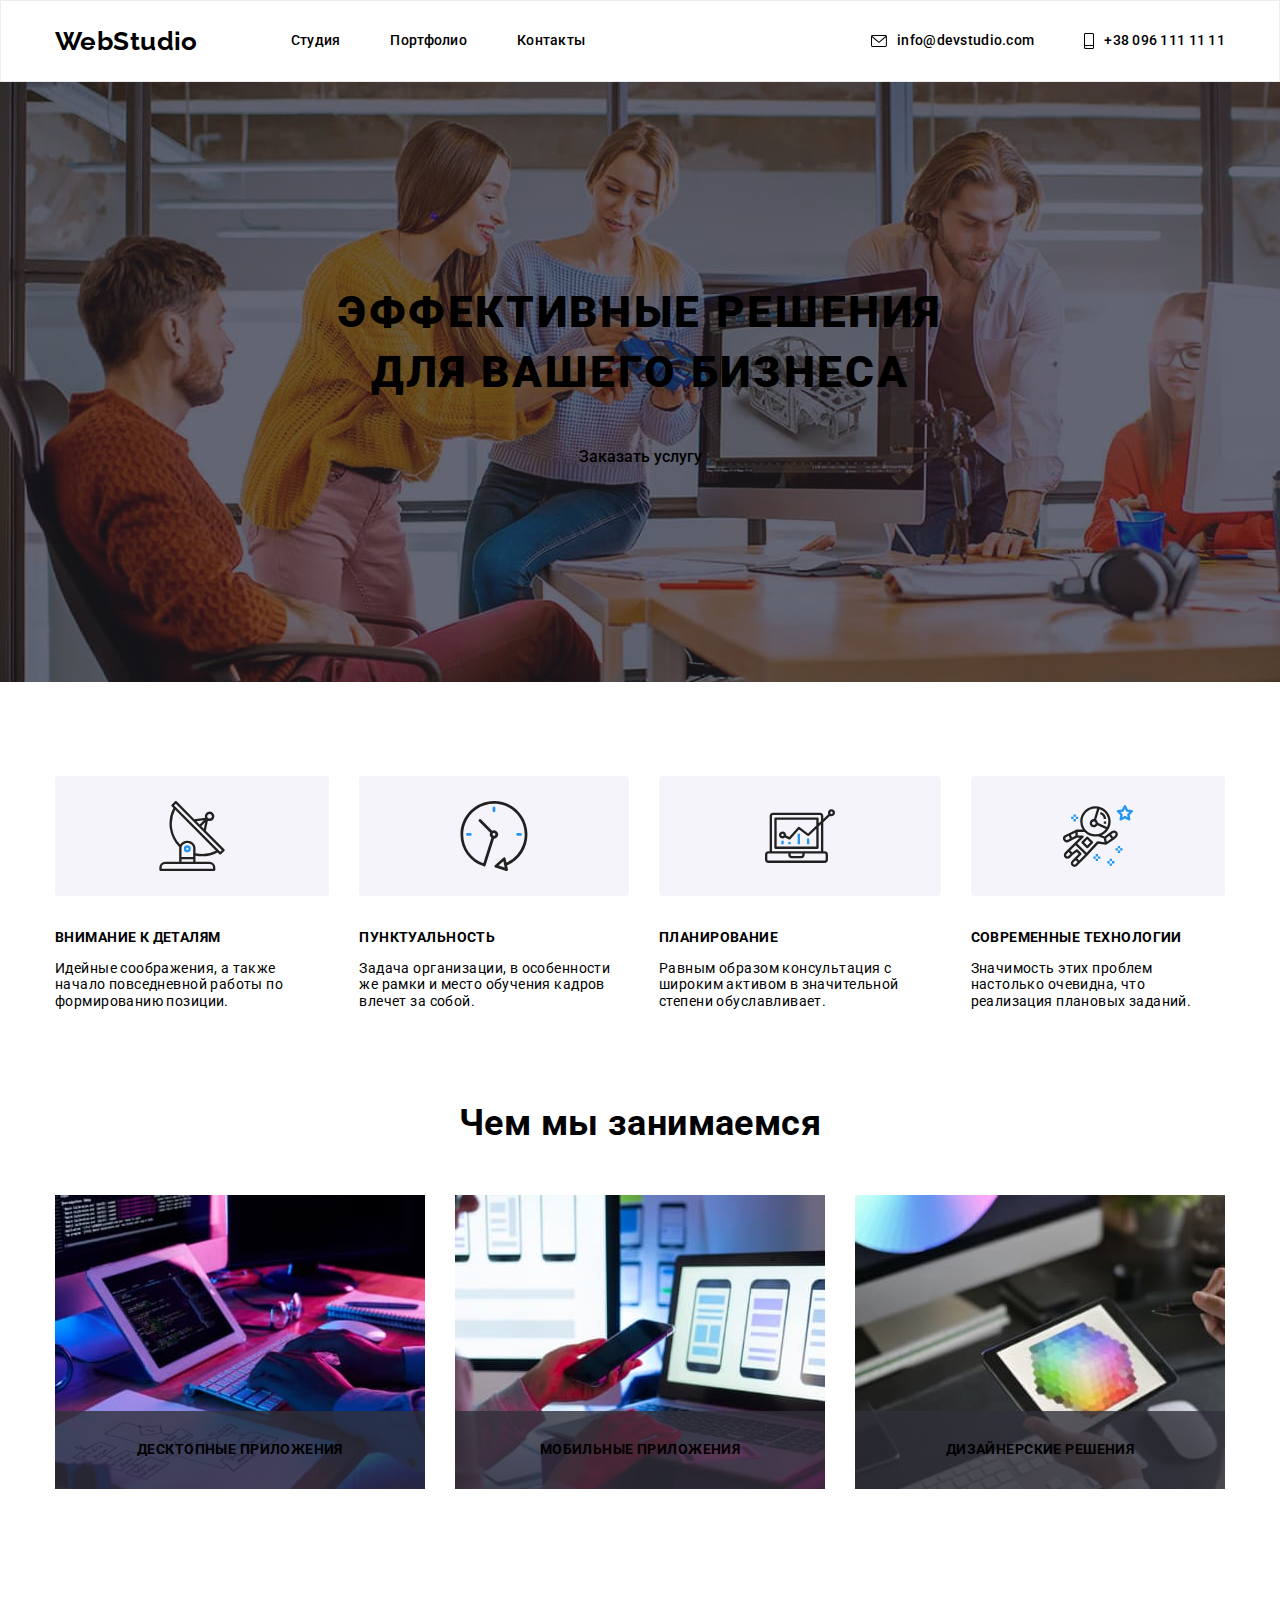
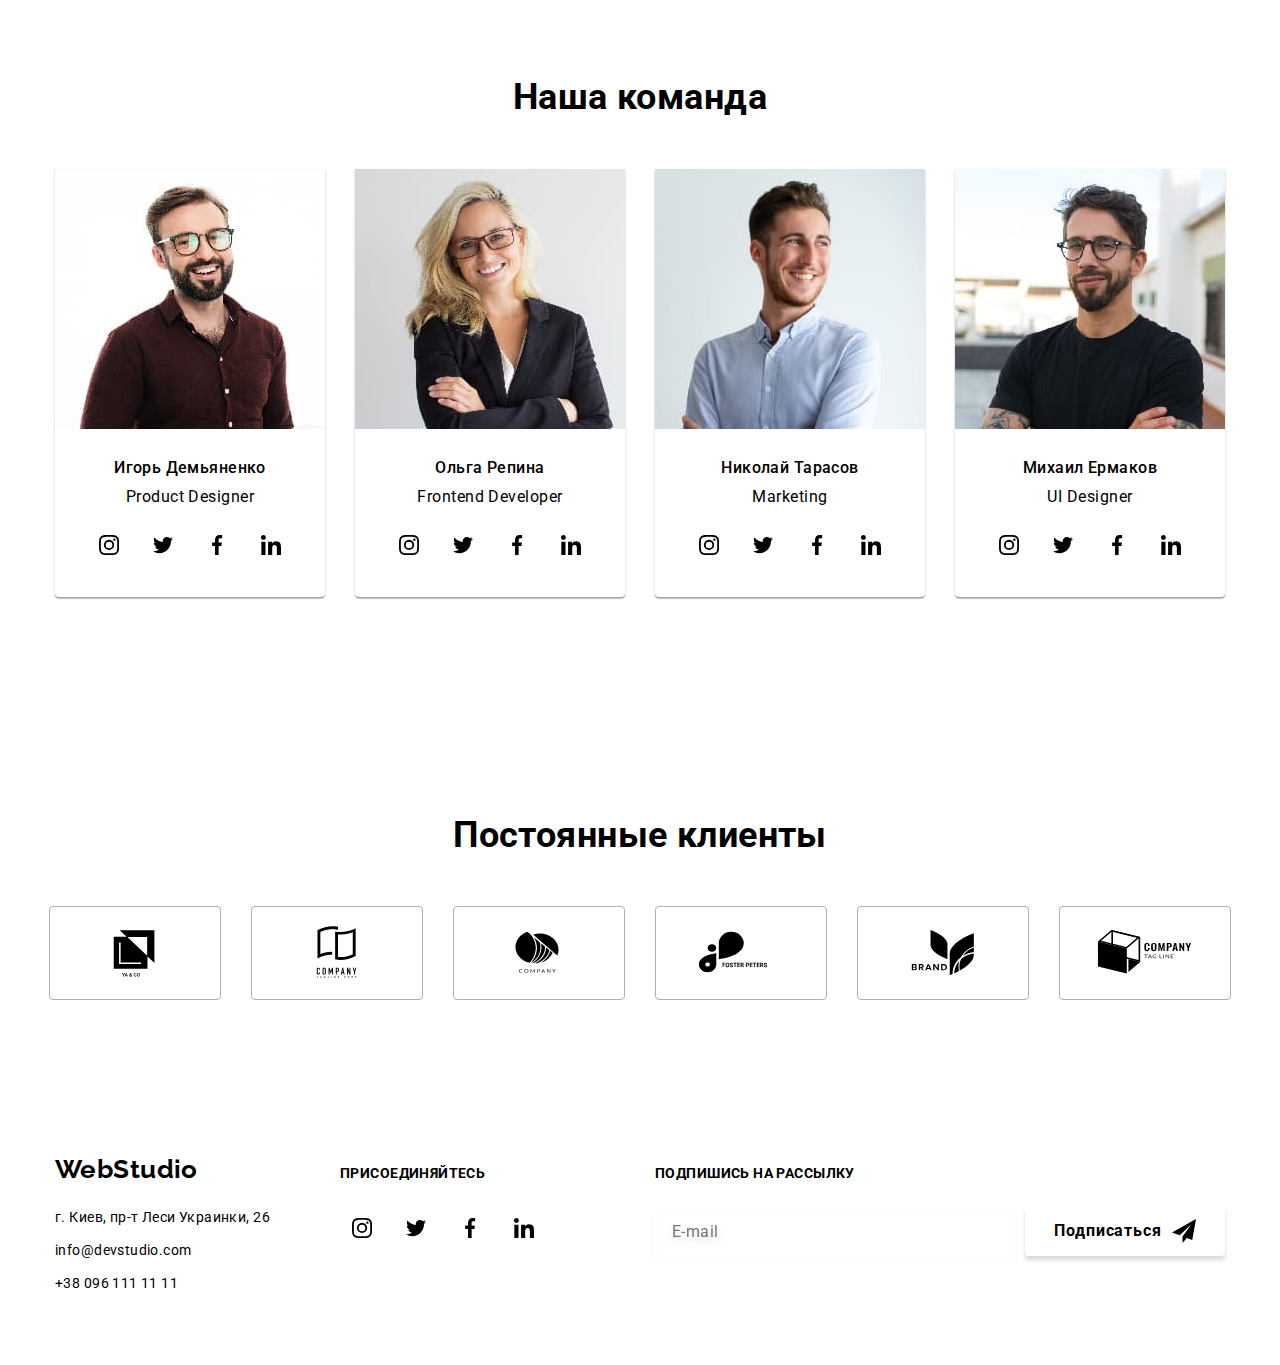
==== index.html @ b8d9c664 "color" ====
<!DOCTYPE html>
<html lang="ru">

<head>
    <meta charset="UTF-8">
    <meta http-equiv="X-UA-Compatible" content="IE=edge">
    <meta name="viewport" content="width=device-width, initial-scale=1.0">
    <title>goit-markup-hw-01</title>
    <!-- Сначала нормализатор -->
    <link rel="stylesheet"
        href="https://cdnjs.cloudflare.com/ajax/libs/modern-normalize/1.0.0/modern-normalize.min.css" />
    <!-- Потом ваши стили -->
    <link rel="preconnect" href="https://fonts.googleapis.com">
    <link rel="preconnect" href="https://fonts.gstatic.com" crossorigin>
    <link
        href="https://fonts.googleapis.com/css2?family=Raleway:wght@700&family=Roboto:wght@400;500;700;900&display=swap"
        rel="stylesheet">
    <!-- <link rel="stylesheet" href="./css/stylesheet.css" /> -->
    <link rel="stylesheet" href="sass/main.css ">
</head>

<body>

    <!-- Шапка сайта -->
    <header class="header">
        <div class="container main-nav">
            <nav class="nav-flex">
                <a href="./index.html" class="link logo">
                    Web<span class="logo-color">Studio</span>
                </a>

                <ul class="site-nav">
                    <li class="site-nav-item"><a href="./index.html" class="link site-nav-link current">Студия</a></li>
                    <li class="site-nav-item"><a href="./portfolio.html" class="link site-nav-link">Портфолио</a></li>
                    <li class="site-nav-item"><a href="" class="link site-nav-link">Контакты</a></li>
                </ul>

            </nav>
            <ul class="site-adr">
                <li class="site-adr-item"><a class="link site-adr-link" href="mailto:info@devstudio.com">
                        <svg class="site-adr-icon" width="16" height="12">
                            <use href="images/icons.svg#icon-envelop"></use>
                        </svg>
                        info@devstudio.com
                    </a></li>
                <li class="site-adr-item"><a class="link site-adr-link" href="tel:+380961111111">
                        <svg class="site-adr-icon" width="10" height="16">
                            <use href="images/icons.svg#icon-smartphone"></use>
                        </svg>
                        +38 096 111 11 11
                    </a></li>

            </ul>
        </div>
    </header>
    <main>

        <!-- <div> -->
        <!-- Герой -->

        <section class="hero">
            <div class="container">
                <h1 class="hero-title">ЭФФЕКТИВНЫЕ РЕШЕНИЯ <br>ДЛЯ ВАШЕГО БИЗНЕСА</h1>
                <button data-modal-open type="button" class="button primary">Заказать услугу</button>
            </div>
        </section>
        <div data-modal class="backdrop is-hidden">
            <div class="modal">
                <button data-modal-close type="button" class="pointer backdrop-close-button">
                    <svg class="close-button-icon" width="18" height="18">
                        <use href="images/icons.svg#icon-buttonclose"></use>
                    </svg>
                </button>

                <form class="form">
                    <b class="modal-text">Оставьте свои данные, мы вам перезвоним</b>
                    <ul class="form-list">

                        <li class="form-item">
                            <label class="form-label" for="username">Имя</label>
                            <div class="icon-wrap">
                                <input class="modal-input" type="text" name="username" id="username">
                                <svg class="modal-icon" width="18" height="18">
                                    <use href="images/icons.svg#icon-modal-person"></use>
                                </svg>
                            </div>
                        </li>

                        <li class="form-item">
                            <label class="form-label" for="phone_number">Телефон</label>
                            <div class="icon-wrap">
                                <input class="modal-input" type="tel" name="phone_number" id="phone_number">
                                <svg class="modal-icon" width="18" height="18">
                                    <use href="images/icons.svg#icon-modal-phone"></use>
                                </svg>
                            </div>
                        </li>

                        <li class="form-item">
                            <label class="form-label" for="mail">Почта</label>
                            <div class="icon-wrap">
                                <input class="modal-input" type="email" name="mail" id="mail">
                                <svg class="modal-icon" width="18" height="18">
                                    <use href="images/icons.svg#icon-modal-email"></use>
                                </svg>
                            </div>
                        </li>

                        <li class="form-item">
                            <label class="form-label" for="comments"> Комментарий</label>
                            <textarea class="modal-textarea" placeholder="Введите текст" name="comment" id="comments"
                                rows="10"></textarea>
                        </li>
                    </ul>



                    <div class="eula">
                        <label for="eula" class="eula-field">
                            <input class="modal-checkbox" type="checkbox" name="eula" id="eula">
                            <span class="icon"></span>
                            Соглашаюсь с рассылкой и принимаю <a class="eula-link" href="#">Условия договора</a>
                        </label>
                    </div>

                    <button class="modal-send-button" type="submit">Отправить</button>

                </form>

            </div>

        </div>
        <!-- Характеристики -->

        <section class="section">
            <div class="container">
                <h2 class="visually-hidden">Секция</h2>
                <ul class="characteristics-list list">
                    <li class="out-specs">
                        <div class="icons">
                            <svg class="icons-icon">
                                <use href="images/icons.svg#icon-antenna"></use>
                            </svg>
                        </div>
                        <h3 class="title-sks">Внимание к деталям</h3>
                        <p class="paragraph-sks">Идейные соображения, а также начало повседневной работы по
                            формированию
                            позиции.</p>
                    </li>
                    <li class="out-specs">
                        <div class="icons">
                            <svg class="icons-icon">
                                <use href="images/icons.svg#icon-clock"></use>
                            </svg>
                        </div>
                        <h3 class="title-sks">Пунктуальность</h3>
                        <p class="paragraph-sks">Задача организации, в особенности же рамки и место обучения кадров
                            влечет
                            за собой.</p>
                    </li>
                    <li class="out-specs">
                        <div class="icons">
                            <svg class="icons-icon">
                                <use href="images/icons.svg#icon-diagram"></use>
                            </svg>
                        </div>
                        <h3 class="title-sks">Планирование</h3>
                        <p class="paragraph-sks">Равным образом консультация с широким активом в значительной
                            степени
                            обуславливает.</p>
                    </li>
                    <li class="out-specs">
                        <div class="icons">
                            <svg class="icons-icon">
                                <use href="images/icons.svg#icon-astronaut"></use>
                            </svg>
                        </div>
                        <h3 class="title-sks">Современные технологии</h3>
                        <p class="paragraph-sks">Значимость этих проблем настолько очевидна, что реализация плановых
                            заданий.</p>
                    </li>
                </ul>
            </div>
        </section>


        <!-- Специализация -->
        <section class="section spec-sec">
            <div class="container">
                <h2 class="section-title">Чем мы занимаемся</h2>
                <ul class="specialisation-list list">
                    <li class="spec-item">
                        <img src="./images/box1.jpg" alt="box1" width="370">
                        <h3 class="services-list-title">Десктопные приложения</h3>
                    </li>
                    <li class="spec-item">
                        <img src="./images/img2.jpg" alt="img2" width="370">
                        <h3 class="services-list-title">Мобильные приложения</h3>
                    </li>
                    <li class="spec-item">
                        <img src="./images/img3.jpg" alt="img3" width="370">
                        <h3 class="services-list-title">Дизайнерские решения</h3>
                    </li>
                </ul>
            </div>
        </section>

        <!-- Команда -->

        <section class="section par-sec">
            <div class="container">
                <h2 class="section-title">Наша команда</h2>
                <ul class="team-list list">
                    <li class="team-list-item"><img src="./images/face1.jpg" alt="face1" width="270">
                        <div class="team-list-description">
                            <h3 class="title">Игорь Демьяненко</h3>
                            <p class="paragraph">Product Designer</p>

                            <ul class="team-list-site list">
                                <li class="team-icon-item list">
                                    <a href="#" class="team-list-icon">
                                        <svg class="site-icon" width="20" height="20">
                                            <use href="images/icons.svg#icon-instagram"></use>
                                        </svg>
                                    </a>
                                </li>
                                <li class="team-icon-item list">
                                    <a href="#" class="team-list-icon">
                                        <svg class="site-icon" width="20" height="20">
                                            <use href="images/icons.svg#icon-twitter"></use>
                                        </svg>
                                    </a>
                                </li>
                                <li class="team-icon-item list">
                                    <a href="#" class="team-list-icon">
                                        <svg class="site-icon" width="20" height="20">
                                            <use href="images/icons.svg#icon-facebook"></use>
                                        </svg>
                                    </a>
                                </li>
                                <li class="team-icon-item list">
                                    <a href="#" class="team-list-icon">
                                        <svg class="site-icon" width="20" height="20">
                                            <use href="images/icons.svg#icon-linkedin"></use>
                                        </svg>
                                    </a>
                                </li>

                            </ul>

                        </div>
                    </li>
                    <li class="team-list-item"><img src="./images/face2.jpg" alt="face2" width="270">
                        <div class="team-list-description">
                            <h3 class="title">Ольга Репина</h3>
                            <p class="paragraph">Frontend Developer</p>
                            <ul class="team-list-site list">
                                <li class="team-icon-item list">
                                    <a href="#" class="team-list-icon">
                                        <svg class="site-icon" width="20" height="20">
                                            <use href="images/icons.svg#icon-instagram"></use>
                                        </svg>
                                    </a>
                                </li>
                                <li class="team-icon-item list">
                                    <a href=" #" class="team-list-icon">
                                        <svg class=" site-icon" width="20" height="20">
                                            <use href="images/icons.svg#icon-twitter"></use>
                                        </svg>
                                    </a>
                                </li>
                                <li class="team-icon-item list">
                                    <a href="#" class="team-list-icon">
                                        <svg class="site-icon" width="20" height="20">
                                            <use href="images/icons.svg#icon-facebook"></use>
                                        </svg>
                                    </a>
                                </li>
                                <li class="team-icon-item list">
                                    <a href="#" class="team-list-icon">
                                        <svg class="site-icon" width="20" height="20">
                                            <use href="images/icons.svg#icon-linkedin"></use>
                                        </svg>
                                    </a>
                                </li>

                            </ul>
                        </div>
                    </li>
                    <li class="team-list-item"><img src="./images/face3.jpg" alt="face3" width="270">
                        <div class="team-list-description">
                            <h3 class="title">Николай Тарасов</h3>
                            <p class="paragraph">Marketing</p>
                            <ul class="team-list-site list">
                                <li class="team-icon-item list">
                                    <a href="#" class="team-list-icon">
                                        <svg class="site-icon" width="20" height="20">
                                            <use href="images/icons.svg#icon-instagram"></use>
                                        </svg>
                                    </a>
                                </li>
                                <li class="team-icon-item list">
                                    <a href="#" class="team-list-icon">
                                        <svg class="site-icon" width="20" height="20">
                                            <use href="images/icons.svg#icon-twitter"></use>
                                        </svg>
                                    </a>
                                </li>
                                <li class="team-icon-item list">
                                    <a href=" #" class="team-list-icon">
                                        <svg class=" site-icon" width="20" height="20">
                                            <use href="images/icons.svg#icon-facebook"></use>
                                        </svg>
                                    </a>
                                </li>
                                <li class="team-icon-item list">
                                    <a href="#" class="team-list-icon">
                                        <svg class="site-icon" width="20" height="20">
                                            <use href="images/icons.svg#icon-linkedin"></use>
                                        </svg>
                                    </a>
                                </li>

                            </ul>
                        </div>
                    </li>
                    <li class="team-list-item"><img src="images/face4.jpg" alt="face4" width="270">
                        <div class="team-list-description">
                            <h3 class="title">Михаил Ермаков</h3>
                            <p class="paragraph">UI Designer</p>
                            <ul class="team-list-site list">
                                <li class="team-icon-item list">
                                    <a href="#" class="team-list-icon">
                                        <svg class="site-icon" width="20" height="20">
                                            <use href="images/icons.svg#icon-instagram"></use>
                                        </svg>
                                    </a>
                                </li>
                                <li class="team-icon-item list">
                                    <a href="#" class="team-list-icon">
                                        <svg class="site-icon" width="20" height="20">
                                            <use href="images/icons.svg#icon-twitter"></use>
                                        </svg>
                                    </a>
                                </li>
                                <li class="team-icon-item list">
                                    <a href="#" class="team-list-icon">
                                        <svg class="site-icon" width="20" height="20">
                                            <use href="images/icons.svg#icon-facebook"></use>
                                        </svg>
                                    </a>
                                </li>
                                <li class="team-icon-item list">
                                    <a href="#" class="team-list-icon">
                                        <svg class="site-icon" width="20" height="20">
                                            <use href="images/icons.svg#icon-linkedin"></use>
                                        </svg>
                                    </a>
                                </li>

                            </ul>
                        </div>
                    </li>
                </ul>
            </div>
        </section>

        <!-- </div> -->


        <section class="section">
            <div class="container">
                <h2 class="section-title"> Постоянные клиенты </h2>

                <ul class="client-section-list list">
                    <li class="client-list-item list">
                        <a href="#" class="client-link">
                            <svg class="client-icon" width="106" height="60">
                                <use href="images/icons.svg#icon-Logo1"></use>
                            </svg>
                        </a>
                    </li>
                    <li class="client-list-item list">
                        <a href="#" class="client-link">
                            <svg class="client-icon" width="106" height="60">
                                <use href="images/icons.svg#icon-Logo2"></use>
                            </svg>
                        </a>
                    </li>
                    <li class="client-list-item list">
                        <a href="#" class="client-link">
                            <svg class="client-icon" width="106" height="60">
                                <use href="images/icons.svg#icon-Logo3"></use>
                            </svg>
                        </a>
                    </li>
                    <li class="client-list-item list">
                        <a href="#" class="client-link">
                            <svg class="client-icon" width="106" height="60">
                                <use href="images/icons.svg#icon-Logo4"></use>
                            </svg>
                        </a>
                    </li>
                    <li class="client-list-item list">
                        <a href="#" class="client-link">
                            <svg class="client-icon" width="106" height="60">
                                <use href="images/icons.svg#icon-Logo5"></use>
                            </svg>
                        </a>
                    </li>
                    <li class="client-list-item list">
                        <a href="#" class="client-link">
                            <svg class="client-icon" width="106" height="60">
                                <use href="images/icons.svg#icon-Logo6"></use>
                            </svg>
                        </a>
                    </li>

                </ul>
            </div>

        </section>



    </main><!-- Футер -->
    <footer class="footer">
        <div class="container footer-container">
            <div>
                <a href="/" class="logo link">
                    <span class="other-logo-color">Web</span><span class="logo-second-color">Studio</span>
                </a>
                <address class="address">

                    <ul class="footer-adr list">

                        <li class="footer-item">
                            <p class="footer-address">г. Киев, пр-т Леси Украинки, 26</p>
                        </li>
                        <li class="footer-item"><a class="link address-list-item"
                                href="mailto:info@devstudio.com">info@devstudio.com</a>
                        </li>
                        <li class="footer-item"><a class="link address-list-item" href="tel:+380961111111">+38 096 111
                                11 11</a></li>
                    </ul>
                </address>
            </div>


            <div class="footer-icons">
                <b class="icons-list-name">Присоединяйтесь</b>

                <ul class="footer-icons-list list">

                    <li class="icons-list-item list">
                        <a href="" class="footer-icons-link">
                            <svg class="footer-icon" width="20" height="20">
                                <use href="images/icons.svg#icon-instagram"></use>
                            </svg>
                        </a>

                    </li>

                    <li class="icons-list-item list">
                        <a href="" class="footer-icons-link">
                            <svg class="footer-icon" width="20" height="20">
                                <use href="images/icons.svg#icon-twitter"></use>
                            </svg>
                        </a>

                    </li>
                    <li class="icons-list-item list">
                        <a href="" class="footer-icons-link">
                            <svg class="footer-icon" width="20" height="20">
                                <use href="images/icons.svg#icon-facebook"></use>
                            </svg>
                        </a>

                    </li>
                    <li class="icons-list-item list">
                        <a href="" class="footer-icons-link">
                            <svg class="footer-icon" width="20" height="20">
                                <use href="images/icons.svg#icon-linkedin"></use>
                            </svg>
                        </a>

                    </li>

                </ul>

            </div>
            <div class="footer-input-box">
                <b class="footer-bold-text">подпишись на рассылку</b>
                <form class="footer-form">
                    <input class="footer-input" type="email" name="email" placeholder="E-mail">
                    <button class="footer-submition-button" type="submit">
                        Подписаться
                        <svg class="send-button-icon" width="24" height="24">
                            <use href="images/icons.svg#icon-send">
                            </use>
                        </svg>
                    </button>
                </form>
            </div>

        </div>
    </footer>
    <!-- Вся твоя разметка, включая разметку модалки -->

    <!-- Ставим перед закрывающим тегом body -->
    <script src="js/modal.js"></script>
</body>

</html>
---- sass/main.css ----
@charset "UTF-8";
body {
  background-color: var(--primary-white-color);
  color: var(--secondary-text-color);
  font-family: "Roboto", sans-serif;
  line-height: 1.71;
  letter-spacing: 0.03em;
  font-size: 14px;
}

h1,
h2,
h3,
p {
  padding: 0;
  margin: 0;
}

img {
  max-width: 100%;
  height: auto;
  display: block;
}

ul {
  list-style: none;
  margin: 0;
  padding: 0;
}

a {
  text-decoration: none;
}

textarea {
  resize: none;
}

.link {
  text-decoration: none;
}

.list {
  list-style: none;
  padding: 0;
  margin: 0;
  /* margin-right: 10px;  */
}

.container {
  width: 1200px;
  margin-left: auto;
  margin-right: auto;
  padding-left: 15px;
  padding-right: 15px;
}

.section {
  padding-top: 94px;
  padding-bottom: 94px;
}

.section-title {
  color: var(--title-text-color);
  font-weight: bold;
  font-size: 36px;
  line-height: 1.16;
  text-align: center;
  margin-bottom: 50px;
}

.header {
  /* padding: 25px 0; */
  border: 1px solid #ececec;
}

.site-nav {
  display: -webkit-box;
  display: -ms-flexbox;
  display: flex;
  /* align-items: center; */
  margin-left: 93px;
}

.site-nav .item,
.site-adr .item {
  margin-right: 50px;
}

.site-nav .item:last-child,
.site-adr .item:last-child,
.characteristics-list .item:last-child,
.specialisation-list .item:last-child {
  margin-right: 0;
}

.site-nav .link:hover,
.site-nav .link:focus {
  color: var(--accent-color);
}

.site-nav .link-current {
  color: var(--accent-color);
}

.main-nav,
.nav-flex {
  display: -webkit-box;
  display: -ms-flexbox;
  display: flex;
  -webkit-box-align: center;
      -ms-flex-align: center;
          align-items: center;
}

.nav-flex {
  display: -webkit-box;
  display: -ms-flexbox;
  display: flex;
}

.adres-icon {
  margin-right: 10px;
  fill: var(--secondary-text-color);
  -webkit-transition-property: fill;
  transition-property: fill;
  -webkit-transition-duration: 250ms;
          transition-duration: 250ms;
  -webkit-transition-timing-function: cubic-bezier(0.4, 0, 0.2, 1);
          transition-timing-function: cubic-bezier(0.4, 0, 0.2, 1);
}

.adres-link {
  display: -webkit-box;
  display: -ms-flexbox;
  display: flex;
  -webkit-box-align: center;
      -ms-flex-align: center;
          align-items: center;
  color: var(--secondary-text-color);
  font-weight: 500;
  line-height: 1.14;
  letter-spacing: 0.02em;
}

.site-adr {
  display: -webkit-box;
  display: -ms-flexbox;
  display: flex;
  margin-left: auto;
}

.site-adr-item:not(:last-child) {
  margin-right: 50px;
}

.site-adr-link {
  color: var(--secondary-text-color);
  font-weight: 500;
  line-height: 1.14;
  letter-spacing: 0.02em;
  /* text-decoration: none; */
  -webkit-transition-property: color;
  transition-property: color;
  -webkit-transition-duration: 250ms;
          transition-duration: 250ms;
  -webkit-transition-timing-function: cubic-bezier(0.4, 0, 0.2, 1);
          transition-timing-function: cubic-bezier(0.4, 0, 0.2, 1);
  display: -webkit-box;
  display: -ms-flexbox;
  display: flex;
  -webkit-box-align: center;
      -ms-flex-align: center;
          align-items: center;
}

.site-adr-link:hover,
.site-adr-link:focus {
  color: var(--accent-color);
}

.site-adr-link:hover .site-adr-icon,
.site-adr-link:focus .site-adr-icon {
  fill: var(--accent-color);
}

.site-adr-icon {
  margin-right: 10px;
  fill: var(--secondary-text-color);
  -webkit-transition-property: fill;
  transition-property: fill;
  -webkit-transition-duration: 250ms;
          transition-duration: 250ms;
  -webkit-transition-timing-function: cubic-bezier(0.4, 0, 0.2, 1);
          transition-timing-function: cubic-bezier(0.4, 0, 0.2, 1);
}

.site-nav-link {
  display: block;
  padding-top: 32px;
  padding-bottom: 32px;
  color: var(--primary-text-color);
  font-weight: 500;
  line-height: 1.14;
  letter-spacing: 0.02em;
  -webkit-transition-property: color;
  transition-property: color;
  -webkit-transition-duration: 250ms;
          transition-duration: 250ms;
  -webkit-transition-timing-function: cubic-bezier(0.4, 0, 0.2, 1);
          transition-timing-function: cubic-bezier(0.4, 0, 0.2, 1);
}

.site-nav-link:hover,
.site-nav-link:focus,
.current {
  color: var(--accent-color);
}

.site-nav-item {
  position: relative;
}

.site-nav-item + .site-nav-item {
  margin-left: 50px;
}

.site-adr .link-current {
  color: var(--accent-color);
  padding-top: 20px;
  padding-bottom: 20px;
  display: block;
}

.hero {
  background: var(--hero-background-color);
  text-align: center;
  padding: 200px 0;
  background-image: -webkit-gradient(linear, left top, right top, from(rgba(47, 48, 58, 0.4)), to(rgba(47, 48, 58, 0.4))), url(../images/hero.jpg);
  background-image: linear-gradient(to right, rgba(47, 48, 58, 0.4), rgba(47, 48, 58, 0.4)), url(../images/hero.jpg);
  max-width: 1600px;
  margin-left: auto;
  margin-right: auto;
}

.hero-title {
  color: var(--primary-white-color);
  font-weight: 900;
  font-size: 44px;
  line-height: 60px;
  text-align: center;
  margin-bottom: 30px;
  letter-spacing: 0.06em;
}

.button {
  color: var(--title-text-color);
  background-color: var(--primary-white-color);
  font-size: 16px;
  font-weight: 500;
  line-height: 26px;
  text-decoration: none;
  cursor: pointer;
  border-radius: 6px;
  padding: 11px 34px;
  display: inline-block;
}

.button.primary {
  color: var(--primary-white-color);
  background-color: var(--accent-color);
  border: none;
  border: 1px solid transparent;
}

.button.secondary {
  color: var(--primary-text-color);
  background-color: var(--por-sel-background);
  border: none;
  border: 1px solid transparent;
}

.modal {
  position: absolute;
  top: 50%;
  left: 50%;
  -webkit-transform: translate(-50%, -50%) scale(1);
          transform: translate(-50%, -50%) scale(1);
  -webkit-transition: 250ms cubic-bezier(0.4, 0, 0.2, 1);
  transition: 250ms cubic-bezier(0.4, 0, 0.2, 1);
  min-height: 581px;
  min-width: 528px;
  background-color: var(--primary-white-color);
  -webkit-box-shadow: 0px 1px 3px rgba(0, 0, 0, 0.12), 0px 1px 1px rgba(0, 0, 0, 0.14), 0px 2px 1px rgba(0, 0, 0, 0.2);
          box-shadow: 0px 1px 3px rgba(0, 0, 0, 0.12), 0px 1px 1px rgba(0, 0, 0, 0.14), 0px 2px 1px rgba(0, 0, 0, 0.2);
  border-radius: 4px;
}

.backdrop {
  position: fixed;
  top: 0;
  left: 0;
  width: 100%;
  height: 100%;
  background-color: #0000001a;
  -webkit-transition: opacity 250ms cubic-bezier(0.4, 0, 0.2, 1);
  transition: opacity 250ms cubic-bezier(0.4, 0, 0.2, 1);
  z-index: 2;
}

.is-hidden {
  opacity: 0;
  pointer-events: none;
  visibility: hidden;
}

.is-hidden .modal {
  -webkit-transform: translate(-50%, -50%) scale(0.7);
          transform: translate(-50%, -50%) scale(0.7);
}

.pointer {
  cursor: pointer;
}

.backdrop-close-button {
  position: absolute;
  top: 8px;
  right: 8px;
  width: 30px;
  height: 30px;
  background-color: transparent;
  border-radius: 50%;
  border: 1px solid rgba(0, 0, 0, 0.1);
}

.close-button-icon {
  -webkit-transform: translate(-10%, 10%);
          transform: translate(-10%, 10%);
  -webkit-transition-property: fill;
  transition-property: fill;
  -webkit-transition-duration: 250ms;
          transition-duration: 250ms;
  -webkit-transition-timing-function: cubic-bezier(0.4, 0, 0.2, 1);
          transition-timing-function: cubic-bezier(0.4, 0, 0.2, 1);
}

.backdrop-close-button:hover .close-button-icon {
  fill: var(--accent-color);
}

.current::after {
  position: absolute;
  content: "";
  bottom: 0;
  left: 0;
  width: 100%;
  height: 4px;
  background-color: var(--accent-color);
  border-radius: 2px;
}

.modal-text {
  display: inline-block;
  font-size: 20px;
  line-height: 1.15;
  margin-bottom: 12px;
  color: var(--primary-text-color);
}

.send-button-icon {
  fill: var(--primary-white-color);
  margin-left: 10px;
}

.form {
  padding: 40px;
}

.form-list {
  margin-bottom: 20px;
}

.form-item {
  display: -webkit-box;
  display: -ms-flexbox;
  display: flex;
  -webkit-box-orient: vertical;
  -webkit-box-direction: normal;
      -ms-flex-direction: column;
          flex-direction: column;
}

.form-item:not(:last-child) {
  margin-bottom: 10px;
}

.form-label {
  margin-bottom: 4px;
}

.icon-wrap {
  position: relative;
}

.modal-input {
  padding-left: 42px;
  border: 1px solid rgba(33, 33, 33, 0.2);
  border-radius: 4px;
  min-height: 40px;
  width: 448px;
  -webkit-transition-property: border;
  transition-property: border;
  -webkit-transition-duration: 250ms;
          transition-duration: 250ms;
  -webkit-transition-timing-function: cubic-bezier(0.4, 0, 0.2, 1);
          transition-timing-function: cubic-bezier(0.4, 0, 0.2, 1);
}

.modal-input:hover,
.modal-input:focus {
  border: 1px solid var(--accent-color);
  border-radius: 4px;
  outline: transparent;
}

.modal-icon {
  position: absolute;
  left: 12px;
  top: 50%;
  -webkit-transform: translatey(-50%);
          transform: translatey(-50%);
  -webkit-transition-property: fill;
  transition-property: fill;
  -webkit-transition-duration: 250ms;
          transition-duration: 250ms;
  -webkit-transition-timing-function: cubic-bezier(0.4, 0, 0.2, 1);
          transition-timing-function: cubic-bezier(0.4, 0, 0.2, 1);
}

.modal-input:focus + .modal-icon {
  fill: var(--accent-color);
}

.modal-textarea {
  padding: 12px 16px;
  border: 1px solid rgba(33, 33, 33, 0.2);
  border-radius: 4px;
}

.modal-textarea:hover,
.modal-textarea:focus-within {
  border: 1px solid var(--accent-color);
  border-radius: 4px;
  outline: transparent;
}

.modal-textarea::-webkit-input-placeholder {
  color: #75757580;
  line-height: 1.02;
}

.modal-textarea:-ms-input-placeholder {
  color: #75757580;
  line-height: 1.02;
}

.modal-textarea::-ms-input-placeholder {
  color: #75757580;
  line-height: 1.02;
}

.modal-textarea::placeholder {
  color: #75757580;
  line-height: 1.02;
}

.checkbox-vector {
  margin-right: 8px;
}

.icon {
  display: inline-block;
  width: 16px;
  height: 15px;
  border: 2px solid var(--title-text-color);
  border-radius: 2px;
  margin-right: 8px;
  -webkit-transition-property: background-color;
  transition-property: background-color;
  -webkit-transition-duration: 250ms;
          transition-duration: 250ms;
  -webkit-transition-timing-function: cubic-bezier(0.4, 0, 0.2, 1);
          transition-timing-function: cubic-bezier(0.4, 0, 0.2, 1);
}

.modal-checkbox {
  position: absolute;
  clip: rect(0 0 0 0);
  width: 1px;
  height: 1px;
  margin: -1px;
}

.modal-checkbox:checked + .icon {
  background-color: var(--accent-color);
  background-image: url("../images/icon-check.svg");
  background-size: contain;
  background-origin: border-box;
  border-color: var(--accent-color);
}

.eula {
  display: -webkit-box;
  display: -ms-flexbox;
  display: flex;
  -webkit-box-align: center;
      -ms-flex-align: center;
          align-items: center;
  -webkit-box-pack: center;
      -ms-flex-pack: center;
          justify-content: center;
  margin-right: auto;
  margin-left: auto;
}

.eula-link {
  color: var(--accent-color);
}

.eula-field {
  display: -webkit-box;
  display: -ms-flexbox;
  display: flex;
  -webkit-box-align: center;
      -ms-flex-align: center;
          align-items: center;
}

.modal-send-button {
  display: -webkit-box;
  display: -ms-flexbox;
  display: flex;
  -webkit-box-align: center;
      -ms-flex-align: center;
          align-items: center;
  -webkit-box-pack: center;
      -ms-flex-pack: center;
          justify-content: center;
  width: 200px;
  padding-top: 10px;
  padding-bottom: 10px;
  margin-right: auto;
  margin-left: auto;
  margin-top: 30px;
  font-weight: 700;
  font-size: 16px;
  line-height: 1.87;
  letter-spacing: 0.06em;
  color: var(--primary-white-color);
  background-color: var(--accent-color);
  -webkit-box-shadow: 0px 4px 4px rgba(0, 0, 0, 0.15);
          box-shadow: 0px 4px 4px rgba(0, 0, 0, 0.15);
  border-radius: 4px;
  border-color: transparent;
  cursor: pointer;
  -webkit-transition-property: background-color;
  transition-property: background-color;
  -webkit-transition-duration: 250ms;
          transition-duration: 250ms;
  -webkit-transition-timing-function: cubic-bezier(0.4, 0, 0.2, 1);
          transition-timing-function: cubic-bezier(0.4, 0, 0.2, 1);
}

.modal-send-button:hover,
.modal-send-button:focus {
  background-color: var(--blue-hover);
  -webkit-box-shadow: 0px 4px 4px rgba(0, 0, 0, 0.15);
          box-shadow: 0px 4px 4px rgba(0, 0, 0, 0.15);
  border-radius: 4px;
}

.site-nav .item:last-child,
.site-adr .item:last-child,
.characteristics-list .item:last-child,
.specialisation-list .item:last-child {
  margin-right: 0;
}

.characteristics-list {
  display: -webkit-box;
  display: -ms-flexbox;
  display: flex;
  margin-right: -30px;
}

/*Чем мы занимаемся*/
/*Наша команда*/
.specialisation-list,
.team-list {
  display: -webkit-box;
  display: -ms-flexbox;
  display: flex;
  -webkit-box-align: center;
      -ms-flex-align: center;
          align-items: center;
  -ms-flex-wrap: wrap;
      flex-wrap: wrap;
  margin-right: -30px;
  /* margin-bottom: -30px; */
}

.characteristics-list .title,
.specialisation-list .title {
  color: var(--title-text-color);
  font-weight: bold;
  font-size: 14px;
  line-height: 1.14;
  text-transform: uppercase;
}

.characteristics-list .link {
  color: var(--accent-color);
  font-size: 16px;
  line-height: 19px;
  text-align: center;
  letter-spacing: 0.03em;
  color: var(--primary-text-color);
}

.icons {
  display: -webkit-box;
  display: -ms-flexbox;
  display: flex;
  -webkit-box-pack: center;
      -ms-flex-pack: center;
          justify-content: center;
  background-color: #f5f4fa;
  border-radius: 4px;
  padding: 25px 0;
}

.icons-icon {
  width: 70px;
  height: 70px;
}

.visually-hidden {
  position: absolute;
  clip: rect(0 0 0 0);
  width: 1px;
  height: 1px;
  margin: -1px;
  padding: 0;
  overflow: hidden;
  border: 0;
}

.specialisation-list,
.team-list {
  display: -webkit-box;
  display: -ms-flexbox;
  display: flex;
  -webkit-box-align: center;
      -ms-flex-align: center;
          align-items: center;
  -ms-flex-wrap: wrap;
      flex-wrap: wrap;
  margin-right: -30px;
  /* margin-bottom: -30px; */
}

.characteristics-list .title,
.specialisation-list .title {
  color: var(--title-text-color);
  font-weight: bold;
  font-size: 14px;
  line-height: 1.14;
  text-transform: uppercase;
}

.services-list-title {
  position: absolute;
  bottom: 0;
  left: 0;
  width: 100%;
  padding-top: 27px;
  padding-bottom: 27px;
  font-size: inherit;
  font-weight: bold;
  text-align: center;
  text-transform: uppercase;
  color: var(--primary-white-color);
  background-color: rgba(47, 48, 58, 0.8);
}

.spec-sec {
  padding-top: 0;
}

.spec-item {
  position: relative;
  width: 370;
  margin-right: 30px;
  z-index: 1;
}

.out-specs {
  margin-right: 30px;
}

.team-list-item {
  background: var(--primary-white-color);
  border-radius: 0px 0px 4px 4px;
  -webkit-box-shadow: 0px 1px 3px rgba(0, 0, 0, 0.12), 0px 1px 1px rgba(0, 0, 0, 0.14), 0px 2px 1px rgba(0, 0, 0, 0.2);
          box-shadow: 0px 1px 3px rgba(0, 0, 0, 0.12), 0px 1px 1px rgba(0, 0, 0, 0.14), 0px 2px 1px rgba(0, 0, 0, 0.2);
  -ms-flex-preferred-size: calc(100% / 4 - 30px);
      flex-basis: calc(100% / 4 - 30px);
  margin-right: 30px;
  margin-bottom: 30px;
}

.team-list-description {
  padding: 30px 0;
}

.title {
  color: var(--primary-text-color);
  font-weight: 500;
  font-size: 16px;
  line-height: 1.18;
  text-align: center;
  margin-bottom: 10px;
}

.title-sks {
  color: var(--primary-text-color);
  font-weight: 700;
  font-size: 14px;
  line-height: 1.7;
  margin-bottom: 10px;
  text-transform: uppercase;
  margin-top: 30px;
}

.paragraph-sks {
  font-size: 14px;
  line-height: 1.18;
  letter-spacing: 0.03em;
  color: var(--secondary-text-color);
}

.title-p {
  color: var(--primary-text-color);
  font-weight: 700;
  font-size: 18px;
  line-height: 2;
  margin-bottom: 10px;
}

.paragraph-p {
  font-size: 16px;
  line-height: 1.18;
  letter-spacing: 0.03em;
  color: var(--secondary-text-color);
}

.paragraph {
  font-size: 16px;
  line-height: 1.18;
  letter-spacing: 0.03em;
  color: var(--secondary-text-color);
  text-align: center;
}

.team-icon-item:not(:last-child) {
  margin-right: 10px;
}

.team-list-site {
  display: -webkit-box;
  display: -ms-flexbox;
  display: flex;
  -webkit-box-pack: center;
      -ms-flex-pack: center;
          justify-content: center;
  margin-top: 16px;
}

.team-list-icon {
  display: -webkit-box;
  display: -ms-flexbox;
  display: flex;
  -webkit-box-pack: center;
      -ms-flex-pack: center;
          justify-content: center;
  -webkit-box-align: center;
      -ms-flex-align: center;
          align-items: center;
  width: 44px;
  height: 44px;
  border-radius: 50%;
  background-color: var(--primary-white-color);
  -webkit-transition-property: background-color;
  transition-property: background-color;
  -webkit-transition-duration: 250ms;
          transition-duration: 250ms;
  -webkit-transition-timing-function: cubic-bezier(0.4, 0, 0.2, 1);
          transition-timing-function: cubic-bezier(0.4, 0, 0.2, 1);
}

.team-list-icon:hover,
.team-list-icon:focus {
  background-color: var(--accent-color);
}

.team-list-icon:hover .site-icon,
.team-list-icon:focus .site-icon {
  fill: var(--primary-white-color);
}

.site-icon {
  fill: var(--icons-color);
  -webkit-transition-property: fill;
  transition-property: fill;
  -webkit-transition-duration: 250ms;
          transition-duration: 250ms;
  -webkit-transition-timing-function: cubic-bezier(0.4, 0, 0.2, 1);
          transition-timing-function: cubic-bezier(0.4, 0, 0.2, 1);
}

.par-sec {
  background-color: var(--por-sel-background);
}

.socials {
  display: -webkit-box;
  display: -ms-flexbox;
  display: flex;
}

.socials--margin-top {
  -webkit-box-pack: center;
      -ms-flex-pack: center;
          justify-content: center;
  margin-top: 16px;
}

.socials__link {
  display: -webkit-box;
  display: -ms-flexbox;
  display: flex;
  -webkit-box-align: center;
      -ms-flex-align: center;
          align-items: center;
  -webkit-box-pack: center;
      -ms-flex-pack: center;
          justify-content: center;
  width: 44px;
  height: 44px;
  border-radius: 50%;
  -webkit-transition-property: background-color;
  transition-property: background-color;
  -webkit-transition-duration: 250ms;
          transition-duration: 250ms;
  -webkit-transition-timing-function: cubic-bezier(0.4, 0, 0.2, 1);
          transition-timing-function: cubic-bezier(0.4, 0, 0.2, 1);
}

.socials__link:hover, .socials__link:focus {
  background-color: #2196f3;
}

.socials__link--bglight {
  background-color: #ffffff;
}

.socials__item:not(:last-child) {
  margin-right: 10px;
}

.socials__icon {
  fill: #afb1b8;
  -webkit-transition-property: fill;
  transition-property: fill;
  -webkit-transition-duration: 250ms;
          transition-duration: 250ms;
  -webkit-transition-timing-function: cubic-bezier(0.4, 0, 0.2, 1);
          transition-timing-function: cubic-bezier(0.4, 0, 0.2, 1);
}

.socials__link:hover .socials__icon,
.socials__link:focus .socials__icon {
  fill: #ffffff;
}

.socials__link--bg-dark {
  background-color: #ffffff1a;
}

.socials__icon--fill-reverse {
  fill: #ffffff;
  -webkit-transition-property: fill;
  transition-property: fill;
  -webkit-transition-duration: 250ms;
          transition-duration: 250ms;
  -webkit-transition-timing-function: cubic-bezier(0.4, 0, 0.2, 1);
          transition-timing-function: cubic-bezier(0.4, 0, 0.2, 1);
}

.client-section-list {
  display: -webkit-box;
  display: -ms-flexbox;
  display: flex;
  -webkit-box-pack: center;
      -ms-flex-pack: center;
          justify-content: center;
  -webkit-box-align: center;
      -ms-flex-align: center;
          align-items: center;
}

.client-link {
  border: 1px solid #afb1b8;
  border-radius: 4px;
  padding: 16px 32px;
  display: -webkit-box;
  display: -ms-flexbox;
  display: flex;
  -webkit-box-align: center;
      -ms-flex-align: center;
          align-items: center;
  -webkit-box-pack: center;
      -ms-flex-pack: center;
          justify-content: center;
  -webkit-transition-property: border-color;
  transition-property: border-color;
  -webkit-transition-duration: 250ms;
          transition-duration: 250ms;
  -webkit-transition-timing-function: cubic-bezier(0.4, 0, 0.2, 1);
          transition-timing-function: cubic-bezier(0.4, 0, 0.2, 1);
}

.client-link:hover,
.client-link:focus {
  border-color: var(--accent-color);
}

.client-list-item:not(:last-child) {
  margin-right: 30px;
}

.client-icon {
  fill: var(--icons-color);
  -webkit-transition-property: fill;
  transition-property: fill;
  -webkit-transition-duration: 250ms;
          transition-duration: 250ms;
  -webkit-transition-timing-function: cubic-bezier(0.4, 0, 0.2, 1);
          transition-timing-function: cubic-bezier(0.4, 0, 0.2, 1);
}

.client-link:hover .client-icon,
.client-link:focus .client-icon {
  fill: var(--accent-color);
}

.footer-adr .link {
  color: var(--icons-color);
  font-size: 14px;
  line-height: 1.71;
  letter-spacing: 0.03em;
  text-decoration: none;
}

.footer {
  background: var(--hero-bakcground);
  padding-top: 60px;
  padding-bottom: 60px;
}

.footer-container {
  display: -webkit-box;
  display: -ms-flexbox;
  display: flex;
  -webkit-box-align: baseline;
      -ms-flex-align: baseline;
          align-items: baseline;
}

.footer-icons {
  margin-left: 70px;
}

.icons-list-name {
  color: var(--por-sel-background);
  text-transform: uppercase;
}

.footer-icons-list {
  display: -webkit-box;
  display: -ms-flexbox;
  display: flex;
  margin-top: 20px;
  margin-right: -10px;
}

.footer-icon {
  fill: var(--por-sel-background);
}

.footer-icons-link {
  display: -webkit-box;
  display: -ms-flexbox;
  display: flex;
  -webkit-box-pack: center;
      -ms-flex-pack: center;
          justify-content: center;
  -webkit-box-align: center;
      -ms-flex-align: center;
          align-items: center;
  width: 44px;
  height: 44px;
  background-color: #ffffff1a;
  border-radius: 50%;
  margin-right: 10px;
  -webkit-transition-property: background-color;
  transition-property: background-color;
  -webkit-transition-duration: 250ms;
          transition-duration: 250ms;
  -webkit-transition-timing-function: cubic-bezier(0.4, 0, 0.2, 1);
          transition-timing-function: cubic-bezier(0.4, 0, 0.2, 1);
}

.footer-icons-link:hover,
.footer-icons-link:focus {
  background-color: var(--accent-color);
}

.footer-adr .link-current {
  color: var(--accent-color);
}

.footer-input-box {
  margin-left: auto;
}

.footer-bold-text {
  display: inline-block;
  color: var(--primary-white-color);
  text-transform: uppercase;
  margin-bottom: 20px;
}

.footer-form {
  display: -webkit-box;
  display: -ms-flexbox;
  display: flex;
}

.footer-input {
  width: 358px;
  height: 50px;
  padding-left: 16px;
  font-size: 16px;
  line-height: 1.25;
  letter-spacing: inherit;
  color: var(--primary-white-color);
  background-color: var(--hero-background-color);
  border: 1px solid rgba(255, 255, 255, 0.3);
  -webkit-filter: drop-shadow(0px 4px 4px rgba(0, 0, 0, 0.15));
          filter: drop-shadow(0px 4px 4px rgba(0, 0, 0, 0.15));
  border-radius: 4px;
}

.footer-submition-button {
  display: -webkit-box;
  display: -ms-flexbox;
  display: flex;
  -webkit-box-pack: center;
      -ms-flex-pack: center;
          justify-content: center;
  -webkit-box-align: center;
      -ms-flex-align: center;
          align-items: center;
  width: 200px;
  height: 50px;
  font-weight: 700;
  font-size: 16px;
  line-height: 1.87;
  letter-spacing: 0.06em;
  margin-left: 12px;
  background-color: var(--accent-color);
  color: var(--primary-white-color);
  -webkit-box-shadow: 0px 4px 4px rgba(0, 0, 0, 0.15);
          box-shadow: 0px 4px 4px rgba(0, 0, 0, 0.15);
  border-radius: 4px;
  border-color: transparent;
  cursor: pointer;
  -webkit-transition-property: background-color;
  transition-property: background-color;
  -webkit-transition-duration: 250ms;
          transition-duration: 250ms;
  -webkit-transition-timing-function: cubic-bezier(0.4, 0, 0.2, 1);
          transition-timing-function: cubic-bezier(0.4, 0, 0.2, 1);
}

.footer-item {
  margin-bottom: 9px;
}

.address {
  font-style: normal;
  color: var(--primary-white-color);
  margin-top: 20px;
}

.address-list-item {
  color: var(--secondary-text-color);
}

.address-list-item:hover,
.address-list-item:focus {
  color: var(--accent-color);
}

.logo {
  color: var(--accent-color);
  font-family: "Raleway", sans-serif;
  font-weight: 700;
  font-size: 26px;
  line-height: 1.19;
}

.logo-color {
  color: #000000;
}

.other-logo-color {
  color: var(--accent-color);
}

.logo-second-color {
  color: var(--primary-white-color);
}

.por-sel {
  display: -webkit-box;
  display: -ms-flexbox;
  display: flex;
  margin-bottom: 50px;
  -webkit-box-pack: center;
      -ms-flex-pack: center;
          justify-content: center;
}

.por-sel-item:not(:last-child) {
  margin-right: 8px;
}

.por-sel .link {
  color: var(--primary-white-color);
  font-weight: 500;
  font-size: 14px;
  line-height: 16px;
  text-decoration: none;
}

.por-sel .link:hover,
.por-sel .link:focus {
  color: var(--accent-color);
}

.por-sel .link-current {
  color: var(--accent-color);
}

.portfolio-navigation {
  border: transparent;
  color: var(--primary-text-color);
  background-color: var(--por-sel-background);
  padding: 6px 22px;
  -webkit-transition-property: background-color, color, border-radius, -webkit-box-shadow;
  transition-property: background-color, color, border-radius, -webkit-box-shadow;
  transition-property: background-color, color, box-shadow, border-radius;
  transition-property: background-color, color, box-shadow, border-radius, -webkit-box-shadow;
  -webkit-transition-duration: 250ms;
          transition-duration: 250ms;
  -webkit-transition-timing-function: cubic-bezier(0.4, 0, 0.2, 1);
          transition-timing-function: cubic-bezier(0.4, 0, 0.2, 1);
}

.portfolio-navigation:hover,
.portfolio-navigation:focus,
.por-nav-cur {
  background-color: var(--accent-color);
  color: var(--primary-white-color);
  -webkit-box-shadow: 0px 3px 1px rgba(0, 0, 0, 0.1), 0px 1px 2px rgba(0, 0, 0, 0.08), 0px 2px 2px rgba(0, 0, 0, 0.12);
          box-shadow: 0px 3px 1px rgba(0, 0, 0, 0.1), 0px 1px 2px rgba(0, 0, 0, 0.08), 0px 2px 2px rgba(0, 0, 0, 0.12);
}

.card-set {
  display: -webkit-box;
  display: -ms-flexbox;
  display: flex;
  -ms-flex-wrap: wrap;
      flex-wrap: wrap;
  margin-right: -30px;
  margin-bottom: -30px;
}

.portfolio-card {
  display: block;
  -webkit-transition-property: -webkit-box-shadow;
  transition-property: -webkit-box-shadow;
  transition-property: box-shadow;
  transition-property: box-shadow, -webkit-box-shadow;
  -webkit-transition-duration: 250ms;
          transition-duration: 250ms;
  -webkit-transition-timing-function: cubic-bezier(0.4, 0, 0.2, 1);
          transition-timing-function: cubic-bezier(0.4, 0, 0.2, 1);
}

.portfolio-card:hover,
.portfolio-card:focus {
  -webkit-box-shadow: 0px 1px 1px rgba(0, 0, 0, 0.12), 0px 4px 4px rgba(0, 0, 0, 0.06), 1px 4px 6px rgba(0, 0, 0, 0.16);
          box-shadow: 0px 1px 1px rgba(0, 0, 0, 0.12), 0px 4px 4px rgba(0, 0, 0, 0.06), 1px 4px 6px rgba(0, 0, 0, 0.16);
}

.portfolio-card:hover .overlay-text,
.portfolio-card:focus .overlay-text {
  opacity: 1;
  -webkit-transform: translatey(0%);
          transform: translatey(0%);
}

.portfolio-text {
  padding: 20px 24px;
  border: 1px solid #eeeeee;
}

.flex-element {
  width: calc(100% / 3 - 30px);
  margin-right: 30px;
  margin-bottom: 30px;
}

.flex-element:nth-child(3n) {
  margin-right: 0;
}

.flex-element:nth-last-child(-n + 3) {
  margin-bottom: 0;
}

.gallery-overlay {
  position: relative;
  overflow: hidden;
}

.overlay-text {
  position: absolute;
  top: 0;
  left: 0;
  width: 100%;
  height: 100%;
  padding: 63px 24px;
  font-size: 18px;
  line-height: 1.56;
  background-color: #2196f3e6;
  /* border: 1px solid #000000; */
  color: var(--primary-white-color);
  -webkit-transform: translatey(100%);
          transform: translatey(100%);
  -webkit-transition: -webkit-transform 250ms cubic-bezier(0.4, 0, 0.2, 1);
  transition: -webkit-transform 250ms cubic-bezier(0.4, 0, 0.2, 1);
  transition: transform 250ms cubic-bezier(0.4, 0, 0.2, 1);
  transition: transform 250ms cubic-bezier(0.4, 0, 0.2, 1), -webkit-transform 250ms cubic-bezier(0.4, 0, 0.2, 1);
}
/*# sourceMappingURL=main.css.map */
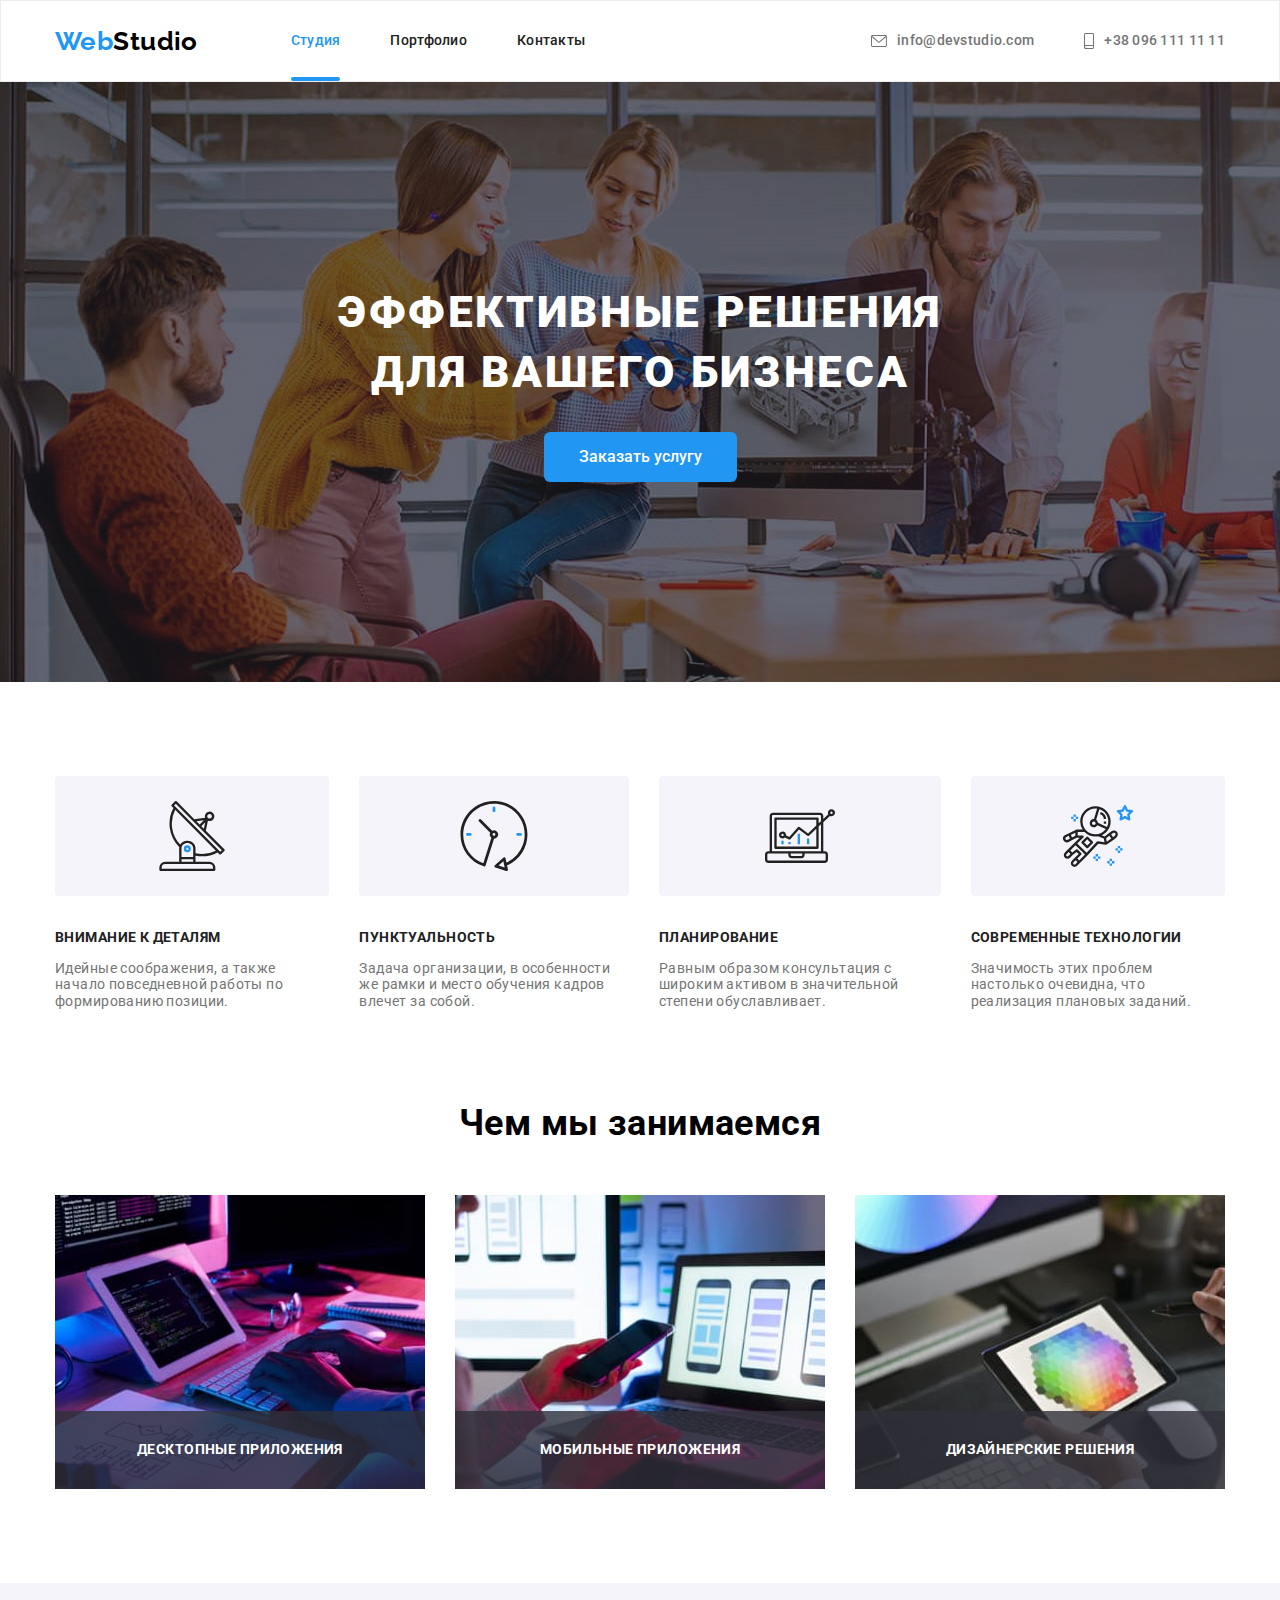
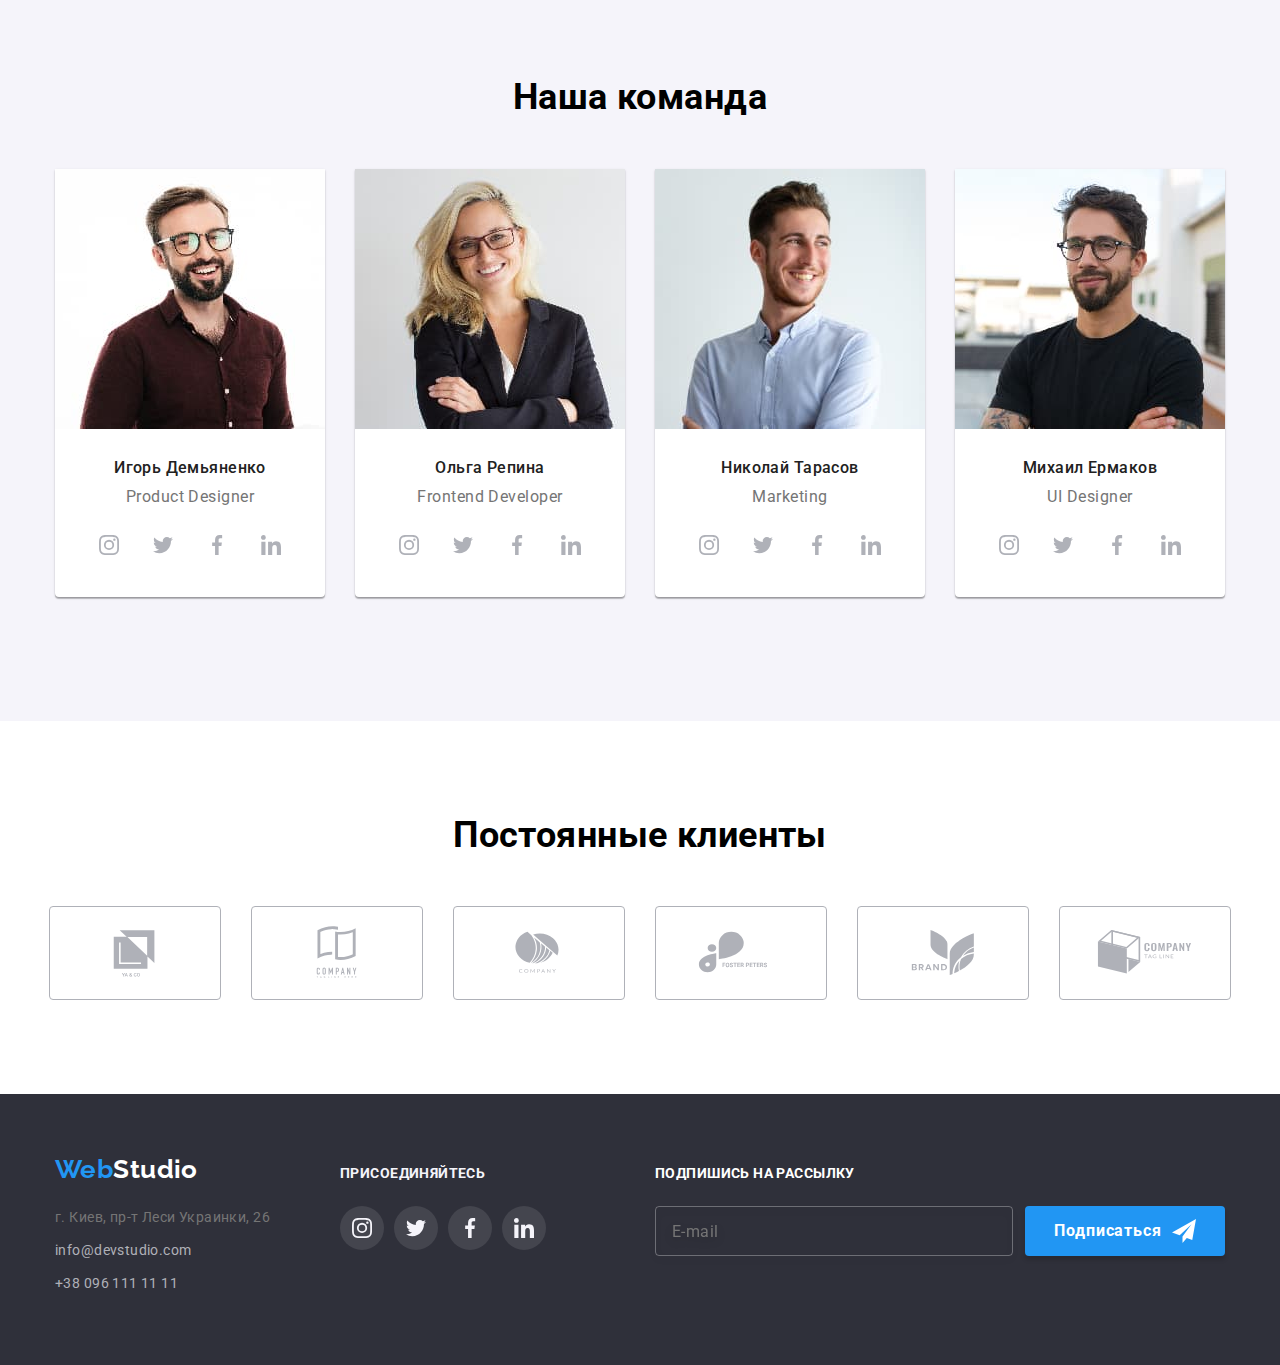
==== commit 0abec654: "some more fixes" ====
--- a/index.html
+++ b/index.html
@@ -191,15 +191,15 @@
                 <ul class="specialisation-list list">
                     <li class="spec-item">
                         <img src="./images/box1.jpg" alt="box1" width="370">
-                        <h3 class="services-list-title">Десктопные приложения</h3>
+                        <h3 class="spec-list-title">Десктопные приложения</h3>
                     </li>
                     <li class="spec-item">
                         <img src="./images/img2.jpg" alt="img2" width="370">
-                        <h3 class="services-list-title">Мобильные приложения</h3>
+                        <h3 class="spec-list-title">Мобильные приложения</h3>
                     </li>
                     <li class="spec-item">
                         <img src="./images/img3.jpg" alt="img3" width="370">
-                        <h3 class="services-list-title">Дизайнерские решения</h3>
+                        <h3 class="spec-list-title">Дизайнерские решения</h3>
                     </li>
                 </ul>
             </div>
@@ -372,7 +372,7 @@
             <div class="container">
                 <h2 class="section-title"> Постоянные клиенты </h2>
 
-                <ul class="client-section-list list">
+                <ul class="client-list list">
                     <li class="client-list-item list">
                         <a href="#" class="client-link">
                             <svg class="client-icon" width="106" height="60">
--- a/sass/main.css
+++ b/sass/main.css
@@ -1,7 +1,11 @@
-@charset "UTF-8";
+.container {
+  margin-left: auto;
+  margin-right: auto;
+}
+
 body {
-  background-color: var(--primary-white-color);
-  color: var(--secondary-text-color);
+  background-color: #ffffff;
+  color: #757575;
   font-family: "Roboto", sans-serif;
   line-height: 1.71;
   letter-spacing: 0.03em;
@@ -44,13 +48,10 @@
   list-style: none;
   padding: 0;
   margin: 0;
-  /* margin-right: 10px;  */
 }
 
 .container {
   width: 1200px;
-  margin-left: auto;
-  margin-right: auto;
   padding-left: 15px;
   padding-right: 15px;
 }
@@ -61,7 +62,7 @@
 }
 
 .section-title {
-  color: var(--title-text-color);
+  color: #000000;
   font-weight: bold;
   font-size: 36px;
   line-height: 1.16;
@@ -96,11 +97,11 @@
 
 .site-nav .link:hover,
 .site-nav .link:focus {
-  color: var(--accent-color);
+  color: #2196f3;
 }
 
 .site-nav .link-current {
-  color: var(--accent-color);
+  color: #2196f3;
 }
 
 .main-nav,
@@ -121,7 +122,7 @@
 
 .adres-icon {
   margin-right: 10px;
-  fill: var(--secondary-text-color);
+  fill: #757575;
   -webkit-transition-property: fill;
   transition-property: fill;
   -webkit-transition-duration: 250ms;
@@ -137,7 +138,7 @@
   -webkit-box-align: center;
       -ms-flex-align: center;
           align-items: center;
-  color: var(--secondary-text-color);
+  color: #757575;
   font-weight: 500;
   line-height: 1.14;
   letter-spacing: 0.02em;
@@ -155,7 +156,7 @@
 }
 
 .site-adr-link {
-  color: var(--secondary-text-color);
+  color: #757575;
   font-weight: 500;
   line-height: 1.14;
   letter-spacing: 0.02em;
@@ -176,17 +177,17 @@
 
 .site-adr-link:hover,
 .site-adr-link:focus {
-  color: var(--accent-color);
+  color: #2196f3;
 }
 
 .site-adr-link:hover .site-adr-icon,
 .site-adr-link:focus .site-adr-icon {
-  fill: var(--accent-color);
+  fill: #2196f3;
 }
 
 .site-adr-icon {
   margin-right: 10px;
-  fill: var(--secondary-text-color);
+  fill: #757575;
   -webkit-transition-property: fill;
   transition-property: fill;
   -webkit-transition-duration: 250ms;
@@ -199,7 +200,7 @@
   display: block;
   padding-top: 32px;
   padding-bottom: 32px;
-  color: var(--primary-text-color);
+  color: #212121;
   font-weight: 500;
   line-height: 1.14;
   letter-spacing: 0.02em;
@@ -214,7 +215,7 @@
 .site-nav-link:hover,
 .site-nav-link:focus,
 .current {
-  color: var(--accent-color);
+  color: #2196f3;
 }
 
 .site-nav-item {
@@ -226,14 +227,14 @@
 }
 
 .site-adr .link-current {
-  color: var(--accent-color);
+  color: #2196f3;
   padding-top: 20px;
   padding-bottom: 20px;
   display: block;
 }
 
 .hero {
-  background: var(--hero-background-color);
+  background: #2f303a;
   text-align: center;
   padding: 200px 0;
   background-image: -webkit-gradient(linear, left top, right top, from(rgba(47, 48, 58, 0.4)), to(rgba(47, 48, 58, 0.4))), url(../images/hero.jpg);
@@ -244,7 +245,7 @@
 }
 
 .hero-title {
-  color: var(--primary-white-color);
+  color: #ffffff;
   font-weight: 900;
   font-size: 44px;
   line-height: 60px;
@@ -254,8 +255,8 @@
 }
 
 .button {
-  color: var(--title-text-color);
-  background-color: var(--primary-white-color);
+  color: #000000;
+  background-color: #ffffff;
   font-size: 16px;
   font-weight: 500;
   line-height: 26px;
@@ -267,15 +268,15 @@
 }
 
 .button.primary {
-  color: var(--primary-white-color);
-  background-color: var(--accent-color);
+  color: #ffffff;
+  background-color: #2196f3;
   border: none;
   border: 1px solid transparent;
 }
 
 .button.secondary {
-  color: var(--primary-text-color);
-  background-color: var(--por-sel-background);
+  color: #212121;
+  background-color: #f5f4fa;
   border: none;
   border: 1px solid transparent;
 }
@@ -290,7 +291,7 @@
   transition: 250ms cubic-bezier(0.4, 0, 0.2, 1);
   min-height: 581px;
   min-width: 528px;
-  background-color: var(--primary-white-color);
+  background-color: #ffffff;
   -webkit-box-shadow: 0px 1px 3px rgba(0, 0, 0, 0.12), 0px 1px 1px rgba(0, 0, 0, 0.14), 0px 2px 1px rgba(0, 0, 0, 0.2);
           box-shadow: 0px 1px 3px rgba(0, 0, 0, 0.12), 0px 1px 1px rgba(0, 0, 0, 0.14), 0px 2px 1px rgba(0, 0, 0, 0.2);
   border-radius: 4px;
@@ -346,7 +347,7 @@
 }
 
 .backdrop-close-button:hover .close-button-icon {
-  fill: var(--accent-color);
+  fill: #2196f3;
 }
 
 .current::after {
@@ -356,7 +357,7 @@
   left: 0;
   width: 100%;
   height: 4px;
-  background-color: var(--accent-color);
+  background-color: #2196f3;
   border-radius: 2px;
 }
 
@@ -365,11 +366,11 @@
   font-size: 20px;
   line-height: 1.15;
   margin-bottom: 12px;
-  color: var(--primary-text-color);
+  color: #212121;
 }
 
 .send-button-icon {
-  fill: var(--primary-white-color);
+  fill: #ffffff;
   margin-left: 10px;
 }
 
@@ -419,7 +420,7 @@
 
 .modal-input:hover,
 .modal-input:focus {
-  border: 1px solid var(--accent-color);
+  border: 1px solid #2196f3;
   border-radius: 4px;
   outline: transparent;
 }
@@ -439,7 +440,7 @@
 }
 
 .modal-input:focus + .modal-icon {
-  fill: var(--accent-color);
+  fill: #2196f3;
 }
 
 .modal-textarea {
@@ -450,7 +451,7 @@
 
 .modal-textarea:hover,
 .modal-textarea:focus-within {
-  border: 1px solid var(--accent-color);
+  border: 1px solid #2196f3;
   border-radius: 4px;
   outline: transparent;
 }
@@ -483,7 +484,7 @@
   display: inline-block;
   width: 16px;
   height: 15px;
-  border: 2px solid var(--title-text-color);
+  border: 2px solid #000000;
   border-radius: 2px;
   margin-right: 8px;
   -webkit-transition-property: background-color;
@@ -503,11 +504,11 @@
 }
 
 .modal-checkbox:checked + .icon {
-  background-color: var(--accent-color);
+  background-color: #2196f3;
   background-image: url("../images/icon-check.svg");
   background-size: contain;
   background-origin: border-box;
-  border-color: var(--accent-color);
+  border-color: #2196f3;
 }
 
 .eula {
@@ -525,7 +526,7 @@
 }
 
 .eula-link {
-  color: var(--accent-color);
+  color: #2196f3;
 }
 
 .eula-field {
@@ -557,8 +558,8 @@
   font-size: 16px;
   line-height: 1.87;
   letter-spacing: 0.06em;
-  color: var(--primary-white-color);
-  background-color: var(--accent-color);
+  color: #ffffff;
+  background-color: #2196f3;
   -webkit-box-shadow: 0px 4px 4px rgba(0, 0, 0, 0.15);
           box-shadow: 0px 4px 4px rgba(0, 0, 0, 0.15);
   border-radius: 4px;
@@ -574,7 +575,7 @@
 
 .modal-send-button:hover,
 .modal-send-button:focus {
-  background-color: var(--blue-hover);
+  background-color: #188ce8;
   -webkit-box-shadow: 0px 4px 4px rgba(0, 0, 0, 0.15);
           box-shadow: 0px 4px 4px rgba(0, 0, 0, 0.15);
   border-radius: 4px;
@@ -594,38 +595,43 @@
   margin-right: -30px;
 }
 
-/*Чем мы занимаемся*/
-/*Наша команда*/
-.specialisation-list,
-.team-list {
-  display: -webkit-box;
-  display: -ms-flexbox;
-  display: flex;
-  -webkit-box-align: center;
-      -ms-flex-align: center;
-          align-items: center;
-  -ms-flex-wrap: wrap;
-      flex-wrap: wrap;
-  margin-right: -30px;
-  /* margin-bottom: -30px; */
-}
-
-.characteristics-list .title,
-.specialisation-list .title {
-  color: var(--title-text-color);
+.characteristics-list .title {
+  color: #000000;
   font-weight: bold;
   font-size: 14px;
   line-height: 1.14;
   text-transform: uppercase;
 }
 
+.specialisation-list,
+.team-list {
+  display: -webkit-box;
+  display: -ms-flexbox;
+  display: flex;
+  -webkit-box-align: center;
+      -ms-flex-align: center;
+          align-items: center;
+  -ms-flex-wrap: wrap;
+      flex-wrap: wrap;
+  margin-right: -30px;
+}
+
+.characteristics-list .title,
+.specialisation-list .title {
+  color: #000000;
+  font-weight: bold;
+  font-size: 14px;
+  line-height: 1.14;
+  text-transform: uppercase;
+}
+
 .characteristics-list .link {
-  color: var(--accent-color);
+  color: #2196f3;
   font-size: 16px;
   line-height: 19px;
   text-align: center;
   letter-spacing: 0.03em;
-  color: var(--primary-text-color);
+  color: #212121;
 }
 
 .icons {
@@ -656,8 +662,7 @@
   border: 0;
 }
 
-.specialisation-list,
-.team-list {
+.specialisation-list {
   display: -webkit-box;
   display: -ms-flexbox;
   display: flex;
@@ -667,19 +672,24 @@
   -ms-flex-wrap: wrap;
       flex-wrap: wrap;
   margin-right: -30px;
-  /* margin-bottom: -30px; */
-}
-
-.characteristics-list .title,
+}
+
+.spec-item {
+  position: relative;
+  width: 370;
+  margin-right: 30px;
+  z-index: 1;
+}
+
 .specialisation-list .title {
-  color: var(--title-text-color);
+  color: #000000;
   font-weight: bold;
   font-size: 14px;
   line-height: 1.14;
   text-transform: uppercase;
 }
 
-.services-list-title {
+.spec-list-title {
   position: absolute;
   bottom: 0;
   left: 0;
@@ -690,7 +700,7 @@
   font-weight: bold;
   text-align: center;
   text-transform: uppercase;
-  color: var(--primary-white-color);
+  color: #ffffff;
   background-color: rgba(47, 48, 58, 0.8);
 }
 
@@ -698,19 +708,12 @@
   padding-top: 0;
 }
 
-.spec-item {
-  position: relative;
-  width: 370;
-  margin-right: 30px;
-  z-index: 1;
-}
-
 .out-specs {
   margin-right: 30px;
 }
 
 .team-list-item {
-  background: var(--primary-white-color);
+  background: #ffffff;
   border-radius: 0px 0px 4px 4px;
   -webkit-box-shadow: 0px 1px 3px rgba(0, 0, 0, 0.12), 0px 1px 1px rgba(0, 0, 0, 0.14), 0px 2px 1px rgba(0, 0, 0, 0.2);
           box-shadow: 0px 1px 3px rgba(0, 0, 0, 0.12), 0px 1px 1px rgba(0, 0, 0, 0.14), 0px 2px 1px rgba(0, 0, 0, 0.2);
@@ -725,7 +728,7 @@
 }
 
 .title {
-  color: var(--primary-text-color);
+  color: #212121;
   font-weight: 500;
   font-size: 16px;
   line-height: 1.18;
@@ -734,7 +737,7 @@
 }
 
 .title-sks {
-  color: var(--primary-text-color);
+  color: #212121;
   font-weight: 700;
   font-size: 14px;
   line-height: 1.7;
@@ -747,11 +750,11 @@
   font-size: 14px;
   line-height: 1.18;
   letter-spacing: 0.03em;
-  color: var(--secondary-text-color);
+  color: #757575;
 }
 
 .title-p {
-  color: var(--primary-text-color);
+  color: #212121;
   font-weight: 700;
   font-size: 18px;
   line-height: 2;
@@ -762,14 +765,14 @@
   font-size: 16px;
   line-height: 1.18;
   letter-spacing: 0.03em;
-  color: var(--secondary-text-color);
+  color: #757575;
 }
 
 .paragraph {
   font-size: 16px;
   line-height: 1.18;
   letter-spacing: 0.03em;
-  color: var(--secondary-text-color);
+  color: #757575;
   text-align: center;
 }
 
@@ -800,7 +803,7 @@
   width: 44px;
   height: 44px;
   border-radius: 50%;
-  background-color: var(--primary-white-color);
+  background-color: #ffffff;
   -webkit-transition-property: background-color;
   transition-property: background-color;
   -webkit-transition-duration: 250ms;
@@ -809,28 +812,39 @@
           transition-timing-function: cubic-bezier(0.4, 0, 0.2, 1);
 }
 
-.team-list-icon:hover,
-.team-list-icon:focus {
-  background-color: var(--accent-color);
+.team-list-icon:hover, .team-list-icon:focus {
+  background-color: #2196f3;
+}
+
+.site-icon {
+  fill: #afb1b8;
+  -webkit-transition-property: fill;
+  transition-property: fill;
+  -webkit-transition-duration: 250ms;
+          transition-duration: 250ms;
+  -webkit-transition-timing-function: cubic-bezier(0.4, 0, 0.2, 1);
+          transition-timing-function: cubic-bezier(0.4, 0, 0.2, 1);
 }
 
 .team-list-icon:hover .site-icon,
 .team-list-icon:focus .site-icon {
-  fill: var(--primary-white-color);
-}
-
-.site-icon {
-  fill: var(--icons-color);
-  -webkit-transition-property: fill;
-  transition-property: fill;
-  -webkit-transition-duration: 250ms;
-          transition-duration: 250ms;
-  -webkit-transition-timing-function: cubic-bezier(0.4, 0, 0.2, 1);
-          transition-timing-function: cubic-bezier(0.4, 0, 0.2, 1);
+  fill: #ffffff;
 }
 
 .par-sec {
-  background-color: var(--por-sel-background);
+  background-color: #f5f4fa;
+}
+
+.team-list {
+  display: -webkit-box;
+  display: -ms-flexbox;
+  display: flex;
+  -webkit-box-align: center;
+      -ms-flex-align: center;
+          align-items: center;
+  -ms-flex-wrap: wrap;
+      flex-wrap: wrap;
+  margin-right: -30px;
 }
 
 .socials {
@@ -908,7 +922,7 @@
           transition-timing-function: cubic-bezier(0.4, 0, 0.2, 1);
 }
 
-.client-section-list {
+.client-list {
   display: -webkit-box;
   display: -ms-flexbox;
   display: flex;
@@ -939,11 +953,12 @@
           transition-duration: 250ms;
   -webkit-transition-timing-function: cubic-bezier(0.4, 0, 0.2, 1);
           transition-timing-function: cubic-bezier(0.4, 0, 0.2, 1);
-}
-
-.client-link:hover,
-.client-link:focus {
-  border-color: var(--accent-color);
+  transition-duration: 250ms;
+  transition-timing-function: cubic-bezier(0.4, 0, 0.2, 1);
+}
+
+.client-link:hover, .client-link:focus {
+  border-color: #2196f3;
 }
 
 .client-list-item:not(:last-child) {
@@ -951,7 +966,7 @@
 }
 
 .client-icon {
-  fill: var(--icons-color);
+  fill: #afb1b8;
   -webkit-transition-property: fill;
   transition-property: fill;
   -webkit-transition-duration: 250ms;
@@ -962,11 +977,11 @@
 
 .client-link:hover .client-icon,
 .client-link:focus .client-icon {
-  fill: var(--accent-color);
+  fill: #2196f3;
 }
 
 .footer-adr .link {
-  color: var(--icons-color);
+  color: #afb1b8;
   font-size: 14px;
   line-height: 1.71;
   letter-spacing: 0.03em;
@@ -974,7 +989,7 @@
 }
 
 .footer {
-  background: var(--hero-bakcground);
+  background: #2f303a;
   padding-top: 60px;
   padding-bottom: 60px;
 }
@@ -993,7 +1008,7 @@
 }
 
 .icons-list-name {
-  color: var(--por-sel-background);
+  color: #f5f4fa;
   text-transform: uppercase;
 }
 
@@ -1006,7 +1021,7 @@
 }
 
 .footer-icon {
-  fill: var(--por-sel-background);
+  fill: #f5f4fa;
 }
 
 .footer-icons-link {
@@ -1034,11 +1049,11 @@
 
 .footer-icons-link:hover,
 .footer-icons-link:focus {
-  background-color: var(--accent-color);
+  background-color: #2196f3;
 }
 
 .footer-adr .link-current {
-  color: var(--accent-color);
+  color: #2196f3;
 }
 
 .footer-input-box {
@@ -1047,7 +1062,7 @@
 
 .footer-bold-text {
   display: inline-block;
-  color: var(--primary-white-color);
+  color: #ffffff;
   text-transform: uppercase;
   margin-bottom: 20px;
 }
@@ -1090,8 +1105,8 @@
   line-height: 1.87;
   letter-spacing: 0.06em;
   margin-left: 12px;
-  background-color: var(--accent-color);
-  color: var(--primary-white-color);
+  background-color: #2196f3;
+  color: #ffffff;
   -webkit-box-shadow: 0px 4px 4px rgba(0, 0, 0, 0.15);
           box-shadow: 0px 4px 4px rgba(0, 0, 0, 0.15);
   border-radius: 4px;
@@ -1121,11 +1136,11 @@
 
 .address-list-item:hover,
 .address-list-item:focus {
-  color: var(--accent-color);
+  color: #2196f3;
 }
 
 .logo {
-  color: var(--accent-color);
+  color: #2196f3;
   font-family: "Raleway", sans-serif;
   font-weight: 700;
   font-size: 26px;
@@ -1137,11 +1152,11 @@
 }
 
 .other-logo-color {
-  color: var(--accent-color);
+  color: #2196f3;
 }
 
 .logo-second-color {
-  color: var(--primary-white-color);
+  color: #ffffff;
 }
 
 .por-sel {
@@ -1159,7 +1174,7 @@
 }
 
 .por-sel .link {
-  color: var(--primary-white-color);
+  color: #ffffff;
   font-weight: 500;
   font-size: 14px;
   line-height: 16px;
@@ -1168,17 +1183,17 @@
 
 .por-sel .link:hover,
 .por-sel .link:focus {
-  color: var(--accent-color);
+  color: #2196f3;
 }
 
 .por-sel .link-current {
-  color: var(--accent-color);
+  color: #2196f3;
 }
 
 .portfolio-navigation {
   border: transparent;
-  color: var(--primary-text-color);
-  background-color: var(--por-sel-background);
+  color: #212121;
+  background-color: #f5f4fa;
   padding: 6px 22px;
   -webkit-transition-property: background-color, color, border-radius, -webkit-box-shadow;
   transition-property: background-color, color, border-radius, -webkit-box-shadow;
@@ -1190,11 +1205,16 @@
           transition-timing-function: cubic-bezier(0.4, 0, 0.2, 1);
 }
 
-.portfolio-navigation:hover,
-.portfolio-navigation:focus,
+.portfolio-navigation:hover, .portfolio-navigation:focus {
+  background-color: #2196f3;
+  color: #ffffff;
+  -webkit-box-shadow: 0px 3px 1px rgba(0, 0, 0, 0.1), 0px 1px 2px rgba(0, 0, 0, 0.08), 0px 2px 2px rgba(0, 0, 0, 0.12);
+          box-shadow: 0px 3px 1px rgba(0, 0, 0, 0.1), 0px 1px 2px rgba(0, 0, 0, 0.08), 0px 2px 2px rgba(0, 0, 0, 0.12);
+}
+
 .por-nav-cur {
-  background-color: var(--accent-color);
-  color: var(--primary-white-color);
+  background-color: #2196f3;
+  color: #ffffff;
   -webkit-box-shadow: 0px 3px 1px rgba(0, 0, 0, 0.1), 0px 1px 2px rgba(0, 0, 0, 0.08), 0px 2px 2px rgba(0, 0, 0, 0.12);
           box-shadow: 0px 3px 1px rgba(0, 0, 0, 0.1), 0px 1px 2px rgba(0, 0, 0, 0.08), 0px 2px 2px rgba(0, 0, 0, 0.12);
 }
@@ -1221,22 +1241,9 @@
           transition-timing-function: cubic-bezier(0.4, 0, 0.2, 1);
 }
 
-.portfolio-card:hover,
-.portfolio-card:focus {
+.portfolio-card:hover, .portfolio-card:focus {
   -webkit-box-shadow: 0px 1px 1px rgba(0, 0, 0, 0.12), 0px 4px 4px rgba(0, 0, 0, 0.06), 1px 4px 6px rgba(0, 0, 0, 0.16);
           box-shadow: 0px 1px 1px rgba(0, 0, 0, 0.12), 0px 4px 4px rgba(0, 0, 0, 0.06), 1px 4px 6px rgba(0, 0, 0, 0.16);
-}
-
-.portfolio-card:hover .overlay-text,
-.portfolio-card:focus .overlay-text {
-  opacity: 1;
-  -webkit-transform: translatey(0%);
-          transform: translatey(0%);
-}
-
-.portfolio-text {
-  padding: 20px 24px;
-  border: 1px solid #eeeeee;
 }
 
 .flex-element {
@@ -1268,8 +1275,7 @@
   font-size: 18px;
   line-height: 1.56;
   background-color: #2196f3e6;
-  /* border: 1px solid #000000; */
-  color: var(--primary-white-color);
+  color: #ffffff;
   -webkit-transform: translatey(100%);
           transform: translatey(100%);
   -webkit-transition: -webkit-transform 250ms cubic-bezier(0.4, 0, 0.2, 1);
@@ -1277,4 +1283,16 @@
   transition: transform 250ms cubic-bezier(0.4, 0, 0.2, 1);
   transition: transform 250ms cubic-bezier(0.4, 0, 0.2, 1), -webkit-transform 250ms cubic-bezier(0.4, 0, 0.2, 1);
 }
+
+.portfolio-card:hover .overlay-text,
+.portfolio-card:focus .overlay-text {
+  opacity: 1;
+  -webkit-transform: translatey(0%);
+          transform: translatey(0%);
+}
+
+.portfolio-text {
+  padding: 20px 24px;
+  border: 1px solid #eeeeee;
+}
 /*# sourceMappingURL=main.css.map */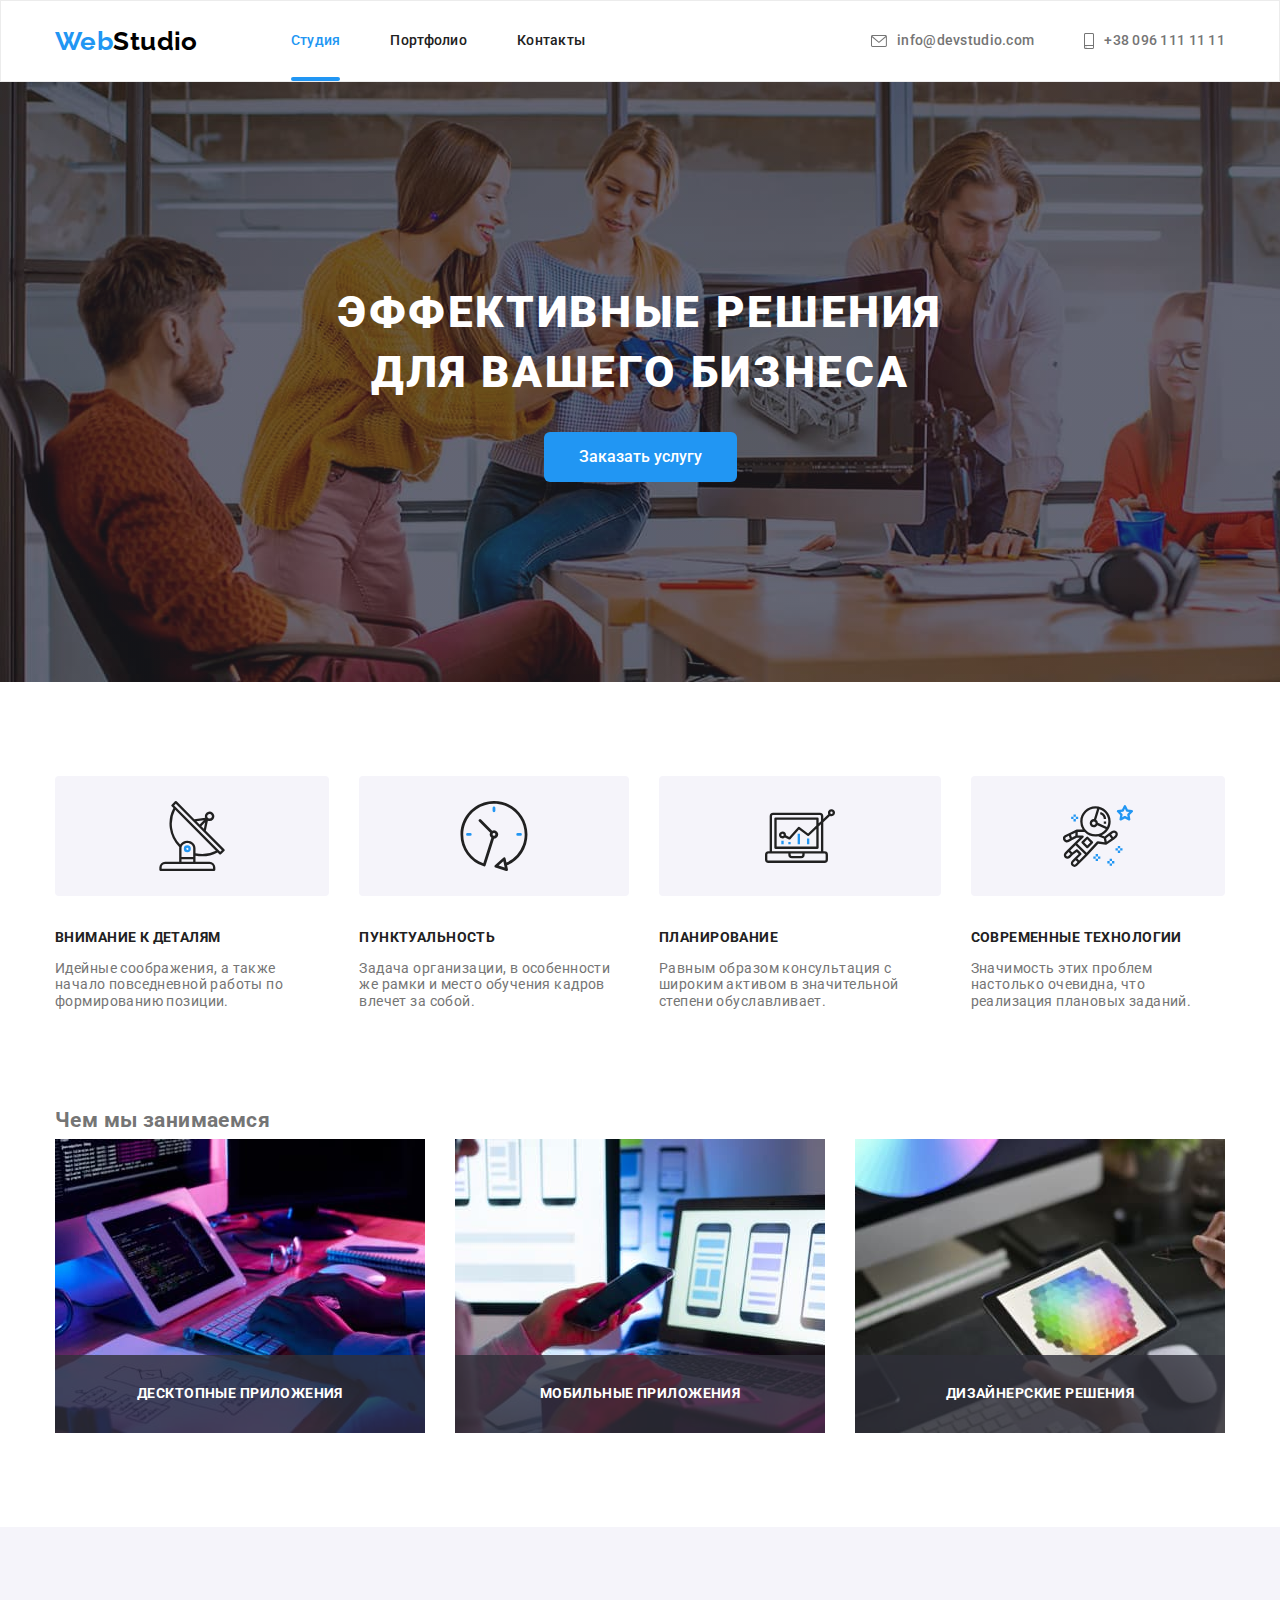
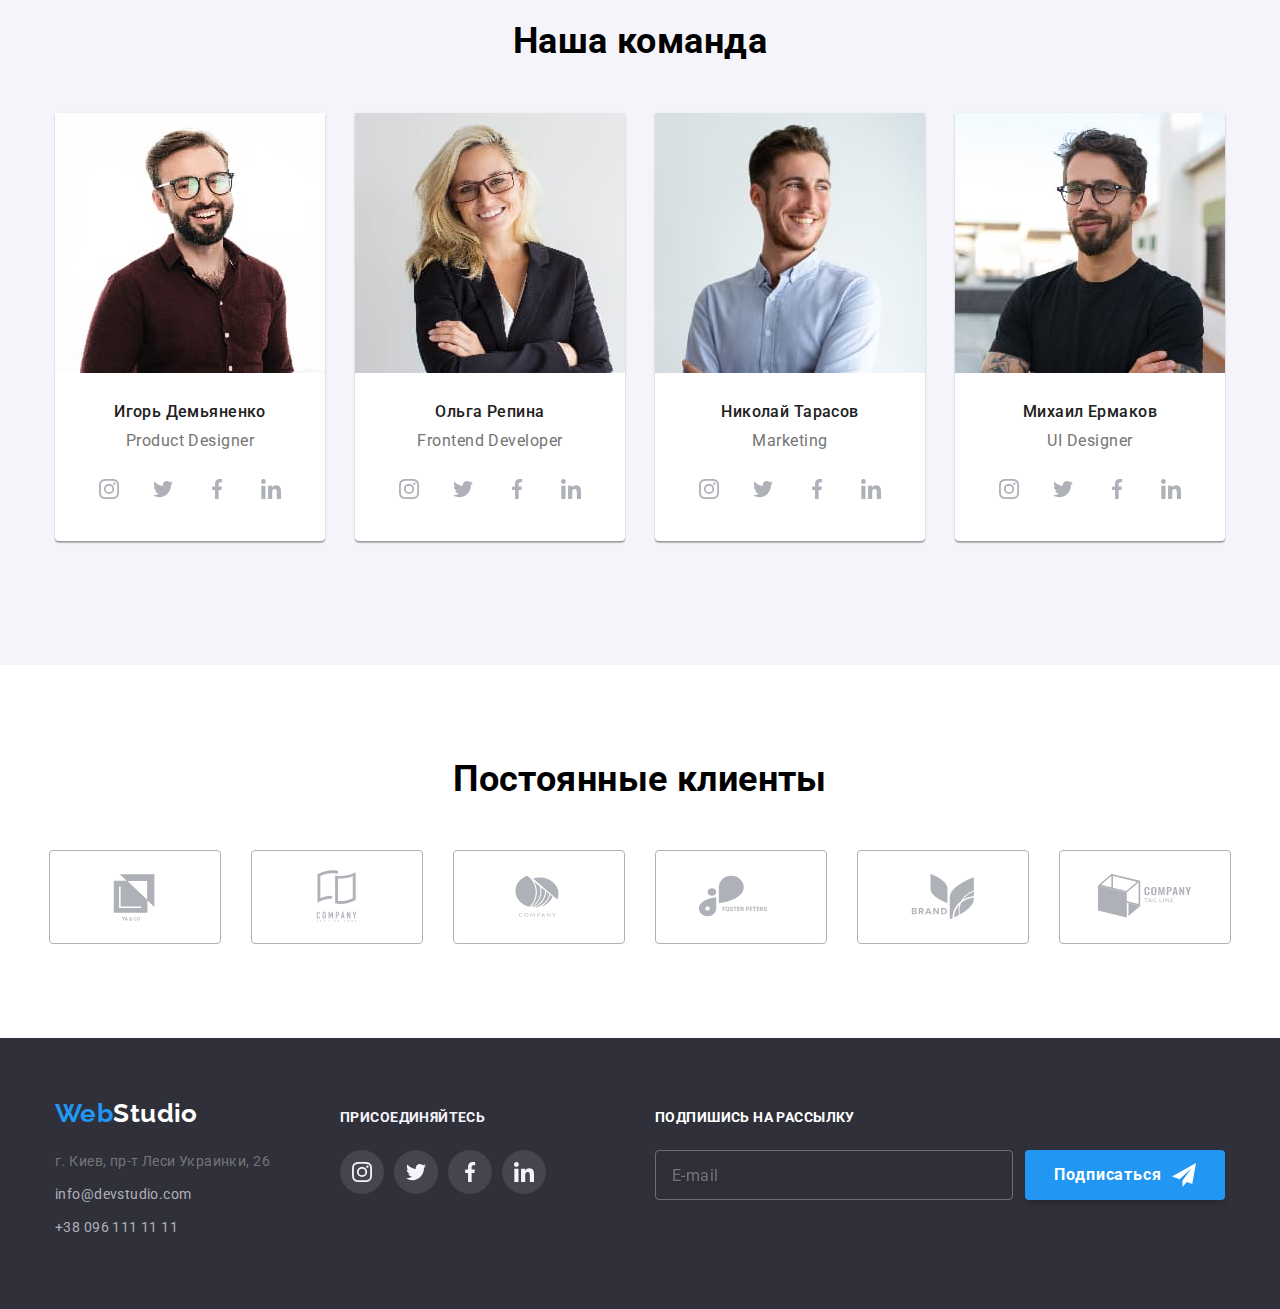
==== commit 7603ac01: "some bem" ====
--- a/index.html
+++ b/index.html
@@ -26,24 +26,25 @@
         <div class="container main-nav">
             <nav class="nav-flex">
                 <a href="./index.html" class="link logo">
-                    Web<span class="logo-color">Studio</span>
+                    Web<span class="logo__color">Studio</span>
                 </a>
 
                 <ul class="site-nav">
-                    <li class="site-nav-item"><a href="./index.html" class="link site-nav-link current">Студия</a></li>
-                    <li class="site-nav-item"><a href="./portfolio.html" class="link site-nav-link">Портфолио</a></li>
-                    <li class="site-nav-item"><a href="" class="link site-nav-link">Контакты</a></li>
+                    <li class="site-nav__item"><a href="./index.html" class="link site-nav__link current">Студия</a>
+                    </li>
+                    <li class="site-nav__item"><a href="./portfolio.html" class="link site-nav__link">Портфолио</a></li>
+                    <li class="site-nav__item"><a href="" class="link site-nav__link">Контакты</a></li>
                 </ul>
 
             </nav>
             <ul class="site-adr">
-                <li class="site-adr-item"><a class="link site-adr-link" href="mailto:info@devstudio.com">
+                <li class="site-adr__item"><a class="link site-adr__link" href="mailto:info@devstudio.com">
                         <svg class="site-adr-icon" width="16" height="12">
                             <use href="images/icons.svg#icon-envelop"></use>
                         </svg>
                         info@devstudio.com
                     </a></li>
-                <li class="site-adr-item"><a class="link site-adr-link" href="tel:+380961111111">
+                <li class="site-adr__item"><a class="link site-adr__link" href="tel:+380961111111">
                         <svg class="site-adr-icon" width="10" height="16">
                             <use href="images/icons.svg#icon-smartphone"></use>
                         </svg>
@@ -209,11 +210,11 @@
 
         <section class="section par-sec">
             <div class="container">
-                <h2 class="section-title">Наша команда</h2>
+                <h2 class="section__title">Наша команда</h2>
                 <ul class="team-list list">
-                    <li class="team-list-item"><img src="./images/face1.jpg" alt="face1" width="270">
+                    <li class="team-list__item"><img src="./images/face1.jpg" alt="face1" width="270">
                         <div class="team-list-description">
-                            <h3 class="title">Игорь Демьяненко</h3>
+                            <h3 class="team-list__title">Игорь Демьяненко</h3>
                             <p class="paragraph">Product Designer</p>
 
                             <ul class="team-list-site list">
@@ -250,9 +251,9 @@
 
                         </div>
                     </li>
-                    <li class="team-list-item"><img src="./images/face2.jpg" alt="face2" width="270">
+                    <li class="team-list__item"><img src="./images/face2.jpg" alt="face2" width="270">
                         <div class="team-list-description">
-                            <h3 class="title">Ольга Репина</h3>
+                            <h3 class="team-list__title">Ольга Репина</h3>
                             <p class="paragraph">Frontend Developer</p>
                             <ul class="team-list-site list">
                                 <li class="team-icon-item list">
@@ -287,9 +288,9 @@
                             </ul>
                         </div>
                     </li>
-                    <li class="team-list-item"><img src="./images/face3.jpg" alt="face3" width="270">
+                    <li class="team-list__item"><img src="./images/face3.jpg" alt="face3" width="270">
                         <div class="team-list-description">
-                            <h3 class="title">Николай Тарасов</h3>
+                            <h3 class="team-list__title">Николай Тарасов</h3>
                             <p class="paragraph">Marketing</p>
                             <ul class="team-list-site list">
                                 <li class="team-icon-item list">
@@ -324,9 +325,9 @@
                             </ul>
                         </div>
                     </li>
-                    <li class="team-list-item"><img src="images/face4.jpg" alt="face4" width="270">
+                    <li class="team-list__item"><img src="images/face4.jpg" alt="face4" width="270">
                         <div class="team-list-description">
-                            <h3 class="title">Михаил Ермаков</h3>
+                            <h3 class="team-list__title">Михаил Ермаков</h3>
                             <p class="paragraph">UI Designer</p>
                             <ul class="team-list-site list">
                                 <li class="team-icon-item list">
@@ -370,47 +371,47 @@
 
         <section class="section">
             <div class="container">
-                <h2 class="section-title"> Постоянные клиенты </h2>
+                <h2 class="section__title"> Постоянные клиенты </h2>
 
                 <ul class="client-list list">
-                    <li class="client-list-item list">
-                        <a href="#" class="client-link">
-                            <svg class="client-icon" width="106" height="60">
+                    <li class="client-list__item list">
+                        <a href="#" class="client-list__link">
+                            <svg class="client-list__icon" width="106" height="60">
                                 <use href="images/icons.svg#icon-Logo1"></use>
                             </svg>
                         </a>
                     </li>
-                    <li class="client-list-item list">
-                        <a href="#" class="client-link">
-                            <svg class="client-icon" width="106" height="60">
+                    <li class="client-list__item list">
+                        <a href="#" class="client-list__link">
+                            <svg class="client-list__icon" width="106" height="60">
                                 <use href="images/icons.svg#icon-Logo2"></use>
                             </svg>
                         </a>
                     </li>
-                    <li class="client-list-item list">
-                        <a href="#" class="client-link">
-                            <svg class="client-icon" width="106" height="60">
+                    <li class="client-list__item list">
+                        <a href="#" class="client-list__link">
+                            <svg class="client-list__icon" width="106" height="60">
                                 <use href="images/icons.svg#icon-Logo3"></use>
                             </svg>
                         </a>
                     </li>
-                    <li class="client-list-item list">
-                        <a href="#" class="client-link">
-                            <svg class="client-icon" width="106" height="60">
+                    <li class="client-list__item list">
+                        <a href="#" class="client-list__link">
+                            <svg class="client-list__icon" width="106" height="60">
                                 <use href="images/icons.svg#icon-Logo4"></use>
                             </svg>
                         </a>
                     </li>
-                    <li class="client-list-item list">
-                        <a href="#" class="client-link">
-                            <svg class="client-icon" width="106" height="60">
+                    <li class="client-list__item list">
+                        <a href="#" class="client-list__link">
+                            <svg class="client-list__icon" width="106" height="60">
                                 <use href="images/icons.svg#icon-Logo5"></use>
                             </svg>
                         </a>
                     </li>
-                    <li class="client-list-item list">
-                        <a href="#" class="client-link">
-                            <svg class="client-icon" width="106" height="60">
+                    <li class="client-list__item list">
+                        <a href="#" class="client-list__link">
+                            <svg class="client-list__icon" width="106" height="60">
                                 <use href="images/icons.svg#icon-Logo6"></use>
                             </svg>
                         </a>
@@ -428,7 +429,7 @@
         <div class="container footer-container">
             <div>
                 <a href="/" class="logo link">
-                    <span class="other-logo-color">Web</span><span class="logo-second-color">Studio</span>
+                    <span class="logo-color__prefix">Web</span><span class="logo-color__suffix">Studio</span>
                 </a>
                 <address class="address">
 
--- a/sass/main.css
+++ b/sass/main.css
@@ -61,7 +61,7 @@
   padding-bottom: 94px;
 }
 
-.section-title {
+.section__title {
   color: #000000;
   font-weight: bold;
   font-size: 36px;
@@ -151,16 +151,15 @@
   margin-left: auto;
 }
 
-.site-adr-item:not(:last-child) {
+.site-adr__item:not(:last-child) {
   margin-right: 50px;
 }
 
-.site-adr-link {
+.site-adr__link {
   color: #757575;
   font-weight: 500;
   line-height: 1.14;
   letter-spacing: 0.02em;
-  /* text-decoration: none; */
   -webkit-transition-property: color;
   transition-property: color;
   -webkit-transition-duration: 250ms;
@@ -175,13 +174,12 @@
           align-items: center;
 }
 
-.site-adr-link:hover,
-.site-adr-link:focus {
-  color: #2196f3;
-}
-
-.site-adr-link:hover .site-adr-icon,
-.site-adr-link:focus .site-adr-icon {
+.site-adr__link:hover, .site-adr__link:focus {
+  color: #2196f3;
+}
+
+.site-adr__link:hover .site-adr-icon,
+.site-adr__link:focus .site-adr-icon {
   fill: #2196f3;
 }
 
@@ -196,7 +194,15 @@
           transition-timing-function: cubic-bezier(0.4, 0, 0.2, 1);
 }
 
-.site-nav-link {
+.site-nav__item {
+  position: relative;
+}
+
+.site-nav__item + .site-nav__item {
+  margin-left: 50px;
+}
+
+.site-nav__link {
   display: block;
   padding-top: 32px;
   padding-bottom: 32px;
@@ -212,18 +218,12 @@
           transition-timing-function: cubic-bezier(0.4, 0, 0.2, 1);
 }
 
-.site-nav-link:hover,
-.site-nav-link:focus,
+.site-nav__link:hover, .site-nav__link:focus {
+  color: #2196f3;
+}
+
 .current {
   color: #2196f3;
-}
-
-.site-nav-item {
-  position: relative;
-}
-
-.site-nav-item + .site-nav-item {
-  margin-left: 50px;
 }
 
 .site-adr .link-current {
@@ -712,7 +712,19 @@
   margin-right: 30px;
 }
 
-.team-list-item {
+.team-list {
+  display: -webkit-box;
+  display: -ms-flexbox;
+  display: flex;
+  -webkit-box-align: center;
+      -ms-flex-align: center;
+          align-items: center;
+  -ms-flex-wrap: wrap;
+      flex-wrap: wrap;
+  margin-right: -30px;
+}
+
+.team-list__item {
   background: #ffffff;
   border-radius: 0px 0px 4px 4px;
   -webkit-box-shadow: 0px 1px 3px rgba(0, 0, 0, 0.12), 0px 1px 1px rgba(0, 0, 0, 0.14), 0px 2px 1px rgba(0, 0, 0, 0.2);
@@ -723,17 +735,17 @@
   margin-bottom: 30px;
 }
 
-.team-list-description {
-  padding: 30px 0;
-}
-
-.title {
+.team-list__title {
   color: #212121;
   font-weight: 500;
   font-size: 16px;
   line-height: 1.18;
   text-align: center;
   margin-bottom: 10px;
+}
+
+.team-list-description {
+  padding: 30px 0;
 }
 
 .title-sks {
@@ -835,18 +847,6 @@
   background-color: #f5f4fa;
 }
 
-.team-list {
-  display: -webkit-box;
-  display: -ms-flexbox;
-  display: flex;
-  -webkit-box-align: center;
-      -ms-flex-align: center;
-          align-items: center;
-  -ms-flex-wrap: wrap;
-      flex-wrap: wrap;
-  margin-right: -30px;
-}
-
 .socials {
   display: -webkit-box;
   display: -ms-flexbox;
@@ -934,7 +934,7 @@
           align-items: center;
 }
 
-.client-link {
+.client-list__link {
   border: 1px solid #afb1b8;
   border-radius: 4px;
   padding: 16px 32px;
@@ -957,15 +957,15 @@
   transition-timing-function: cubic-bezier(0.4, 0, 0.2, 1);
 }
 
-.client-link:hover, .client-link:focus {
+.client-list__link:hover, .client-list__link:focus {
   border-color: #2196f3;
 }
 
-.client-list-item:not(:last-child) {
+.client-list__item:not(:last-child) {
   margin-right: 30px;
 }
 
-.client-icon {
+.client-list__icon {
   fill: #afb1b8;
   -webkit-transition-property: fill;
   transition-property: fill;
@@ -975,8 +975,8 @@
           transition-timing-function: cubic-bezier(0.4, 0, 0.2, 1);
 }
 
-.client-link:hover .client-icon,
-.client-link:focus .client-icon {
+.client-list__link:hover .client-list__icon,
+.client-list__link:focus .client-list__icon {
   fill: #2196f3;
 }
 
@@ -1147,15 +1147,15 @@
   line-height: 1.19;
 }
 
-.logo-color {
+.logo__color {
   color: #000000;
 }
 
-.other-logo-color {
-  color: #2196f3;
-}
-
-.logo-second-color {
+.logo-color__prefix {
+  color: #2196f3;
+}
+
+.logo-color__suffix {
   color: #ffffff;
 }
 
@@ -1169,7 +1169,7 @@
           justify-content: center;
 }
 
-.por-sel-item:not(:last-child) {
+.por-sel__item:not(:last-child) {
   margin-right: 8px;
 }
 
@@ -1229,43 +1229,26 @@
   margin-bottom: -30px;
 }
 
-.portfolio-card {
-  display: block;
-  -webkit-transition-property: -webkit-box-shadow;
-  transition-property: -webkit-box-shadow;
-  transition-property: box-shadow;
-  transition-property: box-shadow, -webkit-box-shadow;
-  -webkit-transition-duration: 250ms;
-          transition-duration: 250ms;
-  -webkit-transition-timing-function: cubic-bezier(0.4, 0, 0.2, 1);
-          transition-timing-function: cubic-bezier(0.4, 0, 0.2, 1);
-}
-
-.portfolio-card:hover, .portfolio-card:focus {
-  -webkit-box-shadow: 0px 1px 1px rgba(0, 0, 0, 0.12), 0px 4px 4px rgba(0, 0, 0, 0.06), 1px 4px 6px rgba(0, 0, 0, 0.16);
-          box-shadow: 0px 1px 1px rgba(0, 0, 0, 0.12), 0px 4px 4px rgba(0, 0, 0, 0.06), 1px 4px 6px rgba(0, 0, 0, 0.16);
-}
-
-.flex-element {
+.card-set_item {
   width: calc(100% / 3 - 30px);
   margin-right: 30px;
   margin-bottom: 30px;
 }
 
-.flex-element:nth-child(3n) {
+.card-set_item:nth-child(3n) {
   margin-right: 0;
 }
 
-.flex-element:nth-last-child(-n + 3) {
+.card-set_item:nth-last-child(-n + 3) {
   margin-bottom: 0;
 }
 
-.gallery-overlay {
+.card-set__overlay {
   position: relative;
   overflow: hidden;
 }
 
-.overlay-text {
+.card-set__overlay-text {
   position: absolute;
   top: 0;
   left: 0;
@@ -1284,15 +1267,32 @@
   transition: transform 250ms cubic-bezier(0.4, 0, 0.2, 1), -webkit-transform 250ms cubic-bezier(0.4, 0, 0.2, 1);
 }
 
-.portfolio-card:hover .overlay-text,
-.portfolio-card:focus .overlay-text {
+.card-set__link:hover .card-set__overlay-text,
+.card-set__link:focus .card-set__overlay-text {
   opacity: 1;
   -webkit-transform: translatey(0%);
           transform: translatey(0%);
 }
 
-.portfolio-text {
+.card-set__text {
   padding: 20px 24px;
   border: 1px solid #eeeeee;
 }
+
+.card-set__link {
+  display: block;
+  -webkit-transition-property: -webkit-box-shadow;
+  transition-property: -webkit-box-shadow;
+  transition-property: box-shadow;
+  transition-property: box-shadow, -webkit-box-shadow;
+  -webkit-transition-duration: 250ms;
+          transition-duration: 250ms;
+  -webkit-transition-timing-function: cubic-bezier(0.4, 0, 0.2, 1);
+          transition-timing-function: cubic-bezier(0.4, 0, 0.2, 1);
+}
+
+.card-set__link:hover, .card-set__link:focus {
+  -webkit-box-shadow: 0px 1px 1px rgba(0, 0, 0, 0.12), 0px 4px 4px rgba(0, 0, 0, 0.06), 1px 4px 6px rgba(0, 0, 0, 0.16);
+          box-shadow: 0px 1px 1px rgba(0, 0, 0, 0.12), 0px 4px 4px rgba(0, 0, 0, 0.06), 1px 4px 6px rgba(0, 0, 0, 0.16);
+}
 /*# sourceMappingURL=main.css.map */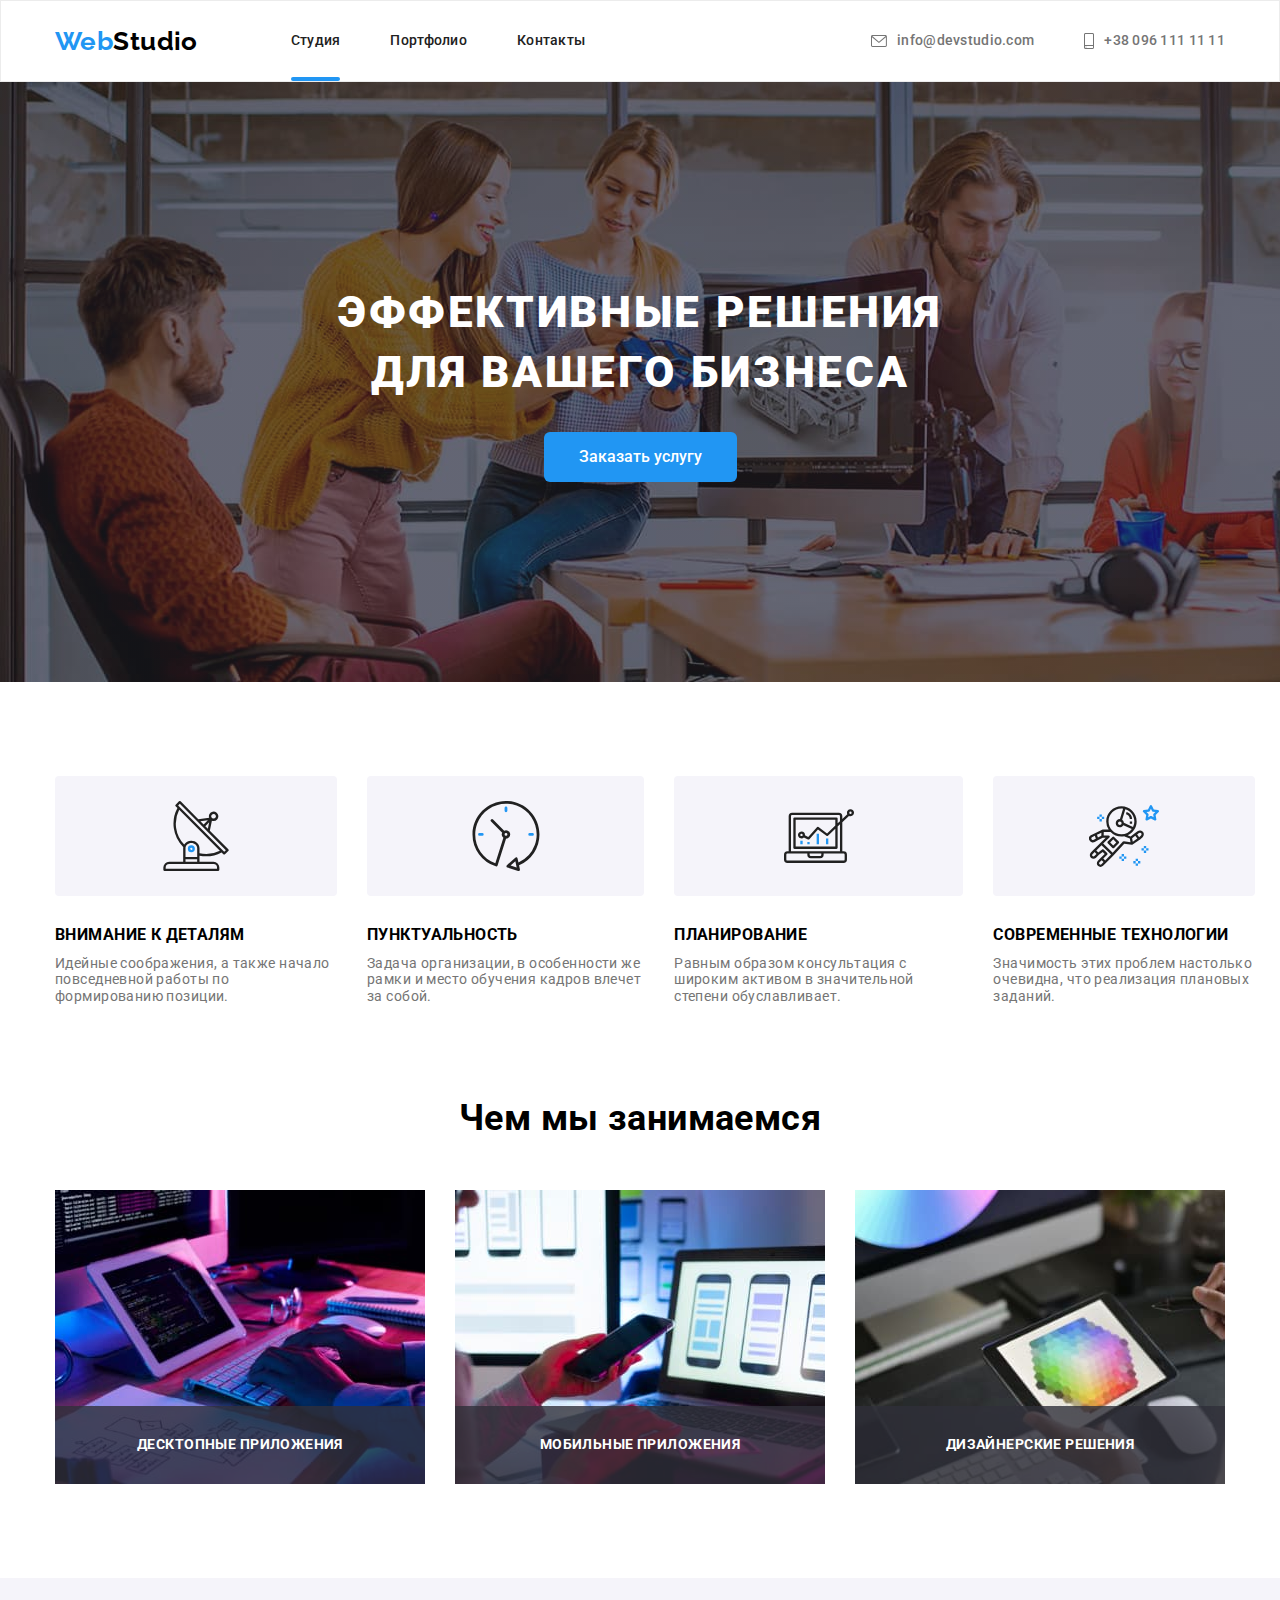
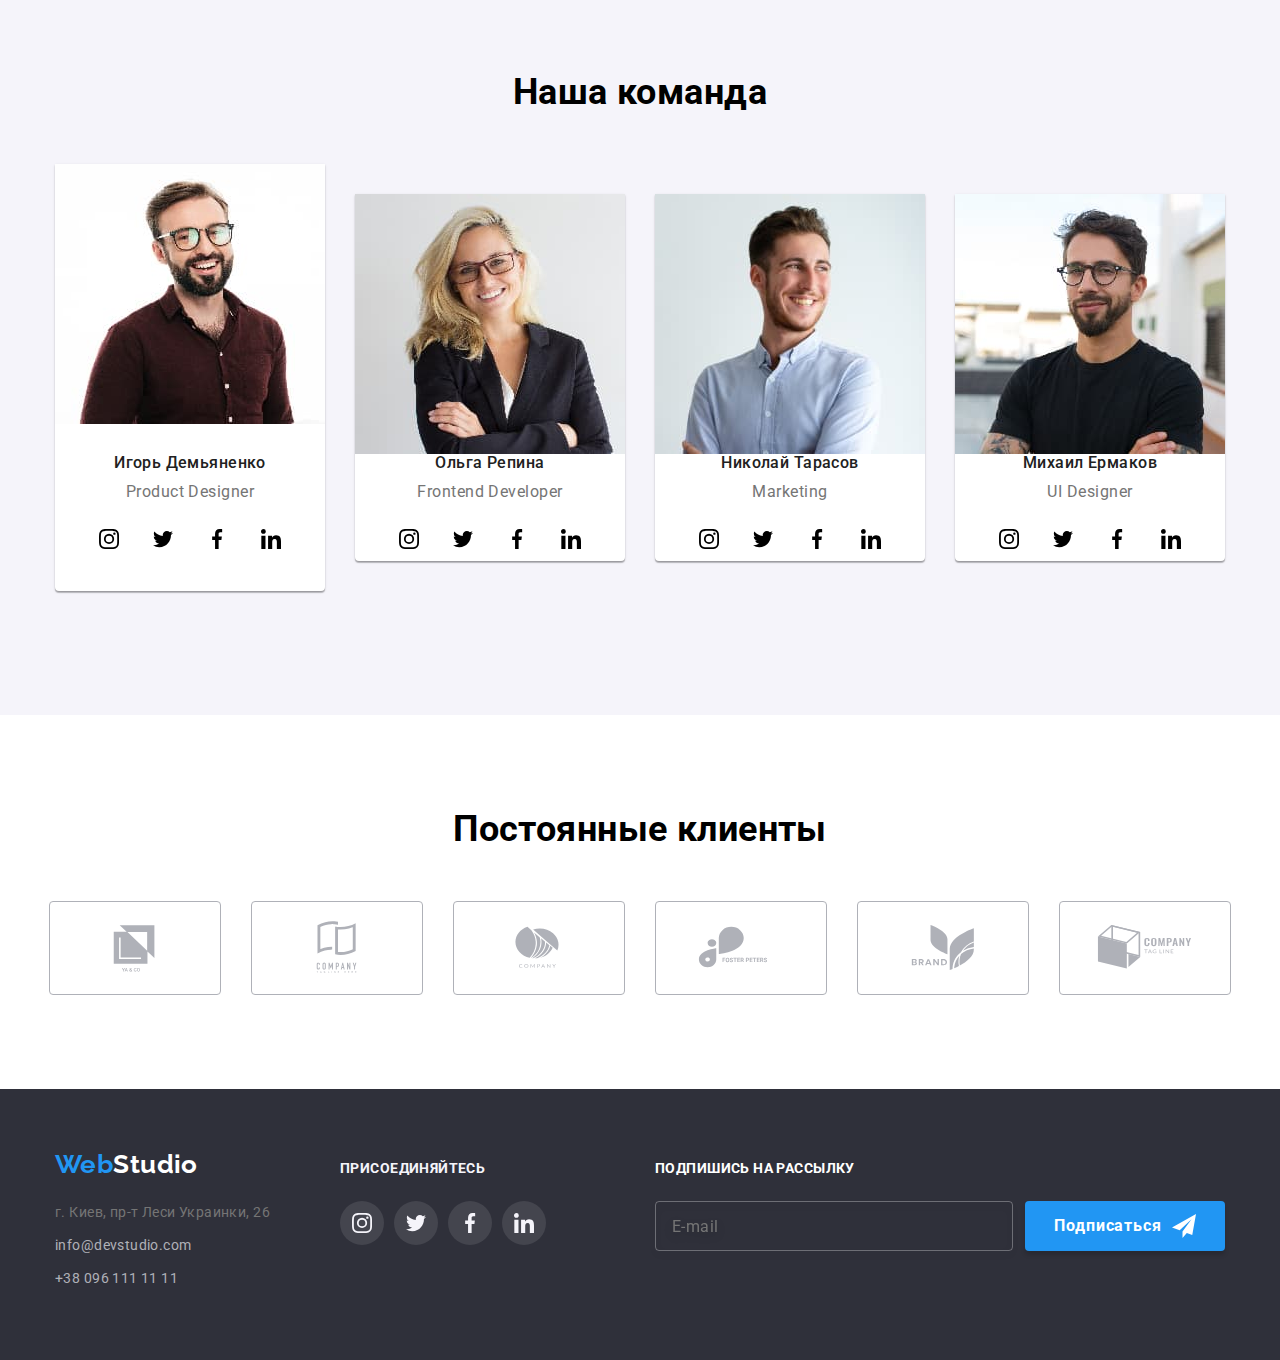
==== commit 794453f1: "bem" ====
--- a/index.html
+++ b/index.html
@@ -39,13 +39,13 @@
             </nav>
             <ul class="site-adr">
                 <li class="site-adr__item"><a class="link site-adr__link" href="mailto:info@devstudio.com">
-                        <svg class="site-adr-icon" width="16" height="12">
+                        <svg class="site-adr__icon" width="16" height="12">
                             <use href="images/icons.svg#icon-envelop"></use>
                         </svg>
                         info@devstudio.com
                     </a></li>
                 <li class="site-adr__item"><a class="link site-adr__link" href="tel:+380961111111">
-                        <svg class="site-adr-icon" width="10" height="16">
+                        <svg class="site-adr__icon" width="10" height="16">
                             <use href="images/icons.svg#icon-smartphone"></use>
                         </svg>
                         +38 096 111 11 11
@@ -61,55 +61,55 @@
 
         <section class="hero">
             <div class="container">
-                <h1 class="hero-title">ЭФФЕКТИВНЫЕ РЕШЕНИЯ <br>ДЛЯ ВАШЕГО БИЗНЕСА</h1>
-                <button data-modal-open type="button" class="button primary">Заказать услугу</button>
+                <h1 class="hero__title">ЭФФЕКТИВНЫЕ РЕШЕНИЯ <br>ДЛЯ ВАШЕГО БИЗНЕСА</h1>
+                <button data-modal-open type="button" class="hero__button primary">Заказать услугу</button>
             </div>
         </section>
         <div data-modal class="backdrop is-hidden">
             <div class="modal">
-                <button data-modal-close type="button" class="pointer backdrop-close-button">
-                    <svg class="close-button-icon" width="18" height="18">
+                <button data-modal-close type="button" class="pointer modal__button-close">
+                    <svg class="modal__icon" width="18" height="18">
                         <use href="images/icons.svg#icon-buttonclose"></use>
                     </svg>
                 </button>
 
-                <form class="form">
-                    <b class="modal-text">Оставьте свои данные, мы вам перезвоним</b>
-                    <ul class="form-list">
-
-                        <li class="form-item">
-                            <label class="form-label" for="username">Имя</label>
+                <form class="modal-form">
+                    <b class="modal-form__text">Оставьте свои данные, мы вам перезвоним</b>
+                    <ul class="modal-form__list">
+
+                        <li class="modal-form__item">
+                            <label class="form__label" for="username">Имя</label>
                             <div class="icon-wrap">
-                                <input class="modal-input" type="text" name="username" id="username">
-                                <svg class="modal-icon" width="18" height="18">
+                                <input class="modal-form__input" type="text" name="username" id="username">
+                                <svg class="modal-form__icon" width="18" height="18">
                                     <use href="images/icons.svg#icon-modal-person"></use>
                                 </svg>
                             </div>
                         </li>
 
                         <li class="form-item">
-                            <label class="form-label" for="phone_number">Телефон</label>
+                            <label class="form__label" for="phone_number">Телефон</label>
                             <div class="icon-wrap">
-                                <input class="modal-input" type="tel" name="phone_number" id="phone_number">
-                                <svg class="modal-icon" width="18" height="18">
+                                <input class="modal-form__input" type="tel" name="phone_number" id="phone_number">
+                                <svg class="modal-form__icon" width="18" height="18">
                                     <use href="images/icons.svg#icon-modal-phone"></use>
                                 </svg>
                             </div>
                         </li>
 
                         <li class="form-item">
-                            <label class="form-label" for="mail">Почта</label>
+                            <label class="form__label" for="mail">Почта</label>
                             <div class="icon-wrap">
-                                <input class="modal-input" type="email" name="mail" id="mail">
-                                <svg class="modal-icon" width="18" height="18">
+                                <input class="modal-form__input" type="email" name="mail" id="mail">
+                                <svg class="modal-form__icon" width="18" height="18">
                                     <use href="images/icons.svg#icon-modal-email"></use>
                                 </svg>
                             </div>
                         </li>
 
                         <li class="form-item">
-                            <label class="form-label" for="comments"> Комментарий</label>
-                            <textarea class="modal-textarea" placeholder="Введите текст" name="comment" id="comments"
+                            <label class="form__label" for="comments"> Комментарий</label>
+                            <textarea class="modal-form__textarea" placeholder="Введите текст" name="comment" id="comments"
                                 rows="10"></textarea>
                         </li>
                     </ul>
@@ -117,14 +117,14 @@
 
 
                     <div class="eula">
-                        <label for="eula" class="eula-field">
-                            <input class="modal-checkbox" type="checkbox" name="eula" id="eula">
-                            <span class="icon"></span>
-                            Соглашаюсь с рассылкой и принимаю <a class="eula-link" href="#">Условия договора</a>
+                        <label for="eula" class="eula__field">
+                            <input class="eula__checkbox" type="checkbox" name="eula" id="eula">
+                            <span class="eula__icon"></span>
+                            Соглашаюсь с рассылкой и принимаю <a class="eula__link" href="#">Условия договора</a>
                         </label>
                     </div>
 
-                    <button class="modal-send-button" type="submit">Отправить</button>
+                    <button class="modal__button-send" type="submit">Отправить</button>
 
                 </form>
 
@@ -136,48 +136,48 @@
         <section class="section">
             <div class="container">
                 <h2 class="visually-hidden">Секция</h2>
-                <ul class="characteristics-list list">
-                    <li class="out-specs">
-                        <div class="icons">
-                            <svg class="icons-icon">
+                <ul class="char-list">
+                    <li class="char-list__item">
+                        <div class="char-list__toe">
+                            <svg class="char-list__icon">
                                 <use href="images/icons.svg#icon-antenna"></use>
                             </svg>
                         </div>
-                        <h3 class="title-sks">Внимание к деталям</h3>
-                        <p class="paragraph-sks">Идейные соображения, а также начало повседневной работы по
+                        <h3 class="char-list__title">Внимание к деталям</h3>
+                        <p class="char-list__text">Идейные соображения, а также начало повседневной работы по
                             формированию
                             позиции.</p>
                     </li>
-                    <li class="out-specs">
-                        <div class="icons">
-                            <svg class="icons-icon">
+                    <li class="char-list__item">
+                        <div class="char-list__toe">
+                            <svg class="char-list__icon">
                                 <use href="images/icons.svg#icon-clock"></use>
                             </svg>
                         </div>
-                        <h3 class="title-sks">Пунктуальность</h3>
-                        <p class="paragraph-sks">Задача организации, в особенности же рамки и место обучения кадров
+                        <h3 class="char-list__title">Пунктуальность</h3>
+                        <p class="char-list__text">Задача организации, в особенности же рамки и место обучения кадров
                             влечет
                             за собой.</p>
                     </li>
-                    <li class="out-specs">
-                        <div class="icons">
-                            <svg class="icons-icon">
+                    <li class="char-list__item">
+                        <div class="char-list__toe">
+                            <svg class="char-list__icon">
                                 <use href="images/icons.svg#icon-diagram"></use>
                             </svg>
                         </div>
-                        <h3 class="title-sks">Планирование</h3>
-                        <p class="paragraph-sks">Равным образом консультация с широким активом в значительной
+                        <h3 class="char-list__title">Планирование</h3>
+                        <p class="char-list__text">Равным образом консультация с широким активом в значительной
                             степени
                             обуславливает.</p>
                     </li>
-                    <li class="out-specs">
-                        <div class="icons">
-                            <svg class="icons-icon">
+                    <li class="char-list__item">
+                        <div class="char-list__toe">
+                            <svg class="char-list__icon">
                                 <use href="images/icons.svg#icon-astronaut"></use>
                             </svg>
                         </div>
-                        <h3 class="title-sks">Современные технологии</h3>
-                        <p class="paragraph-sks">Значимость этих проблем настолько очевидна, что реализация плановых
+                        <h3 class="char-list__title">Современные технологии</h3>
+                        <p class="char-list__text">Значимость этих проблем настолько очевидна, что реализация плановых
                             заданий.</p>
                     </li>
                 </ul>
@@ -186,21 +186,21 @@
 
 
         <!-- Специализация -->
-        <section class="section spec-sec">
+        <section class="section section--no-ptop">
             <div class="container">
-                <h2 class="section-title">Чем мы занимаемся</h2>
-                <ul class="specialisation-list list">
-                    <li class="spec-item">
+                <h2 class="section__title">Чем мы занимаемся</h2>
+                <ul class="spec-list list">
+                    <li class="spec-list__item">
                         <img src="./images/box1.jpg" alt="box1" width="370">
-                        <h3 class="spec-list-title">Десктопные приложения</h3>
-                    </li>
-                    <li class="spec-item">
+                        <h3 class="spec-list__title">Десктопные приложения</h3>
+                    </li>
+                    <li class="spec-list__item">
                         <img src="./images/img2.jpg" alt="img2" width="370">
-                        <h3 class="spec-list-title">Мобильные приложения</h3>
-                    </li>
-                    <li class="spec-item">
+                        <h3 class="spec-list__title">Мобильные приложения</h3>
+                    </li>
+                    <li class="spec-list__item">
                         <img src="./images/img3.jpg" alt="img3" width="370">
-                        <h3 class="spec-list-title">Дизайнерские решения</h3>
+                        <h3 class="spec-list__title">Дизайнерские решения</h3>
                     </li>
                 </ul>
             </div>
@@ -213,35 +213,35 @@
                 <h2 class="section__title">Наша команда</h2>
                 <ul class="team-list list">
                     <li class="team-list__item"><img src="./images/face1.jpg" alt="face1" width="270">
-                        <div class="team-list-description">
+                        <div class="team-list__description">
                             <h3 class="team-list__title">Игорь Демьяненко</h3>
-                            <p class="paragraph">Product Designer</p>
-
-                            <ul class="team-list-site list">
-                                <li class="team-icon-item list">
-                                    <a href="#" class="team-list-icon">
-                                        <svg class="site-icon" width="20" height="20">
+                            <p class="team-list__profession">Product Designer</p>
+
+                            <ul class="socials socials--margin-top">
+                                <li class="socials__item list">
+                                    <a href="#" class="socials__link socials__link--bglight">
+                                        <svg class="socials_icon" width="20" height="20">
                                             <use href="images/icons.svg#icon-instagram"></use>
                                         </svg>
                                     </a>
                                 </li>
-                                <li class="team-icon-item list">
-                                    <a href="#" class="team-list-icon">
-                                        <svg class="site-icon" width="20" height="20">
+                                <li class="socials__item list">
+                                    <a href="#" class="socials__link socials__link--bglight">
+                                        <svg class="socials_icon" width="20" height="20">
                                             <use href="images/icons.svg#icon-twitter"></use>
                                         </svg>
                                     </a>
                                 </li>
-                                <li class="team-icon-item list">
-                                    <a href="#" class="team-list-icon">
-                                        <svg class="site-icon" width="20" height="20">
+                                <li class="socials__item list">
+                                    <a href="#" class="socials__link socials__link--bglight">
+                                        <svg class="socials_icon" width="20" height="20">
                                             <use href="images/icons.svg#icon-facebook"></use>
                                         </svg>
                                     </a>
                                 </li>
-                                <li class="team-icon-item list">
-                                    <a href="#" class="team-list-icon">
-                                        <svg class="site-icon" width="20" height="20">
+                                <li class="socials__item list">
+                                    <a href="#" class="socials__link socials__link--bglight">
+                                        <svg class="socials_icon" width="20" height="20">
                                             <use href="images/icons.svg#icon-linkedin"></use>
                                         </svg>
                                     </a>
@@ -254,32 +254,32 @@
                     <li class="team-list__item"><img src="./images/face2.jpg" alt="face2" width="270">
                         <div class="team-list-description">
                             <h3 class="team-list__title">Ольга Репина</h3>
-                            <p class="paragraph">Frontend Developer</p>
-                            <ul class="team-list-site list">
-                                <li class="team-icon-item list">
-                                    <a href="#" class="team-list-icon">
-                                        <svg class="site-icon" width="20" height="20">
+                            <p class="team-list__profession">Frontend Developer</p>
+                            <ul class="socials socials--margin-top list">
+                                <li class="socials__item list">
+                                    <a href="#" class="socials__link socials__link--bglight">
+                                        <svg class="socials_icon" width="20" height="20">
                                             <use href="images/icons.svg#icon-instagram"></use>
                                         </svg>
                                     </a>
                                 </li>
-                                <li class="team-icon-item list">
-                                    <a href=" #" class="team-list-icon">
-                                        <svg class=" site-icon" width="20" height="20">
+                                <li class="socials__item list">
+                                    <a href=" #" class="socials__link socials__link--bglight">
+                                        <svg class=" socials_icon" width="20" height="20">
                                             <use href="images/icons.svg#icon-twitter"></use>
                                         </svg>
                                     </a>
                                 </li>
-                                <li class="team-icon-item list">
-                                    <a href="#" class="team-list-icon">
-                                        <svg class="site-icon" width="20" height="20">
+                                <li class="socials__item list">
+                                    <a href="#" class="socials__link socials__link--bglight">
+                                        <svg class="socials_icon" width="20" height="20">
                                             <use href="images/icons.svg#icon-facebook"></use>
                                         </svg>
                                     </a>
                                 </li>
-                                <li class="team-icon-item list">
-                                    <a href="#" class="team-list-icon">
-                                        <svg class="site-icon" width="20" height="20">
+                                <li class="socials__item list">
+                                    <a href="#" class="socials__link socials__link--bglight">
+                                        <svg class="socials_icon" width="20" height="20">
                                             <use href="images/icons.svg#icon-linkedin"></use>
                                         </svg>
                                     </a>
@@ -291,32 +291,32 @@
                     <li class="team-list__item"><img src="./images/face3.jpg" alt="face3" width="270">
                         <div class="team-list-description">
                             <h3 class="team-list__title">Николай Тарасов</h3>
-                            <p class="paragraph">Marketing</p>
-                            <ul class="team-list-site list">
-                                <li class="team-icon-item list">
-                                    <a href="#" class="team-list-icon">
-                                        <svg class="site-icon" width="20" height="20">
+                            <p class="team-list__profession">Marketing</p>
+                            <ul class="socials socials--margin-top list">
+                                <li class="socials__item list">
+                                    <a href="#" class="socials__link socials__link--bglight">
+                                        <svg class="socials_icon" width="20" height="20">
                                             <use href="images/icons.svg#icon-instagram"></use>
                                         </svg>
                                     </a>
                                 </li>
-                                <li class="team-icon-item list">
-                                    <a href="#" class="team-list-icon">
-                                        <svg class="site-icon" width="20" height="20">
+                                <li class="socials__item list">
+                                    <a href="#" class="socials__link socials__link--bglight">
+                                        <svg class="socials_icon" width="20" height="20">
                                             <use href="images/icons.svg#icon-twitter"></use>
                                         </svg>
                                     </a>
                                 </li>
-                                <li class="team-icon-item list">
-                                    <a href=" #" class="team-list-icon">
-                                        <svg class=" site-icon" width="20" height="20">
+                                <li class="socials__item list">
+                                    <a href=" #" class="socials__link socials__link--bglight">
+                                        <svg class=" socials_icon" width="20" height="20">
                                             <use href="images/icons.svg#icon-facebook"></use>
                                         </svg>
                                     </a>
                                 </li>
-                                <li class="team-icon-item list">
-                                    <a href="#" class="team-list-icon">
-                                        <svg class="site-icon" width="20" height="20">
+                                <li class="socials__item list">
+                                    <a href="#" class="socials__link socials__link--bglight">
+                                        <svg class="socials_icon" width="20" height="20">
                                             <use href="images/icons.svg#icon-linkedin"></use>
                                         </svg>
                                     </a>
@@ -328,32 +328,32 @@
                     <li class="team-list__item"><img src="images/face4.jpg" alt="face4" width="270">
                         <div class="team-list-description">
                             <h3 class="team-list__title">Михаил Ермаков</h3>
-                            <p class="paragraph">UI Designer</p>
-                            <ul class="team-list-site list">
-                                <li class="team-icon-item list">
-                                    <a href="#" class="team-list-icon">
-                                        <svg class="site-icon" width="20" height="20">
+                            <p class="team-list__profession">UI Designer</p>
+                            <ul class="socials socials--margin-top list">
+                                <li class="socials__item list">
+                                    <a href="#" class="socials__link socials__link--bglight">
+                                        <svg class="socials_icon" width="20" height="20">
                                             <use href="images/icons.svg#icon-instagram"></use>
                                         </svg>
                                     </a>
                                 </li>
-                                <li class="team-icon-item list">
-                                    <a href="#" class="team-list-icon">
-                                        <svg class="site-icon" width="20" height="20">
+                                <li class="socials__item list">
+                                    <a href="#" class="socials__link socials__link--bglight">
+                                        <svg class="socials_icon" width="20" height="20">
                                             <use href="images/icons.svg#icon-twitter"></use>
                                         </svg>
                                     </a>
                                 </li>
-                                <li class="team-icon-item list">
-                                    <a href="#" class="team-list-icon">
-                                        <svg class="site-icon" width="20" height="20">
+                                <li class="socials__item list">
+                                    <a href="#" class="socials__link socials__link--bglight">
+                                        <svg class="socials_icon" width="20" height="20">
                                             <use href="images/icons.svg#icon-facebook"></use>
                                         </svg>
                                     </a>
                                 </li>
-                                <li class="team-icon-item list">
-                                    <a href="#" class="team-list-icon">
-                                        <svg class="site-icon" width="20" height="20">
+                                <li class="socials__item list">
+                                    <a href="#" class="socials__link socials__link--bglight">
+                                        <svg class="socials_icon" width="20" height="20">
                                             <use href="images/icons.svg#icon-linkedin"></use>
                                         </svg>
                                     </a>
@@ -431,17 +431,17 @@
                 <a href="/" class="logo link">
                     <span class="logo-color__prefix">Web</span><span class="logo-color__suffix">Studio</span>
                 </a>
-                <address class="address">
+                <address class="footer-address">
 
                     <ul class="footer-adr list">
 
-                        <li class="footer-item">
+                        <li class="footer-address__item">
                             <p class="footer-address">г. Киев, пр-т Леси Украинки, 26</p>
                         </li>
-                        <li class="footer-item"><a class="link address-list-item"
+                        <li class="footer-address__item"><a class="link address-list-item"
                                 href="mailto:info@devstudio.com">info@devstudio.com</a>
                         </li>
-                        <li class="footer-item"><a class="link address-list-item" href="tel:+380961111111">+38 096 111
+                        <li class="footer-address__item"><a class="link address-list-item" href="tel:+380961111111">+38 096 111
                                 11 11</a></li>
                     </ul>
                 </address>
--- a/sass/main.css
+++ b/sass/main.css
@@ -1,4 +1,4 @@
-.container {
+.container, .eula {
   margin-left: auto;
   margin-right: auto;
 }
@@ -71,37 +71,7 @@
 }
 
 .header {
-  /* padding: 25px 0; */
   border: 1px solid #ececec;
-}
-
-.site-nav {
-  display: -webkit-box;
-  display: -ms-flexbox;
-  display: flex;
-  /* align-items: center; */
-  margin-left: 93px;
-}
-
-.site-nav .item,
-.site-adr .item {
-  margin-right: 50px;
-}
-
-.site-nav .item:last-child,
-.site-adr .item:last-child,
-.characteristics-list .item:last-child,
-.specialisation-list .item:last-child {
-  margin-right: 0;
-}
-
-.site-nav .link:hover,
-.site-nav .link:focus {
-  color: #2196f3;
-}
-
-.site-nav .link-current {
-  color: #2196f3;
 }
 
 .main-nav,
@@ -120,78 +90,11 @@
   display: flex;
 }
 
-.adres-icon {
-  margin-right: 10px;
-  fill: #757575;
-  -webkit-transition-property: fill;
-  transition-property: fill;
-  -webkit-transition-duration: 250ms;
-          transition-duration: 250ms;
-  -webkit-transition-timing-function: cubic-bezier(0.4, 0, 0.2, 1);
-          transition-timing-function: cubic-bezier(0.4, 0, 0.2, 1);
-}
-
-.adres-link {
-  display: -webkit-box;
-  display: -ms-flexbox;
-  display: flex;
-  -webkit-box-align: center;
-      -ms-flex-align: center;
-          align-items: center;
-  color: #757575;
-  font-weight: 500;
-  line-height: 1.14;
-  letter-spacing: 0.02em;
-}
-
-.site-adr {
-  display: -webkit-box;
-  display: -ms-flexbox;
-  display: flex;
-  margin-left: auto;
-}
-
-.site-adr__item:not(:last-child) {
-  margin-right: 50px;
-}
-
-.site-adr__link {
-  color: #757575;
-  font-weight: 500;
-  line-height: 1.14;
-  letter-spacing: 0.02em;
-  -webkit-transition-property: color;
-  transition-property: color;
-  -webkit-transition-duration: 250ms;
-          transition-duration: 250ms;
-  -webkit-transition-timing-function: cubic-bezier(0.4, 0, 0.2, 1);
-          transition-timing-function: cubic-bezier(0.4, 0, 0.2, 1);
-  display: -webkit-box;
-  display: -ms-flexbox;
-  display: flex;
-  -webkit-box-align: center;
-      -ms-flex-align: center;
-          align-items: center;
-}
-
-.site-adr__link:hover, .site-adr__link:focus {
-  color: #2196f3;
-}
-
-.site-adr__link:hover .site-adr-icon,
-.site-adr__link:focus .site-adr-icon {
-  fill: #2196f3;
-}
-
-.site-adr-icon {
-  margin-right: 10px;
-  fill: #757575;
-  -webkit-transition-property: fill;
-  transition-property: fill;
-  -webkit-transition-duration: 250ms;
-          transition-duration: 250ms;
-  -webkit-transition-timing-function: cubic-bezier(0.4, 0, 0.2, 1);
-          transition-timing-function: cubic-bezier(0.4, 0, 0.2, 1);
+.site-nav {
+  display: -webkit-box;
+  display: -ms-flexbox;
+  display: flex;
+  margin-left: 93px;
 }
 
 .site-nav__item {
@@ -218,19 +121,58 @@
           transition-timing-function: cubic-bezier(0.4, 0, 0.2, 1);
 }
 
-.site-nav__link:hover, .site-nav__link:focus {
+.site-nav__link:hover, .site-nav__link:focus, .site-nav__link--current {
   color: #2196f3;
 }
 
-.current {
+.site-adr {
+  display: -webkit-box;
+  display: -ms-flexbox;
+  display: flex;
+  margin-left: auto;
+}
+
+.site-adr__item:not(:last-child) {
+  margin-right: 50px;
+}
+
+.site-adr__link {
+  color: #757575;
+  font-weight: 500;
+  line-height: 1.14;
+  letter-spacing: 0.02em;
+  display: -webkit-box;
+  display: -ms-flexbox;
+  display: flex;
+  -webkit-box-align: center;
+      -ms-flex-align: center;
+          align-items: center;
+  -webkit-transition-property: color;
+  transition-property: color;
+  -webkit-transition-duration: 250ms;
+          transition-duration: 250ms;
+  -webkit-transition-timing-function: cubic-bezier(0.4, 0, 0.2, 1);
+          transition-timing-function: cubic-bezier(0.4, 0, 0.2, 1);
+}
+
+.site-adr__link:hover, .site-adr__link:focus {
   color: #2196f3;
 }
 
-.site-adr .link-current {
-  color: #2196f3;
-  padding-top: 20px;
-  padding-bottom: 20px;
-  display: block;
+.site-adr__icon {
+  margin-right: 10px;
+  fill: #757575;
+  -webkit-transition-property: fill;
+  transition-property: fill;
+  -webkit-transition-duration: 250ms;
+          transition-duration: 250ms;
+  -webkit-transition-timing-function: cubic-bezier(0.4, 0, 0.2, 1);
+          transition-timing-function: cubic-bezier(0.4, 0, 0.2, 1);
+}
+
+.site-adr__link:hover .site-adr__icon,
+.site-adr__link:focus .site-adr__icon {
+  fill: #2196f3;
 }
 
 .hero {
@@ -244,7 +186,7 @@
   margin-right: auto;
 }
 
-.hero-title {
+.hero__title {
   color: #ffffff;
   font-weight: 900;
   font-size: 44px;
@@ -254,7 +196,7 @@
   letter-spacing: 0.06em;
 }
 
-.button {
+.hero__button {
   color: #000000;
   background-color: #ffffff;
   font-size: 16px;
@@ -267,14 +209,14 @@
   display: inline-block;
 }
 
-.button.primary {
+.hero__button.primary {
   color: #ffffff;
   background-color: #2196f3;
   border: none;
   border: 1px solid transparent;
 }
 
-.button.secondary {
+.hero__button.secondary {
   color: #212121;
   background-color: #f5f4fa;
   border: none;
@@ -324,7 +266,7 @@
   cursor: pointer;
 }
 
-.backdrop-close-button {
+.modal__button-close {
   position: absolute;
   top: 8px;
   right: 8px;
@@ -335,7 +277,7 @@
   border: 1px solid rgba(0, 0, 0, 0.1);
 }
 
-.close-button-icon {
+.modal__icon {
   -webkit-transform: translate(-10%, 10%);
           transform: translate(-10%, 10%);
   -webkit-transition-property: fill;
@@ -346,7 +288,7 @@
           transition-timing-function: cubic-bezier(0.4, 0, 0.2, 1);
 }
 
-.backdrop-close-button:hover .close-button-icon {
+.modal__button-close:hover .modal__icon {
   fill: #2196f3;
 }
 
@@ -361,7 +303,7 @@
   border-radius: 2px;
 }
 
-.modal-text {
+.modal-form__text {
   display: inline-block;
   font-size: 20px;
   line-height: 1.15;
@@ -374,15 +316,15 @@
   margin-left: 10px;
 }
 
-.form {
+.modal-form {
   padding: 40px;
 }
 
-.form-list {
+.modal-form__list {
   margin-bottom: 20px;
 }
 
-.form-item {
+.modal-form__item {
   display: -webkit-box;
   display: -ms-flexbox;
   display: flex;
@@ -392,153 +334,11 @@
           flex-direction: column;
 }
 
-.form-item:not(:last-child) {
+.modal-form__item:not(:last-child) {
   margin-bottom: 10px;
 }
 
-.form-label {
-  margin-bottom: 4px;
-}
-
-.icon-wrap {
-  position: relative;
-}
-
-.modal-input {
-  padding-left: 42px;
-  border: 1px solid rgba(33, 33, 33, 0.2);
-  border-radius: 4px;
-  min-height: 40px;
-  width: 448px;
-  -webkit-transition-property: border;
-  transition-property: border;
-  -webkit-transition-duration: 250ms;
-          transition-duration: 250ms;
-  -webkit-transition-timing-function: cubic-bezier(0.4, 0, 0.2, 1);
-          transition-timing-function: cubic-bezier(0.4, 0, 0.2, 1);
-}
-
-.modal-input:hover,
-.modal-input:focus {
-  border: 1px solid #2196f3;
-  border-radius: 4px;
-  outline: transparent;
-}
-
-.modal-icon {
-  position: absolute;
-  left: 12px;
-  top: 50%;
-  -webkit-transform: translatey(-50%);
-          transform: translatey(-50%);
-  -webkit-transition-property: fill;
-  transition-property: fill;
-  -webkit-transition-duration: 250ms;
-          transition-duration: 250ms;
-  -webkit-transition-timing-function: cubic-bezier(0.4, 0, 0.2, 1);
-          transition-timing-function: cubic-bezier(0.4, 0, 0.2, 1);
-}
-
-.modal-input:focus + .modal-icon {
-  fill: #2196f3;
-}
-
-.modal-textarea {
-  padding: 12px 16px;
-  border: 1px solid rgba(33, 33, 33, 0.2);
-  border-radius: 4px;
-}
-
-.modal-textarea:hover,
-.modal-textarea:focus-within {
-  border: 1px solid #2196f3;
-  border-radius: 4px;
-  outline: transparent;
-}
-
-.modal-textarea::-webkit-input-placeholder {
-  color: #75757580;
-  line-height: 1.02;
-}
-
-.modal-textarea:-ms-input-placeholder {
-  color: #75757580;
-  line-height: 1.02;
-}
-
-.modal-textarea::-ms-input-placeholder {
-  color: #75757580;
-  line-height: 1.02;
-}
-
-.modal-textarea::placeholder {
-  color: #75757580;
-  line-height: 1.02;
-}
-
-.checkbox-vector {
-  margin-right: 8px;
-}
-
-.icon {
-  display: inline-block;
-  width: 16px;
-  height: 15px;
-  border: 2px solid #000000;
-  border-radius: 2px;
-  margin-right: 8px;
-  -webkit-transition-property: background-color;
-  transition-property: background-color;
-  -webkit-transition-duration: 250ms;
-          transition-duration: 250ms;
-  -webkit-transition-timing-function: cubic-bezier(0.4, 0, 0.2, 1);
-          transition-timing-function: cubic-bezier(0.4, 0, 0.2, 1);
-}
-
-.modal-checkbox {
-  position: absolute;
-  clip: rect(0 0 0 0);
-  width: 1px;
-  height: 1px;
-  margin: -1px;
-}
-
-.modal-checkbox:checked + .icon {
-  background-color: #2196f3;
-  background-image: url("../images/icon-check.svg");
-  background-size: contain;
-  background-origin: border-box;
-  border-color: #2196f3;
-}
-
-.eula {
-  display: -webkit-box;
-  display: -ms-flexbox;
-  display: flex;
-  -webkit-box-align: center;
-      -ms-flex-align: center;
-          align-items: center;
-  -webkit-box-pack: center;
-      -ms-flex-pack: center;
-          justify-content: center;
-  margin-right: auto;
-  margin-left: auto;
-}
-
-.eula-link {
-  color: #2196f3;
-}
-
-.eula-field {
-  display: -webkit-box;
-  display: -ms-flexbox;
-  display: flex;
-  -webkit-box-align: center;
-      -ms-flex-align: center;
-          align-items: center;
-}
-
-.modal-send-button {
+.modal__button-send {
   display: -webkit-box;
   display: -ms-flexbox;
   display: flex;
@@ -573,82 +373,149 @@
           transition-timing-function: cubic-bezier(0.4, 0, 0.2, 1);
 }
 
-.modal-send-button:hover,
-.modal-send-button:focus {
+.modal__button-send:hover, .modal__button-send:focus {
   background-color: #188ce8;
   -webkit-box-shadow: 0px 4px 4px rgba(0, 0, 0, 0.15);
           box-shadow: 0px 4px 4px rgba(0, 0, 0, 0.15);
   border-radius: 4px;
 }
 
-.site-nav .item:last-child,
-.site-adr .item:last-child,
-.characteristics-list .item:last-child,
-.specialisation-list .item:last-child {
-  margin-right: 0;
-}
-
-.characteristics-list {
-  display: -webkit-box;
-  display: -ms-flexbox;
-  display: flex;
-  margin-right: -30px;
-}
-
-.characteristics-list .title {
-  color: #000000;
-  font-weight: bold;
-  font-size: 14px;
-  line-height: 1.14;
-  text-transform: uppercase;
-}
-
-.specialisation-list,
-.team-list {
+.eula {
   display: -webkit-box;
   display: -ms-flexbox;
   display: flex;
   -webkit-box-align: center;
       -ms-flex-align: center;
           align-items: center;
-  -ms-flex-wrap: wrap;
-      flex-wrap: wrap;
-  margin-right: -30px;
-}
-
-.characteristics-list .title,
-.specialisation-list .title {
-  color: #000000;
-  font-weight: bold;
-  font-size: 14px;
-  line-height: 1.14;
-  text-transform: uppercase;
-}
-
-.characteristics-list .link {
-  color: #2196f3;
-  font-size: 16px;
-  line-height: 19px;
-  text-align: center;
-  letter-spacing: 0.03em;
-  color: #212121;
-}
-
-.icons {
-  display: -webkit-box;
-  display: -ms-flexbox;
-  display: flex;
   -webkit-box-pack: center;
       -ms-flex-pack: center;
           justify-content: center;
-  background-color: #f5f4fa;
+}
+
+.eula__link {
+  color: #2196f3;
+}
+
+.eula__field {
+  display: -webkit-box;
+  display: -ms-flexbox;
+  display: flex;
+  -webkit-box-align: center;
+      -ms-flex-align: center;
+          align-items: center;
+}
+
+.form__label {
+  margin-bottom: 4px;
+}
+
+.icon-wrap {
+  position: relative;
+}
+
+.modal-form__input {
+  padding-left: 42px;
+  border: 1px solid rgba(33, 33, 33, 0.2);
   border-radius: 4px;
-  padding: 25px 0;
-}
-
-.icons-icon {
-  width: 70px;
-  height: 70px;
+  min-height: 40px;
+  width: 448px;
+  -webkit-transition-property: border;
+  transition-property: border;
+  -webkit-transition-duration: 250ms;
+          transition-duration: 250ms;
+  -webkit-transition-timing-function: cubic-bezier(0.4, 0, 0.2, 1);
+          transition-timing-function: cubic-bezier(0.4, 0, 0.2, 1);
+}
+
+.modal-form__input:hover, .modal-form__input:focus {
+  border: 1px solid #2196f3;
+  border-radius: 4px;
+  outline: transparent;
+}
+
+.modal-form__input:focus + .modal-form__icon {
+  fill: #2196f3;
+}
+
+.modal-form__icon {
+  position: absolute;
+  left: 12px;
+  top: 50%;
+  -webkit-transform: translatey(-50%);
+          transform: translatey(-50%);
+  -webkit-transition-property: fill;
+  transition-property: fill;
+  -webkit-transition-duration: 250ms;
+          transition-duration: 250ms;
+  -webkit-transition-timing-function: cubic-bezier(0.4, 0, 0.2, 1);
+          transition-timing-function: cubic-bezier(0.4, 0, 0.2, 1);
+}
+
+.modal-form__textarea {
+  padding: 12px 16px;
+  border: 1px solid rgba(33, 33, 33, 0.2);
+  border-radius: 4px;
+}
+
+.modal-form__textarea:hover, .modal-form__textarea:focus-within {
+  border: 1px solid #2196f3;
+  border-radius: 4px;
+  outline: transparent;
+}
+
+.modal-form__textarea:hover::-webkit-input-placeholder, .modal-form__textarea:focus-within::-webkit-input-placeholder {
+  color: #75757580;
+  line-height: 1.02;
+}
+
+.modal-form__textarea:hover:-ms-input-placeholder, .modal-form__textarea:focus-within:-ms-input-placeholder {
+  color: #75757580;
+  line-height: 1.02;
+}
+
+.modal-form__textarea:hover::-ms-input-placeholder, .modal-form__textarea:focus-within::-ms-input-placeholder {
+  color: #75757580;
+  line-height: 1.02;
+}
+
+.modal-form__textarea:hover::placeholder, .modal-form__textarea:focus-within::placeholder {
+  color: #75757580;
+  line-height: 1.02;
+}
+
+.checkbox-vector {
+  margin-right: 8px;
+}
+
+.eula__icon {
+  display: inline-block;
+  width: 16px;
+  height: 15px;
+  border: 2px solid #000000;
+  border-radius: 2px;
+  margin-right: 8px;
+  -webkit-transition-property: background-color;
+  transition-property: background-color;
+  -webkit-transition-duration: 250ms;
+          transition-duration: 250ms;
+  -webkit-transition-timing-function: cubic-bezier(0.4, 0, 0.2, 1);
+          transition-timing-function: cubic-bezier(0.4, 0, 0.2, 1);
+}
+
+.eula__checkbox:checked + .eula__icon {
+  background-color: #2196f3;
+  background-image: url("../images/icon-check.svg");
+  background-size: contain;
+  background-origin: border-box;
+  border-color: #2196f3;
+}
+
+.eula__checkbox {
+  position: absolute;
+  clip: rect(0 0 0 0);
+  width: 1px;
+  height: 1px;
+  margin: -1px;
 }
 
 .visually-hidden {
@@ -662,7 +529,55 @@
   border: 0;
 }
 
-.specialisation-list {
+.char-list {
+  display: -webkit-box;
+  display: -ms-flexbox;
+  display: flex;
+  margin-right: -30px;
+}
+
+.char-list__item {
+  margin-right: 30px;
+}
+
+.char-list__item:nth-child(4n) {
+  margin-right: 0;
+}
+
+.char-list__toe {
+  display: -webkit-box;
+  display: -ms-flexbox;
+  display: flex;
+  -webkit-box-pack: center;
+      -ms-flex-pack: center;
+          justify-content: center;
+  background-color: #f5f4fa;
+  border-radius: 4px;
+  padding: 25px 0;
+}
+
+.char-list__icon {
+  width: 70px;
+  height: 70px;
+}
+
+.char-list__title {
+  color: #000000;
+  font-weight: 700;
+  line-height: 1.14;
+  text-transform: uppercase;
+  margin-bottom: 10px;
+  margin-top: 30px;
+}
+
+.char-list__text {
+  font-size: 14px;
+  line-height: 1.18;
+  letter-spacing: 0.03em;
+  color: #757575;
+}
+
+.spec-list {
   display: -webkit-box;
   display: -ms-flexbox;
   display: flex;
@@ -674,22 +589,14 @@
   margin-right: -30px;
 }
 
-.spec-item {
+.spec-list__item {
   position: relative;
   width: 370;
   margin-right: 30px;
   z-index: 1;
 }
 
-.specialisation-list .title {
-  color: #000000;
-  font-weight: bold;
-  font-size: 14px;
-  line-height: 1.14;
-  text-transform: uppercase;
-}
-
-.spec-list-title {
+.spec-list__title {
   position: absolute;
   bottom: 0;
   left: 0;
@@ -704,12 +611,8 @@
   background-color: rgba(47, 48, 58, 0.8);
 }
 
-.spec-sec {
+.section--no-ptop {
   padding-top: 0;
-}
-
-.out-specs {
-  margin-right: 30px;
 }
 
 .team-list {
@@ -744,43 +647,7 @@
   margin-bottom: 10px;
 }
 
-.team-list-description {
-  padding: 30px 0;
-}
-
-.title-sks {
-  color: #212121;
-  font-weight: 700;
-  font-size: 14px;
-  line-height: 1.7;
-  margin-bottom: 10px;
-  text-transform: uppercase;
-  margin-top: 30px;
-}
-
-.paragraph-sks {
-  font-size: 14px;
-  line-height: 1.18;
-  letter-spacing: 0.03em;
-  color: #757575;
-}
-
-.title-p {
-  color: #212121;
-  font-weight: 700;
-  font-size: 18px;
-  line-height: 2;
-  margin-bottom: 10px;
-}
-
-.paragraph-p {
-  font-size: 16px;
-  line-height: 1.18;
-  letter-spacing: 0.03em;
-  color: #757575;
-}
-
-.paragraph {
+.team-list__profession {
   font-size: 16px;
   line-height: 1.18;
   letter-spacing: 0.03em;
@@ -788,59 +655,8 @@
   text-align: center;
 }
 
-.team-icon-item:not(:last-child) {
-  margin-right: 10px;
-}
-
-.team-list-site {
-  display: -webkit-box;
-  display: -ms-flexbox;
-  display: flex;
-  -webkit-box-pack: center;
-      -ms-flex-pack: center;
-          justify-content: center;
-  margin-top: 16px;
-}
-
-.team-list-icon {
-  display: -webkit-box;
-  display: -ms-flexbox;
-  display: flex;
-  -webkit-box-pack: center;
-      -ms-flex-pack: center;
-          justify-content: center;
-  -webkit-box-align: center;
-      -ms-flex-align: center;
-          align-items: center;
-  width: 44px;
-  height: 44px;
-  border-radius: 50%;
-  background-color: #ffffff;
-  -webkit-transition-property: background-color;
-  transition-property: background-color;
-  -webkit-transition-duration: 250ms;
-          transition-duration: 250ms;
-  -webkit-transition-timing-function: cubic-bezier(0.4, 0, 0.2, 1);
-          transition-timing-function: cubic-bezier(0.4, 0, 0.2, 1);
-}
-
-.team-list-icon:hover, .team-list-icon:focus {
-  background-color: #2196f3;
-}
-
-.site-icon {
-  fill: #afb1b8;
-  -webkit-transition-property: fill;
-  transition-property: fill;
-  -webkit-transition-duration: 250ms;
-          transition-duration: 250ms;
-  -webkit-transition-timing-function: cubic-bezier(0.4, 0, 0.2, 1);
-          transition-timing-function: cubic-bezier(0.4, 0, 0.2, 1);
-}
-
-.team-list-icon:hover .site-icon,
-.team-list-icon:focus .site-icon {
-  fill: #ffffff;
+.team-list__description {
+  padding: 30px 0;
 }
 
 .par-sec {
@@ -980,6 +796,18 @@
   fill: #2196f3;
 }
 
+.footer {
+  background: #2f303a;
+  padding-top: 60px;
+  padding-bottom: 60px;
+}
+
+.footer-address {
+  font-style: normal;
+  color: var(--primary-white-color);
+  margin-top: 20px;
+}
+
 .footer-adr .link {
   color: #afb1b8;
   font-size: 14px;
@@ -988,10 +816,21 @@
   text-decoration: none;
 }
 
-.footer {
-  background: #2f303a;
-  padding-top: 60px;
-  padding-bottom: 60px;
+.footer-adr .link-current {
+  color: #2196f3;
+}
+
+.footer-address__item {
+  margin-bottom: 9px;
+}
+
+.address-list-item {
+  color: var(--secondary-text-color);
+}
+
+.address-list-item:hover,
+.address-list-item:focus {
+  color: #2196f3;
 }
 
 .footer-container {
@@ -1050,10 +889,6 @@
 .footer-icons-link:hover,
 .footer-icons-link:focus {
   background-color: #2196f3;
-}
-
-.footer-adr .link-current {
-  color: #2196f3;
 }
 
 .footer-input-box {
@@ -1120,25 +955,6 @@
           transition-timing-function: cubic-bezier(0.4, 0, 0.2, 1);
 }
 
-.footer-item {
-  margin-bottom: 9px;
-}
-
-.address {
-  font-style: normal;
-  color: var(--primary-white-color);
-  margin-top: 20px;
-}
-
-.address-list-item {
-  color: var(--secondary-text-color);
-}
-
-.address-list-item:hover,
-.address-list-item:focus {
-  color: #2196f3;
-}
-
 .logo {
   color: #2196f3;
   font-family: "Raleway", sans-serif;
@@ -1173,24 +989,11 @@
   margin-right: 8px;
 }
 
-.por-sel .link {
-  color: #ffffff;
-  font-weight: 500;
-  font-size: 14px;
-  line-height: 16px;
-  text-decoration: none;
-}
-
-.por-sel .link:hover,
-.por-sel .link:focus {
-  color: #2196f3;
-}
-
-.por-sel .link-current {
-  color: #2196f3;
-}
-
-.portfolio-navigation {
+.port-sel__item:not(:last-child) {
+  margin-right: 8px;
+}
+
+.port-sel__button {
   border: transparent;
   color: #212121;
   background-color: #f5f4fa;
@@ -1205,7 +1008,7 @@
           transition-timing-function: cubic-bezier(0.4, 0, 0.2, 1);
 }
 
-.portfolio-navigation:hover, .portfolio-navigation:focus {
+.port-sel__button:hover, .port-sel__button:focus {
   background-color: #2196f3;
   color: #ffffff;
   -webkit-box-shadow: 0px 3px 1px rgba(0, 0, 0, 0.1), 0px 1px 2px rgba(0, 0, 0, 0.08), 0px 2px 2px rgba(0, 0, 0, 0.12);
@@ -1227,6 +1030,21 @@
       flex-wrap: wrap;
   margin-right: -30px;
   margin-bottom: -30px;
+}
+
+.card-set__title {
+  color: #212121;
+  font-weight: 700;
+  font-size: 18px;
+  line-height: 2;
+  margin-bottom: 10px;
+}
+
+.card-set__descr {
+  font-size: 16px;
+  line-height: 1.18;
+  letter-spacing: 0.03em;
+  color: #757575;
 }
 
 .card-set_item {
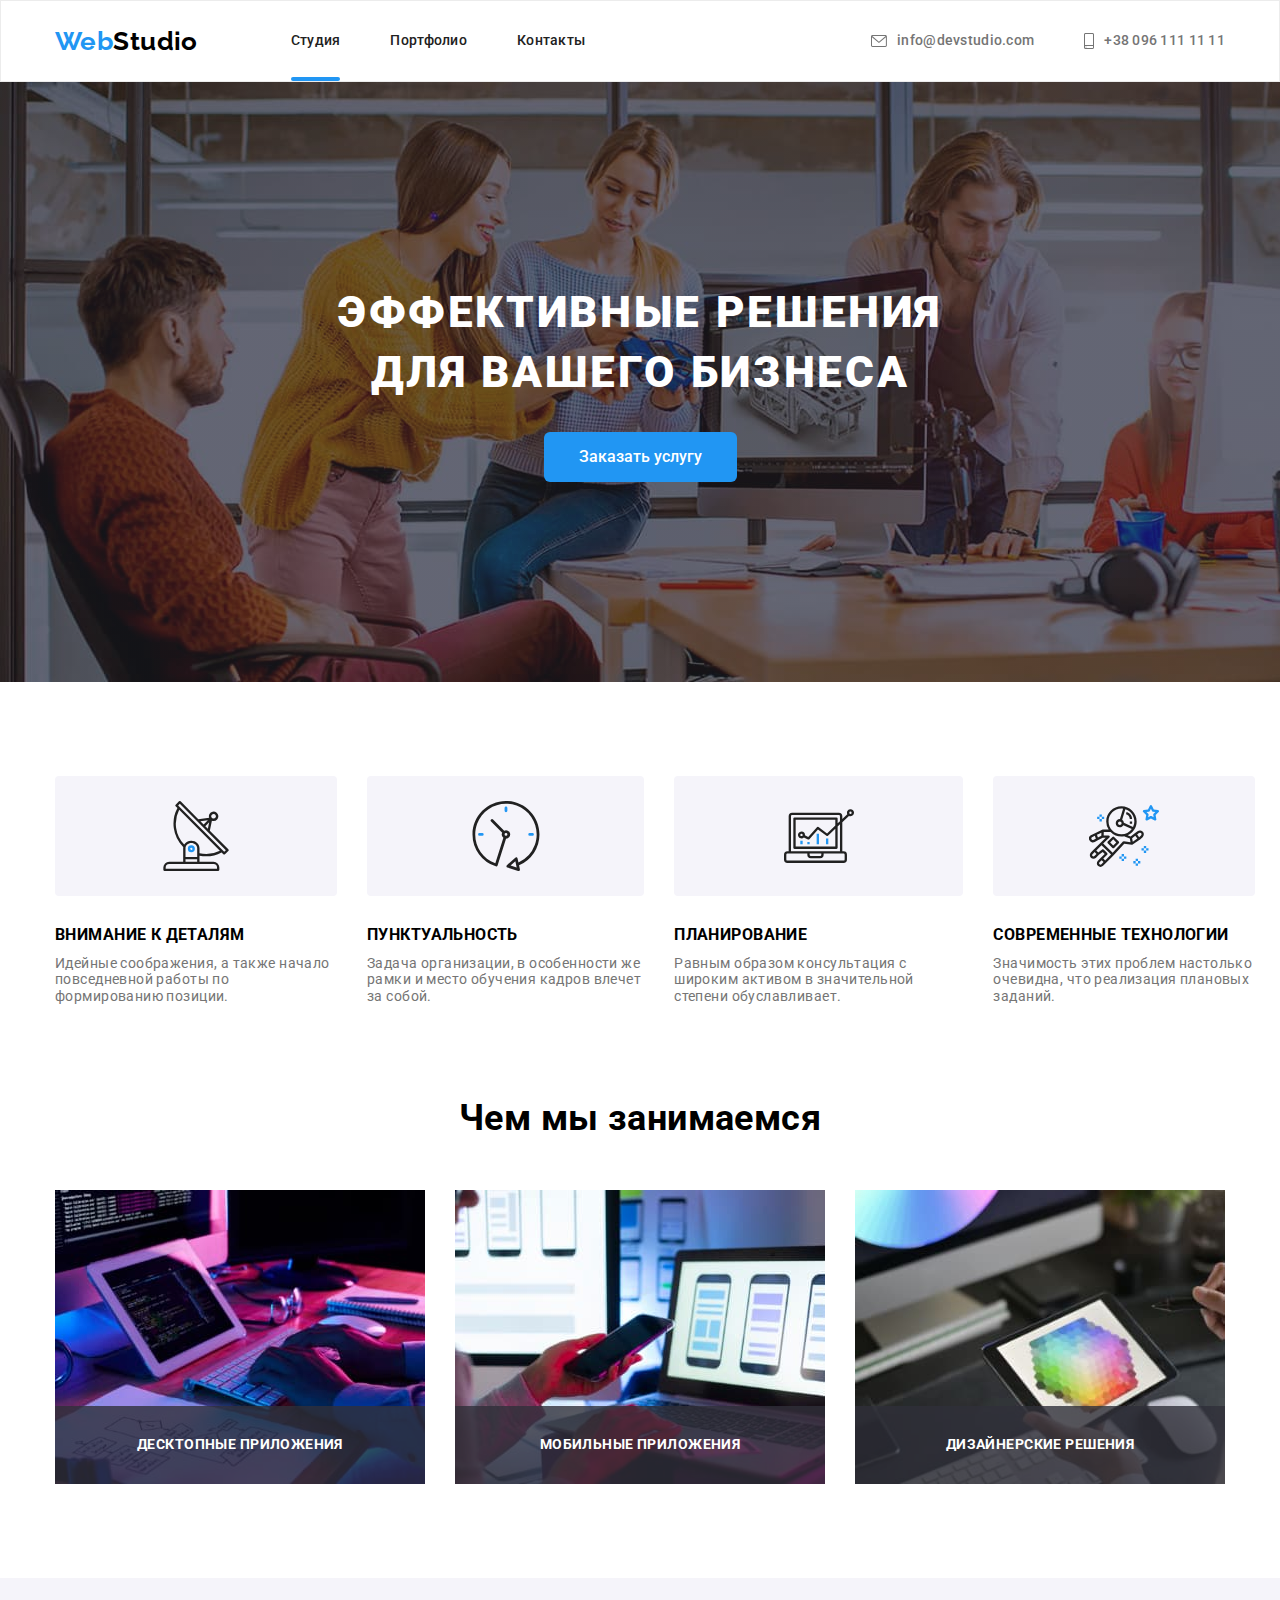
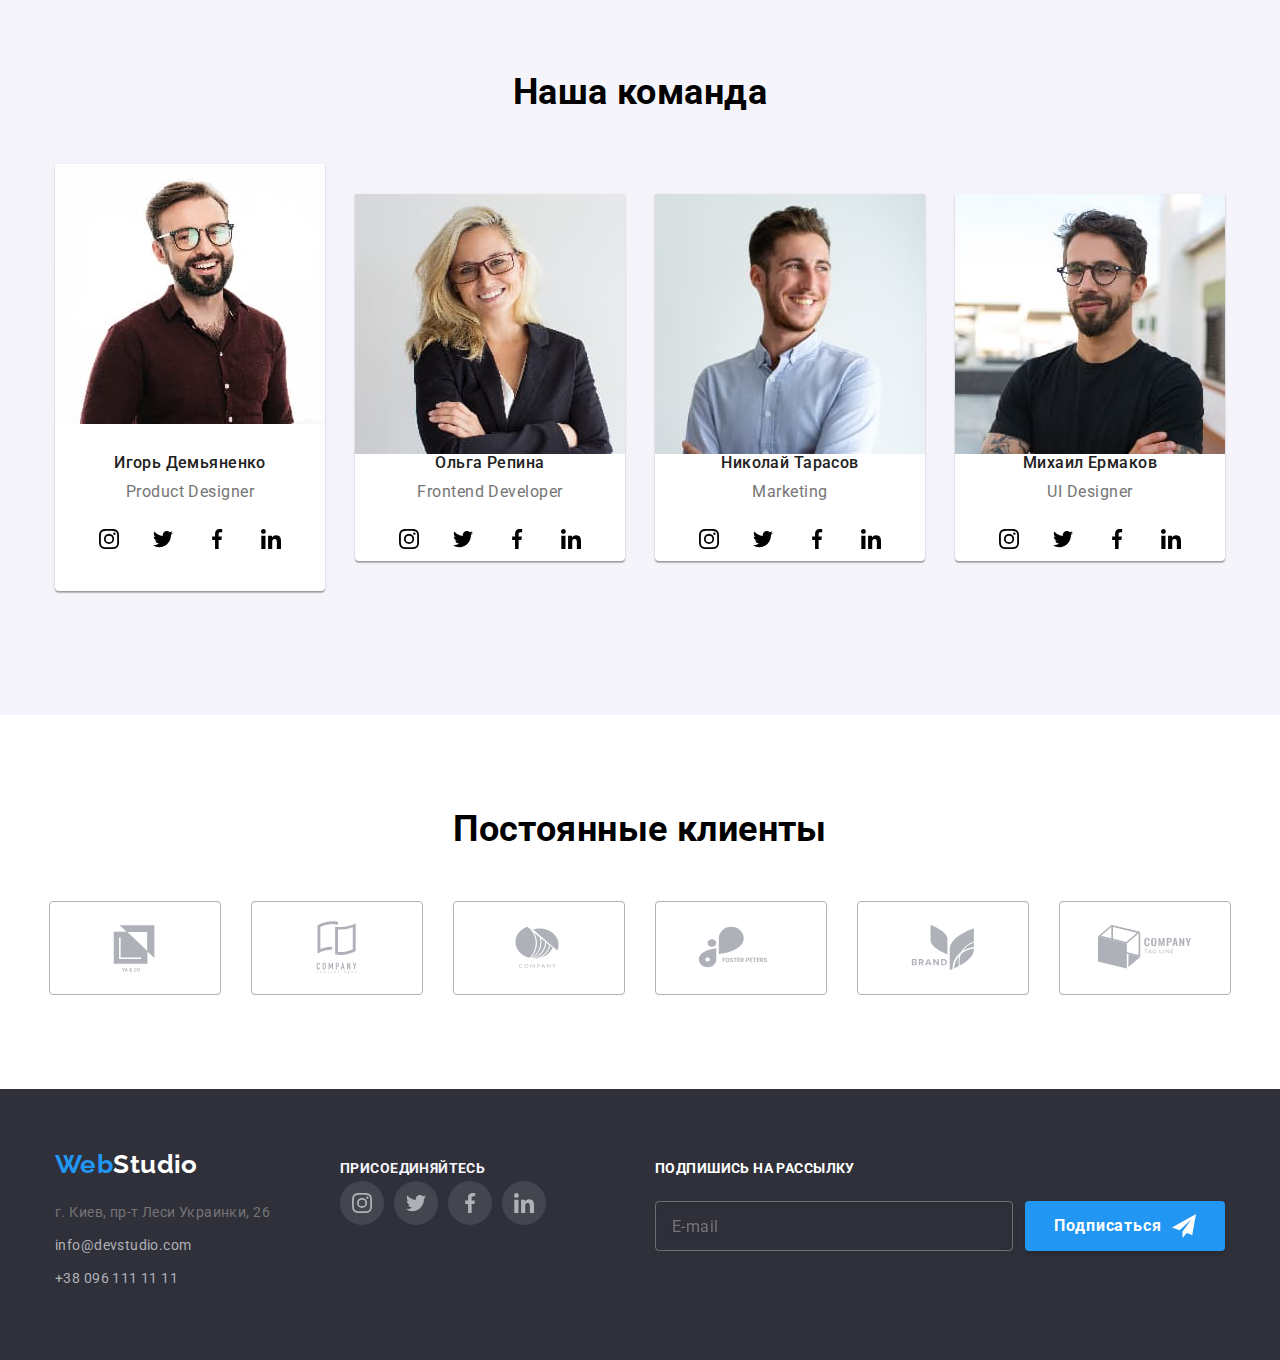
==== commit 97b3fb17: "footer" ====
--- a/index.html
+++ b/index.html
@@ -79,7 +79,7 @@
 
                         <li class="modal-form__item">
                             <label class="form__label" for="username">Имя</label>
-                            <div class="icon-wrap">
+                            <div class="modal-form__wrap">
                                 <input class="modal-form__input" type="text" name="username" id="username">
                                 <svg class="modal-form__icon" width="18" height="18">
                                     <use href="images/icons.svg#icon-modal-person"></use>
@@ -87,9 +87,9 @@
                             </div>
                         </li>
 
-                        <li class="form-item">
+                        <li class="modal-form__item">
                             <label class="form__label" for="phone_number">Телефон</label>
-                            <div class="icon-wrap">
+                            <div class="modal-form__wrap">
                                 <input class="modal-form__input" type="tel" name="phone_number" id="phone_number">
                                 <svg class="modal-form__icon" width="18" height="18">
                                     <use href="images/icons.svg#icon-modal-phone"></use>
@@ -97,9 +97,9 @@
                             </div>
                         </li>
 
-                        <li class="form-item">
+                        <li class="modal-form__item">
                             <label class="form__label" for="mail">Почта</label>
-                            <div class="icon-wrap">
+                            <div class="modal-form__wrap">
                                 <input class="modal-form__input" type="email" name="mail" id="mail">
                                 <svg class="modal-form__icon" width="18" height="18">
                                     <use href="images/icons.svg#icon-modal-email"></use>
@@ -107,7 +107,7 @@
                             </div>
                         </li>
 
-                        <li class="form-item">
+                        <li class="modal-form__item">
                             <label class="form__label" for="comments"> Комментарий</label>
                             <textarea class="modal-form__textarea" placeholder="Введите текст" name="comment" id="comments"
                                 rows="10"></textarea>
@@ -438,11 +438,13 @@
                         <li class="footer-address__item">
                             <p class="footer-address">г. Киев, пр-т Леси Украинки, 26</p>
                         </li>
-                        <li class="footer-address__item"><a class="link address-list-item"
+                        <li class="footer-address__item">
+                            <a class="link footer-address__link"
                                 href="mailto:info@devstudio.com">info@devstudio.com</a>
                         </li>
-                        <li class="footer-address__item"><a class="link address-list-item" href="tel:+380961111111">+38 096 111
-                                11 11</a></li>
+                        <li class="footer-address__item">
+                            <a class="link footer-address__link" 
+                            href="tel:+380961111111">+38 096 111 11 11</a></li>
                     </ul>
                 </address>
             </div>
@@ -451,36 +453,36 @@
             <div class="footer-icons">
                 <b class="icons-list-name">Присоединяйтесь</b>
 
-                <ul class="footer-icons-list list">
-
-                    <li class="icons-list-item list">
-                        <a href="" class="footer-icons-link">
-                            <svg class="footer-icon" width="20" height="20">
+                <ul class="socials list">
+
+                    <li class="socials__item list">
+                        <a href="" class="socials__link socials__link--bg-dark">
+                            <svg class="socials__icon" width="20" height="20">
                                 <use href="images/icons.svg#icon-instagram"></use>
                             </svg>
                         </a>
 
                     </li>
 
-                    <li class="icons-list-item list">
-                        <a href="" class="footer-icons-link">
-                            <svg class="footer-icon" width="20" height="20">
+                    <li class="socials__item list">
+                        <a href="" class="socials__link socials__link--bg-dark">
+                            <svg class="socials__icon" width="20" height="20">
                                 <use href="images/icons.svg#icon-twitter"></use>
                             </svg>
                         </a>
 
                     </li>
-                    <li class="icons-list-item list">
-                        <a href="" class="footer-icons-link">
-                            <svg class="footer-icon" width="20" height="20">
+                    <li class="socials__item list">
+                        <a href="" class="socials__link socials__link--bg-dark">
+                            <svg class="socials__icon" width="20" height="20">
                                 <use href="images/icons.svg#icon-facebook"></use>
                             </svg>
                         </a>
 
                     </li>
-                    <li class="icons-list-item list">
-                        <a href="" class="footer-icons-link">
-                            <svg class="footer-icon" width="20" height="20">
+                    <li class="socials__item list">
+                        <a href="" class="socials__link socials__link--bg-dark">
+                            <svg class="socials__icon" width="20" height="20">
                                 <use href="images/icons.svg#icon-linkedin"></use>
                             </svg>
                         </a>
@@ -493,8 +495,8 @@
             <div class="footer-input-box">
                 <b class="footer-bold-text">подпишись на рассылку</b>
                 <form class="footer-form">
-                    <input class="footer-input" type="email" name="email" placeholder="E-mail">
-                    <button class="footer-submition-button" type="submit">
+                    <input class="footer-form__input" type="email" name="email" placeholder="E-mail">
+                    <button class="footer-form__button" type="submit">
                         Подписаться
                         <svg class="send-button-icon" width="24" height="24">
                             <use href="images/icons.svg#icon-send">
--- a/sass/main.css
+++ b/sass/main.css
@@ -409,7 +409,7 @@
   margin-bottom: 4px;
 }
 
-.icon-wrap {
+.modal-form__wrap {
   position: relative;
 }
 
@@ -824,12 +824,11 @@
   margin-bottom: 9px;
 }
 
-.address-list-item {
+.footer-address__link {
   color: var(--secondary-text-color);
 }
 
-.address-list-item:hover,
-.address-list-item:focus {
+.footer-address__link:hover, .footer-address__link:focus {
   color: #2196f3;
 }
 
@@ -849,46 +848,6 @@
 .icons-list-name {
   color: #f5f4fa;
   text-transform: uppercase;
-}
-
-.footer-icons-list {
-  display: -webkit-box;
-  display: -ms-flexbox;
-  display: flex;
-  margin-top: 20px;
-  margin-right: -10px;
-}
-
-.footer-icon {
-  fill: #f5f4fa;
-}
-
-.footer-icons-link {
-  display: -webkit-box;
-  display: -ms-flexbox;
-  display: flex;
-  -webkit-box-pack: center;
-      -ms-flex-pack: center;
-          justify-content: center;
-  -webkit-box-align: center;
-      -ms-flex-align: center;
-          align-items: center;
-  width: 44px;
-  height: 44px;
-  background-color: #ffffff1a;
-  border-radius: 50%;
-  margin-right: 10px;
-  -webkit-transition-property: background-color;
-  transition-property: background-color;
-  -webkit-transition-duration: 250ms;
-          transition-duration: 250ms;
-  -webkit-transition-timing-function: cubic-bezier(0.4, 0, 0.2, 1);
-          transition-timing-function: cubic-bezier(0.4, 0, 0.2, 1);
-}
-
-.footer-icons-link:hover,
-.footer-icons-link:focus {
-  background-color: #2196f3;
 }
 
 .footer-input-box {
@@ -908,14 +867,14 @@
   display: flex;
 }
 
-.footer-input {
+.footer-form__input {
   width: 358px;
   height: 50px;
   padding-left: 16px;
   font-size: 16px;
   line-height: 1.25;
   letter-spacing: inherit;
-  color: var(--primary-white-color);
+  color: #ffffff;
   background-color: var(--hero-background-color);
   border: 1px solid rgba(255, 255, 255, 0.3);
   -webkit-filter: drop-shadow(0px 4px 4px rgba(0, 0, 0, 0.15));
@@ -923,7 +882,7 @@
   border-radius: 4px;
 }
 
-.footer-submition-button {
+.footer-form__button {
   display: -webkit-box;
   display: -ms-flexbox;
   display: flex;
@@ -994,10 +953,15 @@
 }
 
 .port-sel__button {
+  font-family: inherit;
+  font-weight: 500;
+  font-size: 16px;
+  line-height: 1.62;
   border: transparent;
   color: #212121;
   background-color: #f5f4fa;
   padding: 6px 22px;
+  border-radius: 4px;
   -webkit-transition-property: background-color, color, border-radius, -webkit-box-shadow;
   transition-property: background-color, color, border-radius, -webkit-box-shadow;
   transition-property: background-color, color, box-shadow, border-radius;
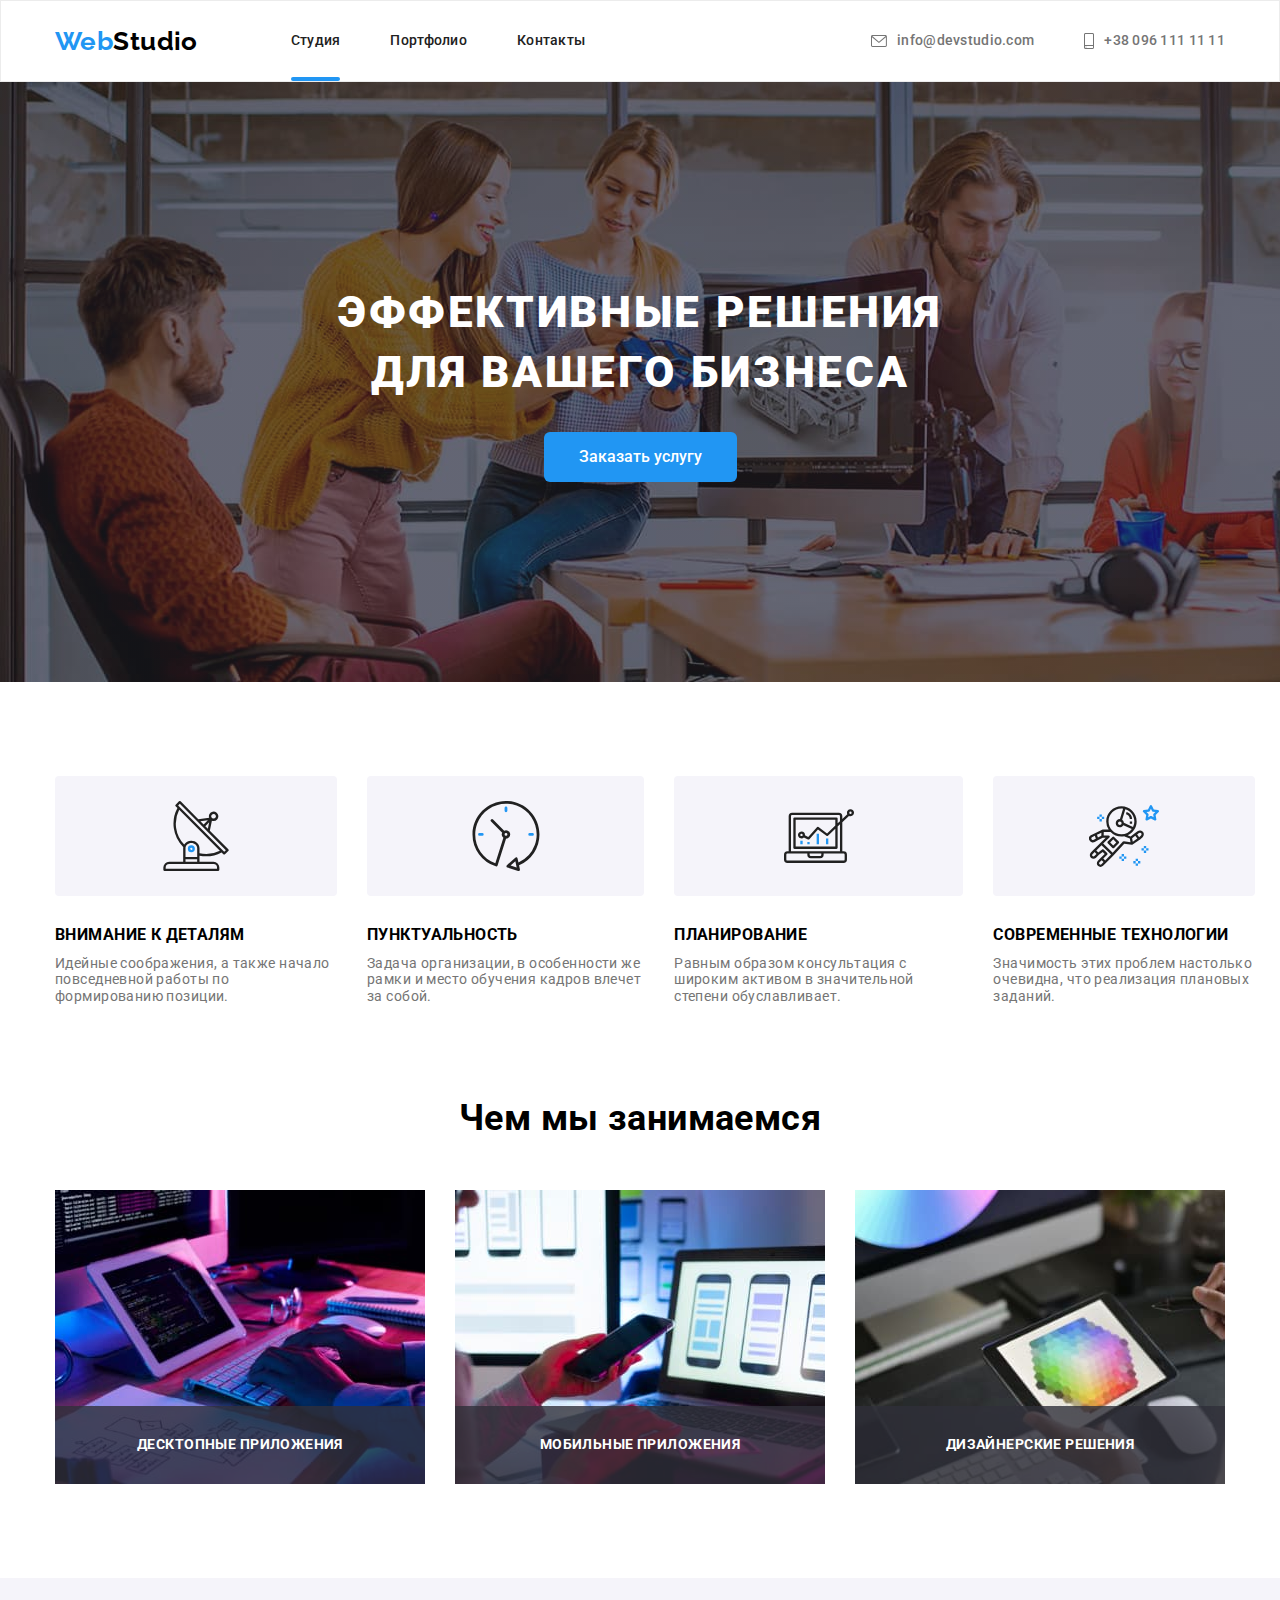
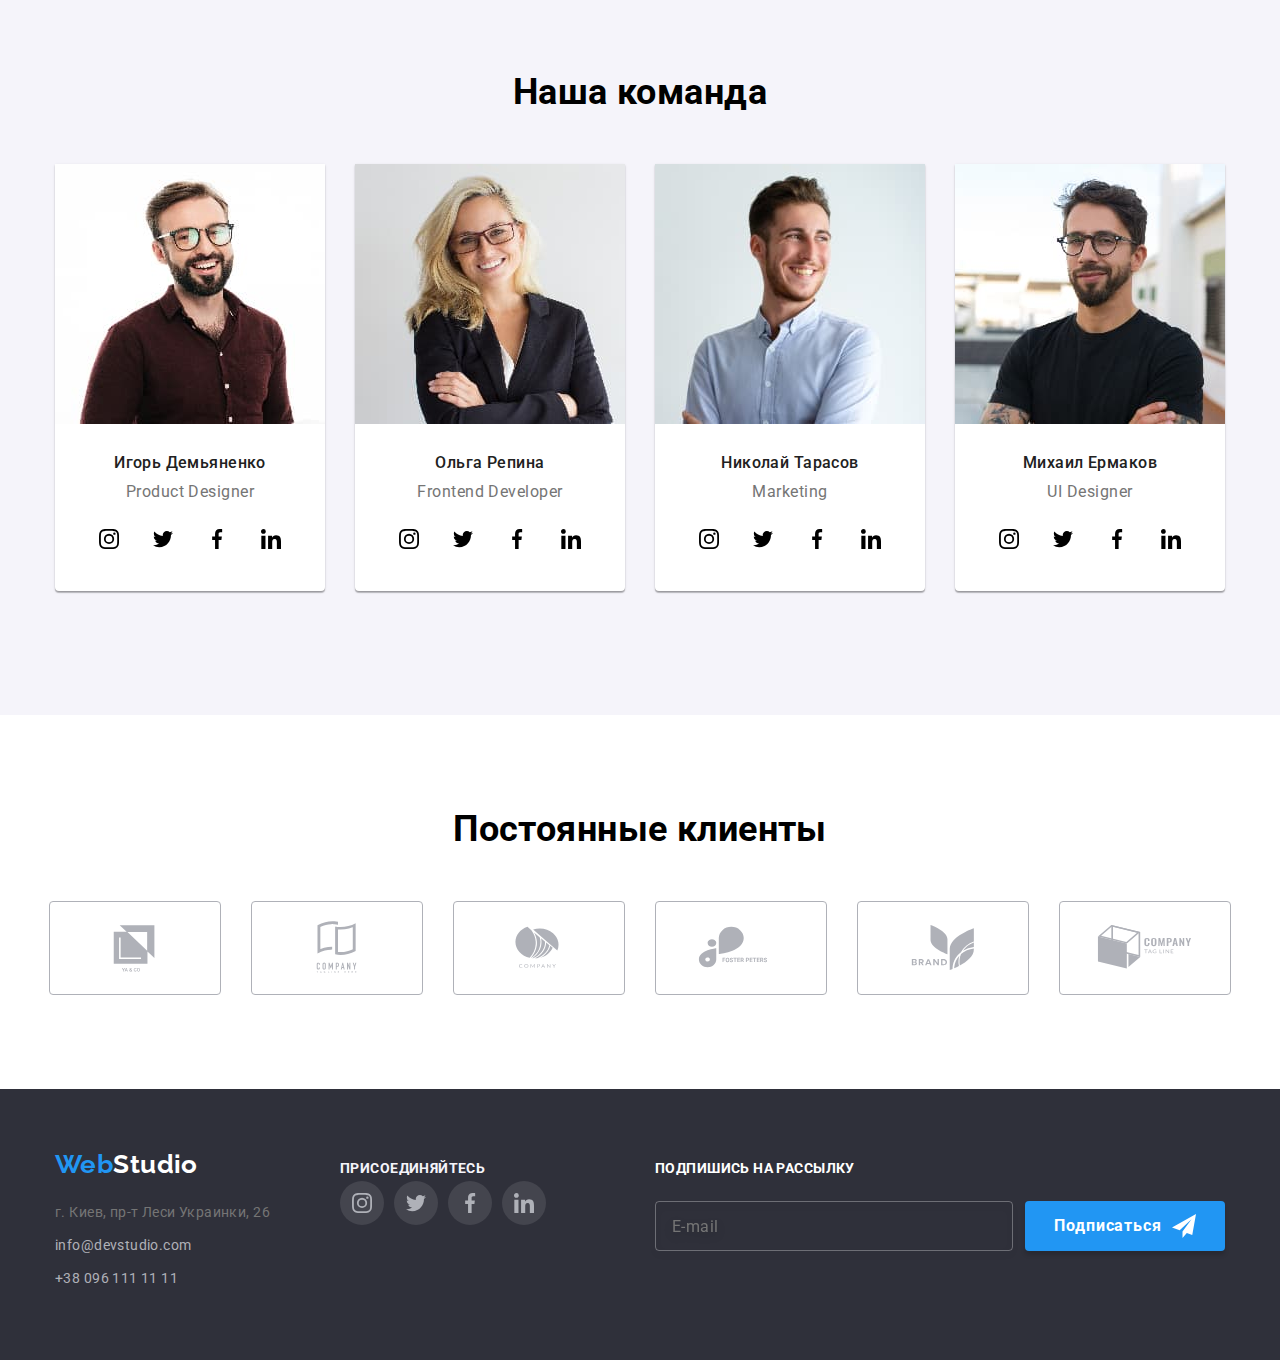
==== commit 54886af1: "some more team" ====
--- a/index.html
+++ b/index.html
@@ -252,7 +252,7 @@
                         </div>
                     </li>
                     <li class="team-list__item"><img src="./images/face2.jpg" alt="face2" width="270">
-                        <div class="team-list-description">
+                        <div class="team-list__description">
                             <h3 class="team-list__title">Ольга Репина</h3>
                             <p class="team-list__profession">Frontend Developer</p>
                             <ul class="socials socials--margin-top list">
@@ -289,7 +289,7 @@
                         </div>
                     </li>
                     <li class="team-list__item"><img src="./images/face3.jpg" alt="face3" width="270">
-                        <div class="team-list-description">
+                        <div class="team-list__description">
                             <h3 class="team-list__title">Николай Тарасов</h3>
                             <p class="team-list__profession">Marketing</p>
                             <ul class="socials socials--margin-top list">
@@ -326,7 +326,7 @@
                         </div>
                     </li>
                     <li class="team-list__item"><img src="images/face4.jpg" alt="face4" width="270">
-                        <div class="team-list-description">
+                        <div class="team-list__description">
                             <h3 class="team-list__title">Михаил Ермаков</h3>
                             <p class="team-list__profession">UI Designer</p>
                             <ul class="socials socials--margin-top list">
